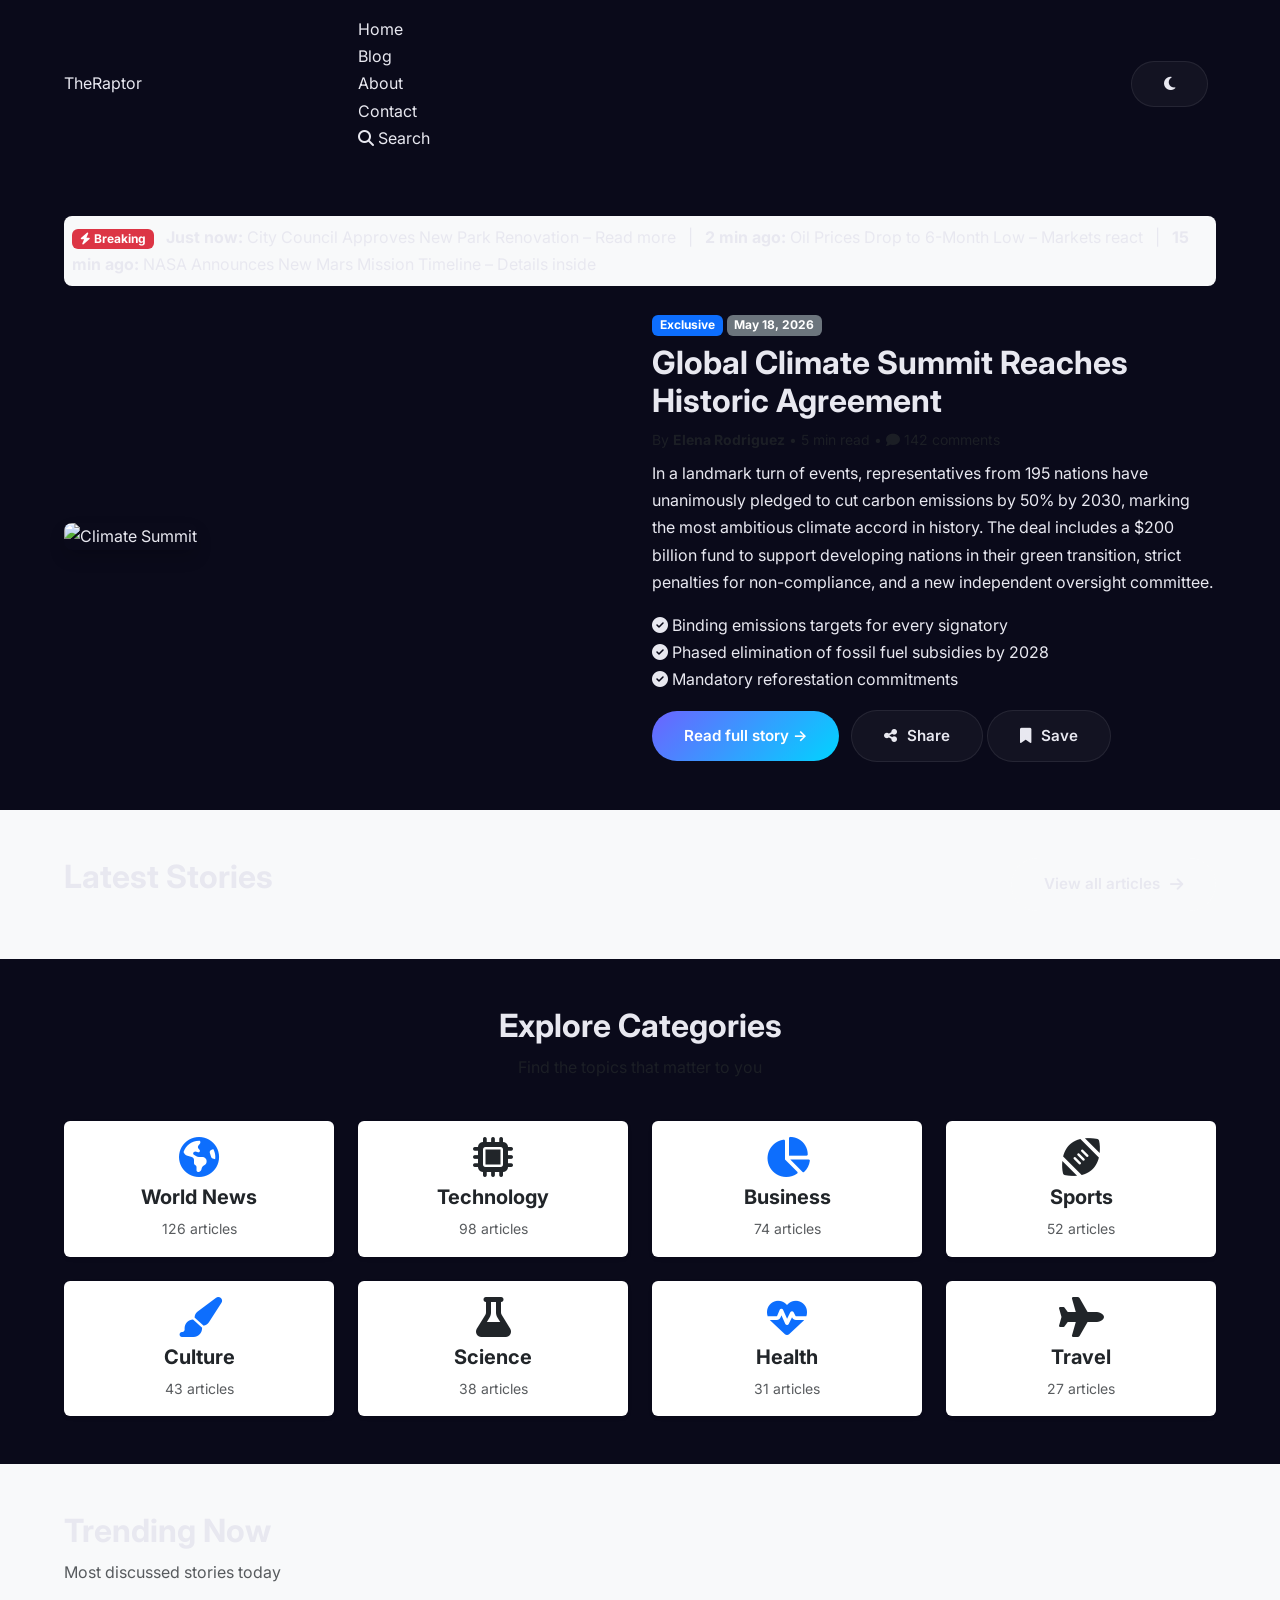
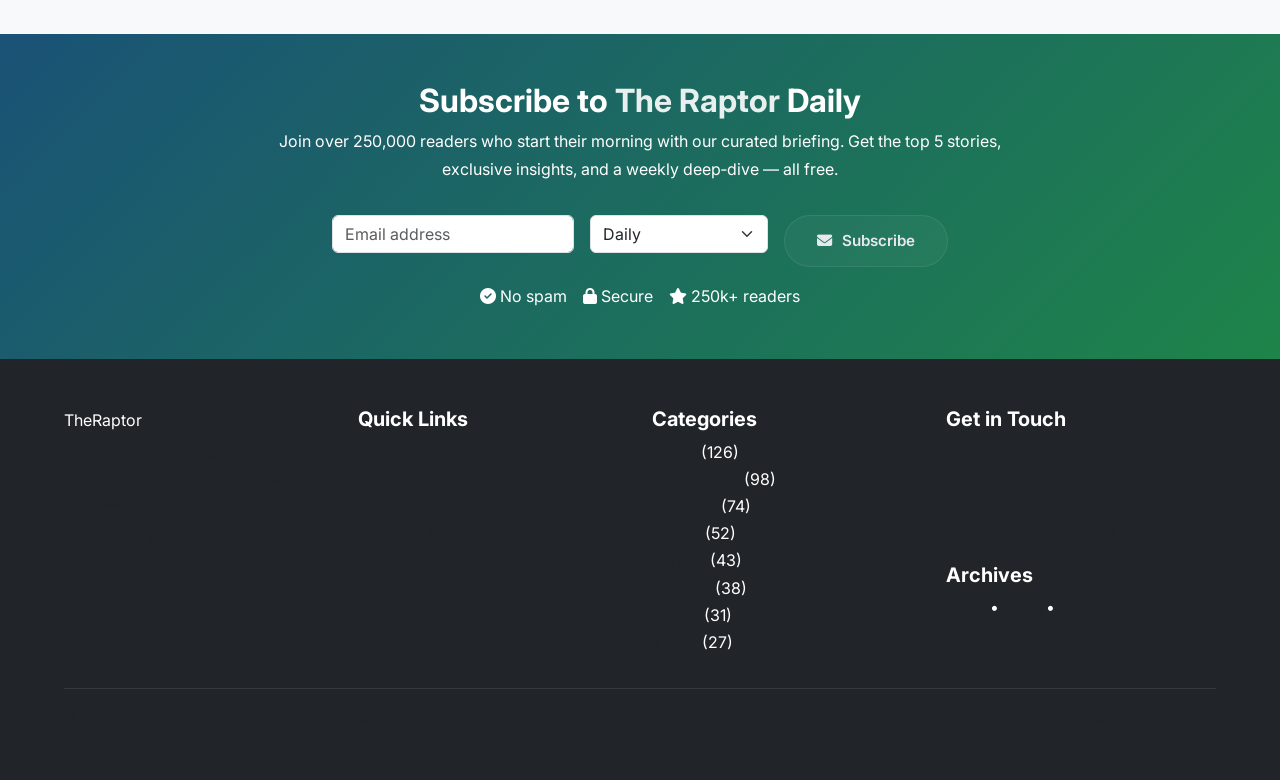
==== index.html @ 33a97f58 "Update index.html" ====
<!DOCTYPE html>
<html lang="en">
<head>
    <meta charset="UTF-8" />
    <meta name="viewport" content="width=device-width, initial-scale=1.0" />
    <title>The Raptor – Home</title>
    <!-- Bootstrap 5 -->
    <link href="https://cdn.jsdelivr.net/npm/bootstrap@5.3.0-alpha1/dist/css/bootstrap.min.css" rel="stylesheet" />
    <!-- Google Fonts -->
    <link href="https://fonts.googleapis.com/css2?family=Inter:wght@300;400;500;600;700;800;900&display=swap" rel="stylesheet" />
    <!-- Font Awesome -->
    <link rel="stylesheet" href="https://cdnjs.cloudflare.com/ajax/libs/font-awesome/6.5.0/css/all.min.css" />
    <!-- Custom CSS -->
    <link rel="stylesheet" href="css/style.css" />
</head>
<body>

    <!-- ===== HEADER ===== -->
    <header id="mainHeader" class="site-header">
        <div class="container">
            <div class="row align-items-center py-3">
                <div class="col-6 col-lg-3">
                    <a href="index.html" class="site-logo">The<span>Raptor</span></a>
                </div>
                <div class="col-lg-7 d-none d-lg-block">
                    <nav id="mainNav" class="main-nav">
                        <a href="index.html" class="nav-link active">Home</a>
                        <a href="blog.html" class="nav-link">Blog</a>
                        <a href="about.html" class="nav-link">About</a>
                        <a href="contact.html" class="nav-link">Contact</a>
                        <a href="#" class="nav-link search-trigger" id="navSearchTrigger"><i class="fas fa-search"></i> Search</a>
                    </nav>
                </div>
                <div class="col-6 col-lg-2 text-end">
                    <button id="darkModeToggle" class="btn btn-outline-primary btn-sm me-2"><i class="fas fa-moon"></i></button>
                    <button id="mobileMenuToggle" class="btn btn-outline-secondary btn-sm d-lg-none"><i class="fas fa-bars"></i></button>
                </div>
            </div>
            <!-- Mobile Nav -->
            <div id="mobileNav" class="d-lg-none" style="display:none;">
                <nav class="mobile-nav py-3">
                    <a href="index.html" class="nav-link active">Home</a>
                    <a href="blog.html" class="nav-link">Blog</a>
                    <a href="about.html" class="nav-link">About</a>
                    <a href="contact.html" class="nav-link">Contact</a>
                    <a href="#" class="nav-link search-trigger"><i class="fas fa-search"></i> Search</a>
                </nav>
            </div>
            <!-- Global Search Bar -->
            <div id="globalSearchBar" class="row search-bar-container" style="display:none;">
                <div class="col-12 py-3">
                    <div class="search-wrapper">
                        <input type="text" id="globalSearchInput" class="form-control form-control-lg" placeholder="Search for articles, topics, or keywords..." />
                        <button id="globalSearchClose" class="btn btn-outline-secondary"><i class="fas fa-times"></i></button>
                    </div>
                    <div id="searchResults" class="search-results mt-2"></div>
                </div>
            </div>
        </div>
    </header>

    <!-- ===== HERO / BREAKING + FEATURED ===== -->
    <section id="homeHero" class="py-5">
        <div class="container">
            <!-- Breaking News Ticker -->
            <div class="breaking-news bg-light p-2 rounded-3 mb-4">
                <span class="badge bg-danger me-2"><i class="fas fa-bolt"></i> Breaking</span>
                <span id="breakingText">
                    <strong>Just now:</strong> City Council Approves New Park Renovation – <a href="#">Read more</a>
                    &nbsp;&nbsp;|&nbsp;&nbsp;
                    <strong>2 min ago:</strong> Oil Prices Drop to 6-Month Low – <a href="#">Markets react</a>
                    &nbsp;&nbsp;|&nbsp;&nbsp;
                    <strong>15 min ago:</strong> NASA Announces New Mars Mission Timeline – <a href="#">Details inside</a>
                </span>
            </div>

            <!-- Featured Article -->
            <div class="row g-4 align-items-center">
                <div class="col-lg-6">
                    <img src="https://picsum.photos/seed/climate/800/500" alt="Climate Summit" class="img-fluid rounded-3 shadow" />
                </div>
                <div class="col-lg-6">
                    <span class="badge bg-primary mb-2">Exclusive</span>
                    <span class="badge bg-secondary mb-2">May 18, 2026</span>
                    <h2 class="fw-bold">Global Climate Summit Reaches Historic Agreement</h2>
                    <div class="text-muted small mb-2">
                        By <strong>Elena Rodriguez</strong> • 5 min read • <i class="fas fa-comment"></i> 142 comments
                    </div>
                    <p>In a landmark turn of events, representatives from 195 nations have unanimously pledged to cut carbon emissions by 50% by 2030, marking the most ambitious climate accord in history. The deal includes a $200 billion fund to support developing nations in their green transition, strict penalties for non-compliance, and a new independent oversight committee.</p>
                    <ul class="list-unstyled">
                        <li><i class="fas fa-check-circle text-green"></i> Binding emissions targets for every signatory</li>
                        <li><i class="fas fa-check-circle text-green"></i> Phased elimination of fossil fuel subsidies by 2028</li>
                        <li><i class="fas fa-check-circle text-green"></i> Mandatory reforestation commitments</li>
                    </ul>
                    <a href="#" class="btn btn-primary">Read full story →</a>
                    <a href="#" class="btn btn-outline-secondary ms-2"><i class="fas fa-share-alt"></i> Share</a>
                    <a href="#" class="btn btn-outline-secondary"><i class="fas fa-bookmark"></i> Save</a>
                </div>
            </div>
        </div>
    </section>

    <!-- ===== LATEST STORIES ===== -->
    <section id="latestStories" class="py-5 bg-light">
        <div class="container">
            <div class="row mb-4">
                <div class="col">
                    <h2 class="fw-bold">Latest <span class="text-green">Stories</span></h2>
                </div>
                <div class="col text-end">
                    <a href="blog.html" class="btn btn-outline-primary">View all articles <i class="fas fa-arrow-right"></i></a>
                </div>
            </div>
            <div class="row g-4" id="latestArticlesContainer">
                <!-- Will be populated by JS from articles.json -->
            </div>
        </div>
    </section>

    <!-- ===== CATEGORIES ===== -->
    <section id="categoriesSection" class="py-5">
        <div class="container">
            <div class="row mb-4">
                <div class="col text-center">
                    <h2 class="fw-bold">Explore <span class="text-green">Categories</span></h2>
                    <p class="text-muted">Find the topics that matter to you</p>
                </div>
            </div>
            <div class="row g-4">
                <div class="col-md-3 col-6">
                    <div class="card border-0 shadow-sm text-center p-3 h-100">
                        <i class="fas fa-globe-americas text-primary fs-1"></i>
                        <h5 class="fw-bold mt-2">World News</h5>
                        <span class="text-muted small">126 articles</span>
                    </div>
                </div>
                <div class="col-md-3 col-6">
                    <div class="card border-0 shadow-sm text-center p-3 h-100">
                        <i class="fas fa-microchip text-green fs-1"></i>
                        <h5 class="fw-bold mt-2">Technology</h5>
                        <span class="text-muted small">98 articles</span>
                    </div>
                </div>
                <div class="col-md-3 col-6">
                    <div class="card border-0 shadow-sm text-center p-3 h-100">
                        <i class="fas fa-chart-pie text-primary fs-1"></i>
                        <h5 class="fw-bold mt-2">Business</h5>
                        <span class="text-muted small">74 articles</span>
                    </div>
                </div>
                <div class="col-md-3 col-6">
                    <div class="card border-0 shadow-sm text-center p-3 h-100">
                        <i class="fas fa-football-ball text-green fs-1"></i>
                        <h5 class="fw-bold mt-2">Sports</h5>
                        <span class="text-muted small">52 articles</span>
                    </div>
                </div>
                <div class="col-md-3 col-6">
                    <div class="card border-0 shadow-sm text-center p-3 h-100">
                        <i class="fas fa-paint-brush text-primary fs-1"></i>
                        <h5 class="fw-bold mt-2">Culture</h5>
                        <span class="text-muted small">43 articles</span>
                    </div>
                </div>
                <div class="col-md-3 col-6">
                    <div class="card border-0 shadow-sm text-center p-3 h-100">
                        <i class="fas fa-flask text-green fs-1"></i>
                        <h5 class="fw-bold mt-2">Science</h5>
                        <span class="text-muted small">38 articles</span>
                    </div>
                </div>
                <div class="col-md-3 col-6">
                    <div class="card border-0 shadow-sm text-center p-3 h-100">
                        <i class="fas fa-heartbeat text-primary fs-1"></i>
                        <h5 class="fw-bold mt-2">Health</h5>
                        <span class="text-muted small">31 articles</span>
                    </div>
                </div>
                <div class="col-md-3 col-6">
                    <div class="card border-0 shadow-sm text-center p-3 h-100">
                        <i class="fas fa-plane text-green fs-1"></i>
                        <h5 class="fw-bold mt-2">Travel</h5>
                        <span class="text-muted small">27 articles</span>
                    </div>
                </div>
            </div>
        </div>
    </section>

    <!-- ===== TRENDING NOW ===== -->
    <section id="trendingSection" class="py-5 bg-light">
        <div class="container">
            <div class="row mb-4">
                <div class="col">
                    <h2 class="fw-bold">Trending <span class="text-green">Now</span></h2>
                    <span class="text-muted">Most discussed stories today</span>
                </div>
            </div>
            <div class="row g-4" id="trendingContainer">
                <!-- Will be populated by JS from articles.json -->
            </div>
        </div>
    </section>

    <!-- ===== NEWSLETTER (only on index and contact) ===== -->
    <section id="newsletterSection" class="py-5" style="background: linear-gradient(135deg, #1a5276, #1e8449);">
        <div class="container">
            <div class="row justify-content-center">
                <div class="col-lg-8 text-center text-white">
                    <h2 class="fw-bold">Subscribe to <span style="opacity:0.9;">The Raptor</span> Daily</h2>
                    <p>Join over 250,000 readers who start their morning with our curated briefing. Get the top 5 stories, exclusive insights, and a weekly deep‑dive — all free.</p>
                    <form id="newsletterForm" class="row g-3 justify-content-center mt-3">
                        <div class="col-md-4">
                            <input type="email" class="form-control" placeholder="Email address" required />
                        </div>
                        <div class="col-md-3">
                            <select class="form-select">
                                <option value="daily">Daily</option>
                                <option value="weekly">Weekly</option>
                                <option value="weekend">Weekend</option>
                            </select>
                        </div>
                        <div class="col-md-auto">
                            <button type="submit" class="btn btn-light"><i class="fas fa-envelope"></i> Subscribe</button>
                        </div>
                    </form>
                    <div class="mt-3 d-flex flex-wrap justify-content-center gap-3">
                        <span><i class="fas fa-check-circle"></i> No spam</span>
                        <span><i class="fas fa-lock"></i> Secure</span>
                        <span><i class="fas fa-star"></i> 250k+ readers</span>
                    </div>
                </div>
            </div>
        </div>
    </section>

    <!-- ===== FOOTER ===== -->
    <footer id="mainFooter" class="py-5 bg-dark text-white">
        <div class="container">
            <div class="row g-4">
                <div class="col-md-6 col-lg-3">
                    <a href="index.html" class="site-logo text-white">The<span class="text-green">Raptor</span></a>
                    <p class="text-muted small mt-2">Independent, fact‑based journalism since 2012. Our team of 45 journalists operates across 20 countries.</p>
                    <div>
                        <a href="#" class="text-muted me-2"><i class="fab fa-twitter"></i></a>
                        <a href="#" class="text-muted me-2"><i class="fab fa-facebook"></i></a>
                        <a href="#" class="text-muted me-2"><i class="fab fa-youtube"></i></a>
                        <a href="#" class="text-muted me-2"><i class="fab fa-instagram"></i></a>
                        <a href="#" class="text-muted"><i class="fab fa-linkedin"></i></a>
                    </div>
                </div>
                <div class="col-md-6 col-lg-3">
                    <h5 class="fw-bold">Quick Links</h5>
                    <ul class="list-unstyled">
                        <li><a href="index.html" class="text-muted text-decoration-none">Homepage</a></li>
                        <li><a href="blog.html" class="text-muted text-decoration-none">All Articles</a></li>
                        <li><a href="about.html" class="text-muted text-decoration-none">Our Team</a></li>
                        <li><a href="contact.html" class="text-muted text-decoration-none">Contact Us</a></li>
                        <li><a href="#" class="text-muted text-decoration-none">Advertise</a></li>
                        <li><a href="#" class="text-muted text-decoration-none">Careers</a></li>
                    </ul>
                </div>
                <div class="col-md-6 col-lg-3">
                    <h5 class="fw-bold">Categories</h5>
                    <ul class="list-unstyled">
                        <li><a href="#" class="text-muted text-decoration-none">World</a> (126)</li>
                        <li><a href="#" class="text-muted text-decoration-none">Technology</a> (98)</li>
                        <li><a href="#" class="text-muted text-decoration-none">Business</a> (74)</li>
                        <li><a href="#" class="text-muted text-decoration-none">Sports</a> (52)</li>
                        <li><a href="#" class="text-muted text-decoration-none">Culture</a> (43)</li>
                        <li><a href="#" class="text-muted text-decoration-none">Science</a> (38)</li>
                        <li><a href="#" class="text-muted text-decoration-none">Health</a> (31)</li>
                        <li><a href="#" class="text-muted text-decoration-none">Travel</a> (27)</li>
                    </ul>
                </div>
                <div class="col-md-6 col-lg-3">
                    <h5 class="fw-bold">Get in Touch</h5>
                    <ul class="list-unstyled">
                        <li><i class="fas fa-envelope text-muted"></i> <a href="mailto:info@theraptor.com" class="text-muted text-decoration-none">info@theraptor.com</a></li>
                        <li><i class="fas fa-phone text-muted"></i> <span class="text-muted">+1 (555) 123-4567</span></li>
                        <li><i class="fas fa-map-pin text-muted"></i> <span class="text-muted">123 News Avenue, NY</span></li>
                        <li><i class="fas fa-clock text-muted"></i> <span class="text-muted">Mon–Fri: 8AM–10PM</span></li>
                    </ul>
                    <h5 class="fw-bold mt-3">Archives</h5>
                    <ul class="list-unstyled">
                        <li><a href="#" class="text-muted text-decoration-none">2026</a> • <a href="#" class="text-muted text-decoration-none">2025</a> • <a href="#" class="text-muted text-decoration-none">2024</a></li>
                    </ul>
                </div>
            </div>
            <hr class="border-secondary" />
            <div class="row">
                <div class="col-md-6 text-center text-md-start">
                    <p class="text-muted small mb-0">&copy; 2026 The Raptor Media Group. All rights reserved.</p>
                </div>
                <div class="col-md-6 text-center text-md-end">
                    <a href="#" class="text-muted small text-decoration-none me-2">Privacy</a>
                    <a href="#" class="text-muted small text-decoration-none me-2">Terms</a>
                    <a href="#" class="text-muted small text-decoration-none">RSS</a>
                </div>
            </div>
        </div>
    </footer>

    <script src="https://cdn.jsdelivr.net/npm/bootstrap@5.3.0-alpha1/dist/js/bootstrap.bundle.min.js"></script>
    <script src="js/script.js"></script>
</body>
</html>
---- css/style.css ----
:root {
            --primary: #6C63FF;
            --primary-dark: #5a52d5;
            --secondary: #00D4FF;
            --accent: #FF6B9D;
            --bg: #0a0a1a;
            --bg-card: rgba(255, 255, 255, 0.04);
            --bg-card-hover: rgba(255, 255, 255, 0.08);
            --text: #e8e8f0;
            --text-muted: #a0a0b8;
            --border: rgba(255, 255, 255, 0.08);
            --radius: 20px;
            --radius-sm: 12px;
            --transition: 0.4s cubic-bezier(0.25, 0.46, 0.45, 0.94);
            --font: 'Inter', sans-serif;
            --max-width: 1200px;
            --header-height: 72px;
        }
        [data-theme="light"] {
            --bg: #f5f5fa;
            --bg-card: rgba(0, 0, 0, 0.04);
            --bg-card-hover: rgba(0, 0, 0, 0.08);
            --text: #1a1a2e;
            --text-muted: #555570;
            --border: rgba(0, 0, 0, 0.08);
        }
        * { margin:0; padding:0; box-sizing:border-box; }
        html { scroll-behavior:smooth; scroll-padding-top:var(--header-height); }
        body { font-family:var(--font); background:var(--bg); color:var(--text); line-height:1.7; transition:background var(--transition), color var(--transition); }
        a { text-decoration:none; color:inherit; }
        .container { max-width:var(--max-width); margin:0 auto; padding:0 24px; }

        /* HEADER */
        .header { position:fixed; top:0; left:0; right:0; height:var(--header-height); z-index:1000; background:rgba(10,10,26,0.75); backdrop-filter:blur(16px); border-bottom:1px solid var(--border); display:flex; align-items:center; }
        [data-theme="light"] .header { background:rgba(245,245,250,0.80); }
        .header .container { display:flex; align-items:center; justify-content:space-between; width:100%; }
        .logo { font-size:1.6rem; font-weight:800; background:linear-gradient(135deg, var(--primary), var(--secondary)); -webkit-background-clip:text; -webkit-text-fill-color:transparent; background-clip:text; }
        .logo span { font-weight:300; -webkit-text-fill-color:var(--text); }
        .nav-links { display:flex; align-items:center; gap:8px; }
        .nav-links a { padding:8px 18px; border-radius:50px; font-size:0.9rem; font-weight:500; transition:all var(--transition); cursor:pointer; }
        .nav-links a:hover, .nav-links a.active { background:var(--bg-card); color:var(--primary); }
        .theme-toggle { background:var(--bg-card); border:1px solid var(--border); border-radius:50px; width:42px; height:42px; display:flex; align-items:center; justify-content:center; cursor:pointer; font-size:1.1rem; color:var(--text); transition:all var(--transition); margin-left:6px; }
        .theme-toggle:hover { background:var(--bg-card-hover); transform:rotate(20deg); }
        .hamburger { display:none; flex-direction:column; gap:5px; cursor:pointer; background:none; border:none; padding:6px; }
        .hamburger span { display:block; width:26px; height:2.5px; background:var(--text); border-radius:4px; transition:all var(--transition); }
        .hamburger.active span:nth-child(1) { transform:rotate(45deg) translate(5px,5px); }
        .hamburger.active span:nth-child(2) { opacity:0; }
        .hamburger.active span:nth-child(3) { transform:rotate(-45deg) translate(5px,-5px); }

        /* PAGE SECTIONS */
        .page-section { display:none; padding-top:var(--header-height); }
        .page-section.active { display:block; }

        /* HERO (on home) */
        .hero { min-height:100vh; display:flex; align-items:center; padding:calc(var(--header-height)+40px) 0 60px; }
        .hero .container { display:grid; grid-template-columns:1fr 1fr; gap:60px; align-items:center; }
        .hero-content h1 { font-size:3.8rem; font-weight:900; line-height:1.1; margin-bottom:16px; }
        .hero-content h1 .highlight { background:linear-gradient(135deg, var(--primary), var(--secondary)); -webkit-background-clip:text; -webkit-text-fill-color:transparent; background-clip:text; }
        .hero-content .typing-wrapper { font-size:1.4rem; font-weight:500; color:var(--text-muted); margin-bottom:20px; min-height:2.4rem; }
        .hero-content .typing-wrapper .typed-text { color:var(--secondary); font-weight:600; }
        .hero-content p { font-size:1.1rem; color:var(--text-muted); max-width:480px; margin-bottom:32px; }
        .hero-buttons { display:flex; gap:14px; flex-wrap:wrap; }
        .hero-image .avatar-wrapper { width:380px; height:380px; border-radius:50%; background:linear-gradient(135deg, var(--primary), var(--secondary)); padding:5px; animation:float 6s ease-in-out infinite; }
        .hero-image .avatar-wrapper .avatar { width:100%; height:100%; border-radius:50%; background:var(--bg); display:flex; align-items:center; justify-content:center; font-size:8rem; color:var(--primary); }
        @keyframes float { 0%,100% { transform:translateY(0); } 50% { transform:translateY(-18px); } }
        .hero-social { display:flex; gap:16px; margin-top:28px; }
        .hero-social a { width:44px; height:44px; border-radius:50%; background:var(--bg-card); border:1px solid var(--border); display:flex; align-items:center; justify-content:center; color:var(--text-muted); font-size:1.2rem; transition:all var(--transition); }
        .hero-social a:hover { background:var(--primary); color:#fff; transform:translateY(-4px); }

        /* BUTTONS */
        .btn { display:inline-flex; align-items:center; gap:10px; padding:14px 32px; border-radius:50px; font-weight:600; font-size:0.95rem; border:none; cursor:pointer; transition:all var(--transition); background:var(--bg-card); color:var(--text); border:1px solid var(--border); }
        .btn-primary { background:linear-gradient(135deg, var(--primary), var(--secondary)); color:#fff !important; border:none; }
        .btn-primary:hover { transform:translateY(-3px); box-shadow:0 12px 40px rgba(108,99,255,0.35); }
        .btn-outline:hover { background:var(--bg-card-hover); transform:translateY(-3px); }

        /* SECTION COMMON */
        section { padding:80px 0; }
        .section-label { font-size:0.8rem; text-transform:uppercase; letter-spacing:3px; color:var(--primary); font-weight:600; margin-bottom:8px; }
        .section-title { font-size:2.8rem; font-weight:800; letter-spacing:-1px; margin-bottom:16px; }
        .section-title .highlight { background:linear-gradient(135deg, var(--primary), var(--secondary)); -webkit-background-clip:text; -webkit-text-fill-color:transparent; background-clip:text; }
        .section-desc { color:var(--text-muted); font-size:1.1rem; max-width:540px; }
        .section-header { margin-bottom:48px; }
        .section-header.center { text-align:center; }
        .section-header.center .section-desc { margin:0 auto; }

        /* ABOUT */
        .about-grid { display:grid; grid-template-columns:1fr 1fr; gap:60px; align-items:center; }
        .about-text p { color:var(--text-muted); margin-bottom:18px; }
        .about-stats { display:grid; grid-template-columns:repeat(3,1fr); gap:20px; margin-top:30px; }
        .stat-item { background:var(--bg-card); border:1px solid var(--border); border-radius:var(--radius-sm); padding:20px; text-align:center; transition:all var(--transition); }
        .stat-item:hover { transform:translateY(-4px); background:var(--bg-card-hover); }
        .stat-item .number { font-size:2rem; font-weight:800; background:linear-gradient(135deg, var(--primary), var(--secondary)); -webkit-background-clip:text; -webkit-text-fill-color:transparent; background-clip:text; }
        .stat-item .label { font-size:0.85rem; color:var(--text-muted); margin-top:4px; }
        .about-image .img-placeholder { width:100%; max-width:420px; aspect-ratio:1/1; border-radius:var(--radius); background:linear-gradient(135deg, var(--primary), var(--secondary)); display:flex; align-items:center; justify-content:center; font-size:6rem; color:#fff; }

        /* SKILLS */
        .skills-grid { display:grid; grid-template-columns:repeat(auto-fit,minmax(140px,1fr)); gap:20px; }
        .skill-item { background:var(--bg-card); border:1px solid var(--border); border-radius:var(--radius-sm); padding:24px 16px; text-align:center; transition:all var(--transition); }
        .skill-item:hover { transform:translateY(-6px); background:var(--bg-card-hover); border-color:var(--primary); }
        .skill-item .icon { font-size:2.6rem; margin-bottom:10px; display:block; }
        .skill-item .name { font-weight:600; font-size:0.95rem; }
        .skill-item .level { display:block; width:100%; height:4px; background:var(--border); border-radius:4px; margin-top:12px; overflow:hidden; }
        .skill-item .level .bar { height:100%; border-radius:4px; background:linear-gradient(90deg, var(--primary), var(--secondary)); width:0%; transition:width 1.2s ease; }

        /* PROJECTS */
        .project-filters { display:flex; gap:10px; flex-wrap:wrap; margin-bottom:32px; justify-content:center; }
        .project-filters .filter-btn { padding:8px 22px; border-radius:50px; background:var(--bg-card); border:1px solid var(--border); color:var(--text-muted); font-weight:500; font-size:0.85rem; cursor:pointer; transition:all var(--transition); }
        .project-filters .filter-btn:hover, .project-filters .filter-btn.active { background:var(--primary); color:#fff; border-color:var(--primary); }
        .projects-grid { display:grid; grid-template-columns:repeat(auto-fill,minmax(320px,1fr)); gap:28px; }
        .project-card { background:var(--bg-card); border:1px solid var(--border); border-radius:var(--radius); overflow:hidden; transition:all var(--transition); }
        .project-card:hover { transform:translateY(-8px); border-color:var(--primary); box-shadow:0 20px 50px rgba(0,0,0,0.3); }
        .project-card .thumb { height:200px; background:linear-gradient(135deg, var(--primary-dark), var(--secondary)); display:flex; align-items:center; justify-content:center; font-size:3rem; color:rgba(255,255,255,0.5); }
        .project-card .body { padding:24px; }
        .project-card .body .tag { display:inline-block; padding:4px 14px; border-radius:50px; background:rgba(108,99,255,0.15); color:var(--primary); font-size:0.7rem; font-weight:600; text-transform:uppercase; margin-bottom:10px; }
        .project-card .body h3 { font-size:1.2rem; font-weight:700; margin-bottom:8px; }
        .project-card .body p { color:var(--text-muted); font-size:0.95rem; }

        /* TESTIMONIALS */
        .testimonials-grid { display:grid; grid-template-columns:repeat(auto-fill,minmax(280px,1fr)); gap:28px; }
        .testimonial-card { background:var(--bg-card); border:1px solid var(--border); border-radius:var(--radius); padding:30px; transition:all var(--transition); }
        .testimonial-card:hover { transform:translateY(-6px); border-color:var(--primary); }
        .testimonial-card .stars { color:#fbbf24; font-size:1rem; margin-bottom:12px; letter-spacing:2px; }
        .testimonial-card blockquote { font-size:1rem; color:var(--text-muted); font-style:italic; margin-bottom:16px; line-height:1.8; }
        .testimonial-card .author { display:flex; align-items:center; gap:14px; }
        .testimonial-card .author .avatar-sm { width:44px; height:44px; border-radius:50%; background:linear-gradient(135deg, var(--primary), var(--secondary)); display:flex; align-items:center; justify-content:center; font-weight:700; color:#fff; font-size:1.1rem; }
        .testimonial-card .author .info .name { font-weight:600; }
        .testimonial-card .author .info .role { font-size:0.8rem; color:var(--text-muted); }

        /* CONTACT */
        .contact-wrapper { display:grid; grid-template-columns:1fr 1.2fr; gap:50px; align-items:start; }
        .contact-info h3 { font-size:1.6rem; font-weight:700; margin-bottom:12px; }
        .contact-info p { color:var(--text-muted); margin-bottom:28px; }
        .contact-info .contact-item { display:flex; align-items:center; gap:16px; margin-bottom:18px; }
        .contact-info .contact-item .icon { width:44px; height:44px; border-radius:50%; background:var(--bg-card); border:1px solid var(--border); display:flex; align-items:center; justify-content:center; color:var(--primary); font-size:1.1rem; flex-shrink:0; }
        .contact-info .contact-item .text .label { font-size:0.75rem; text-transform:uppercase; letter-spacing:1px; color:var(--text-muted); }
        .contact-info .contact-item .text .value { font-weight:500; }
        .contact-form { background:var(--bg-card); border:1px solid var(--border); border-radius:var(--radius); padding:36px; }
        .contact-form .form-group { margin-bottom:20px; }
        .contact-form label { display:block; font-weight:500; font-size:0.9rem; margin-bottom:6px; }
        .contact-form input, .contact-form textarea { width:100%; padding:14px 18px; border-radius:var(--radius-sm); border:1px solid var(--border); background:var(--bg); color:var(--text); font-size:0.95rem; font-family:inherit; outline:none; }
        .contact-form input:focus, .contact-form textarea:focus { border-color:var(--primary); box-shadow:0 0 0 4px rgba(108,99,255,0.12); }
        .contact-form textarea { resize:vertical; min-height:130px; }
        .contact-form .btn { width:100%; justify-content:center; }
        .form-feedback { margin-top:14px; padding:12px 18px; border-radius:var(--radius-sm); font-weight:500; display:none; }
        .form-feedback.success { display:block; background:rgba(34,197,94,0.15); color:#22c55e; border:1px solid rgba(34,197,94,0.2); }
        .form-feedback.error { display:block; background:rgba(239,68,68,0.15); color:#ef4444; border:1px solid rgba(239,68,68,0.2); }

        /* FOOTER */
        .footer { border-top:1px solid var(--border); padding:40px 0 28px; margin-top:20px; }
        .footer .container { display:flex; justify-content:space-between; align-items:center; flex-wrap:wrap; gap:20px; }
        .footer .copy { color:var(--text-muted); font-size:0.9rem; }
        .footer .social-links { display:flex; gap:14px; }
        .footer .social-links a { width:38px; height:38px; border-radius:50%; background:var(--bg-card); border:1px solid var(--border); display:flex; align-items:center; justify-content:center; color:var(--text-muted); transition:all var(--transition); }
        .footer .social-links a:hover { background:var(--primary); color:#fff; transform:translateY(-3px); }

        /* RESPONSIVE */
        @media (max-width:1024px) {
            .hero .container { grid-template-columns:1fr; text-align:center; }
            .hero-content p { margin:0 auto 32px; }
            .hero-buttons, .hero-social { justify-content:center; }
            .hero-image .avatar-wrapper { width:260px; height:260px; }
            .about-grid { grid-template-columns:1fr; text-align:center; }
            .about-stats { justify-items:center; }
            .contact-wrapper { grid-template-columns:1fr; }
            .section-title { font-size:2.2rem; }
            .hero-content h1 { font-size:2.8rem; }
        }
        @media (max-width:768px) {
            .nav-links { position:fixed; top:var(--header-height); left:0; right:0; background:var(--bg); border-bottom:1px solid var(--border); flex-direction:column; padding:20px 24px; gap:6px; transform:translateY(-120%); transition:transform var(--transition); backdrop-filter:blur(16px); background:rgba(10,10,26,0.92); }
            [data-theme="light"] .nav-links { background:rgba(245,245,250,0.92); }
            .nav-links.open { transform:translateY(0); }
            .nav-links a { width:100%; text-align:center; padding:12px; }
            .hamburger { display:flex; }
            .hero-content h1 { font-size:2.2rem; }
            .hero-image .avatar-wrapper { width:200px; height:200px; }
            .hero-image .avatar-wrapper .avatar { font-size:5rem; }
            .section-title { font-size:1.8rem; }
            .projects-grid { grid-template-columns:1fr; }
            .testimonials-grid { grid-template-columns:1fr; }
            .about-stats { grid-template-columns:1fr 1fr; }
            .skills-grid { grid-template-columns:repeat(2,1fr); }
            .footer .container { flex-direction:column; text-align:center; }
        }
        @media (max-width:480px) {
            .skills-grid { grid-template-columns:1fr 1fr; gap:12px; }
            .hero-content h1 { font-size:1.8rem; }
            .hero-content .typing-wrapper { font-size:1.1rem; }
            .btn { padding:12px 24px; font-size:0.85rem; }
            .container { padding:0 16px; }
            .contact-form { padding:20px; }
        }
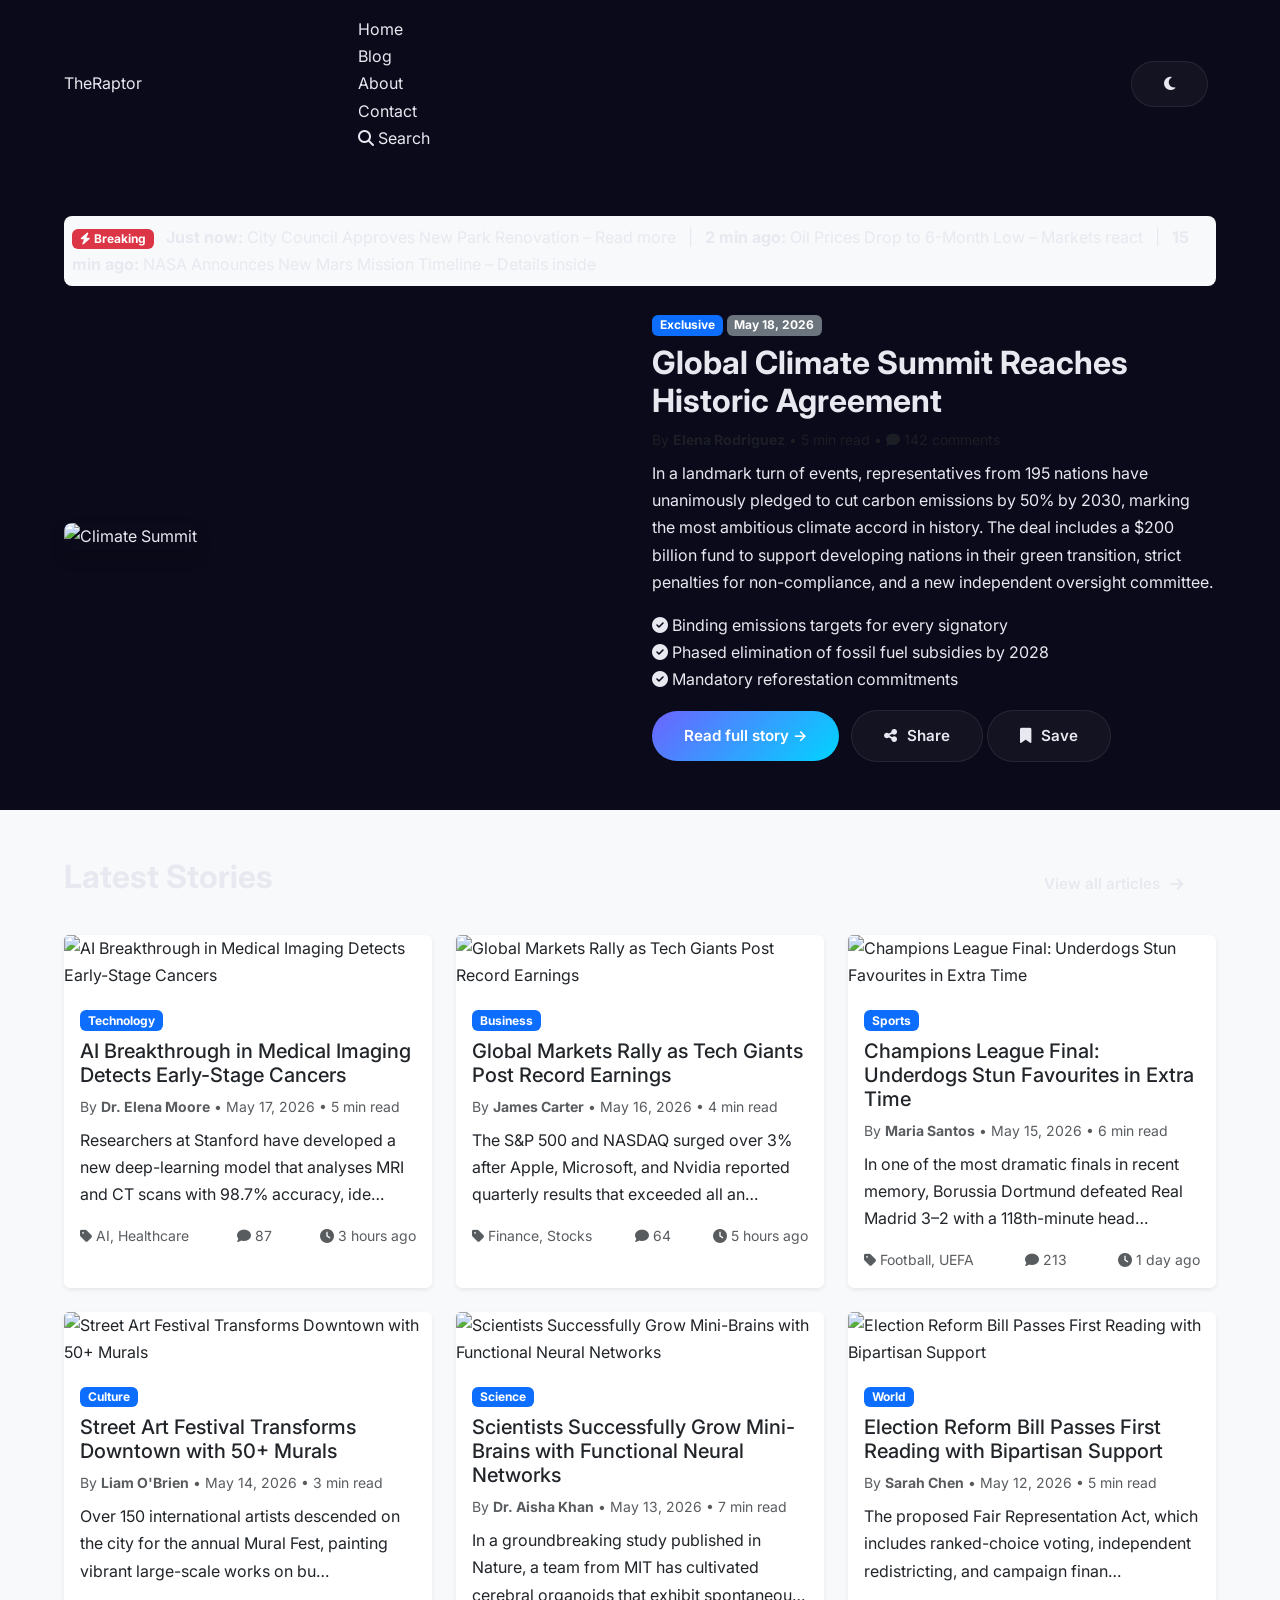
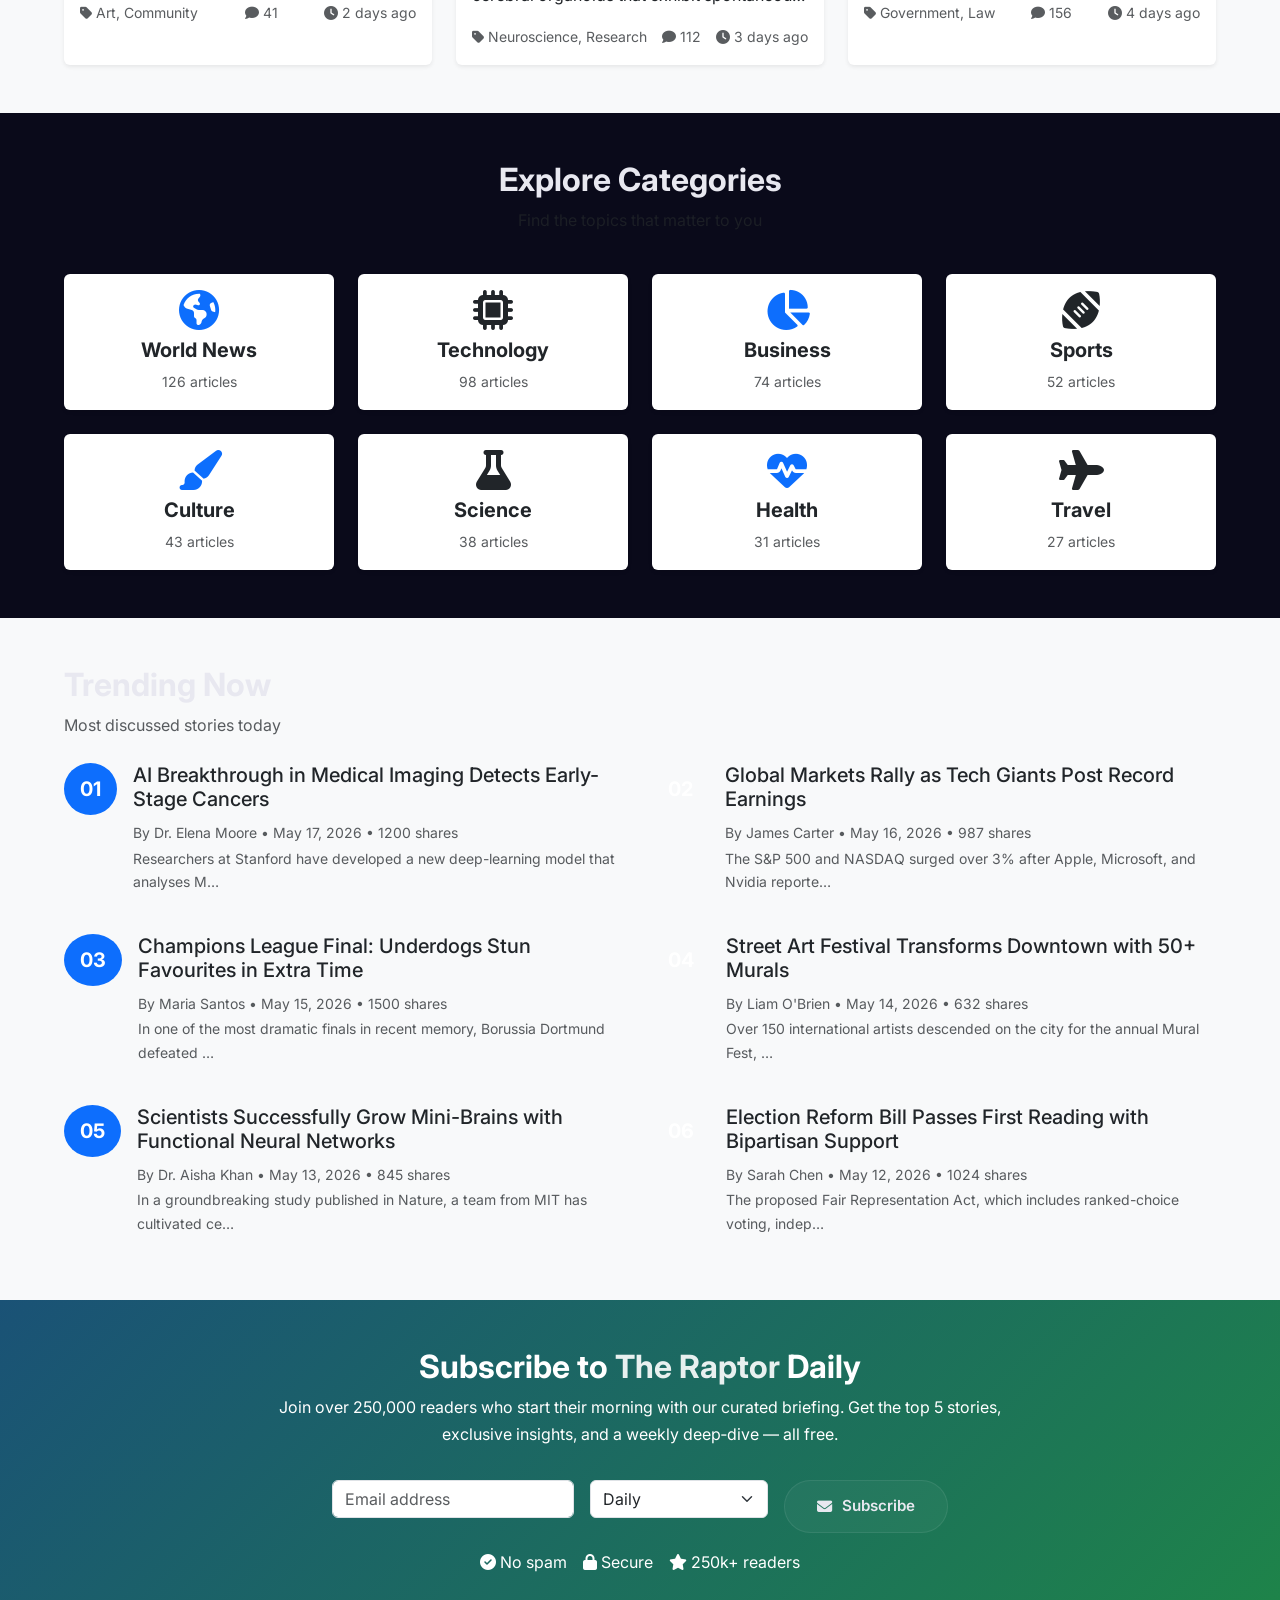
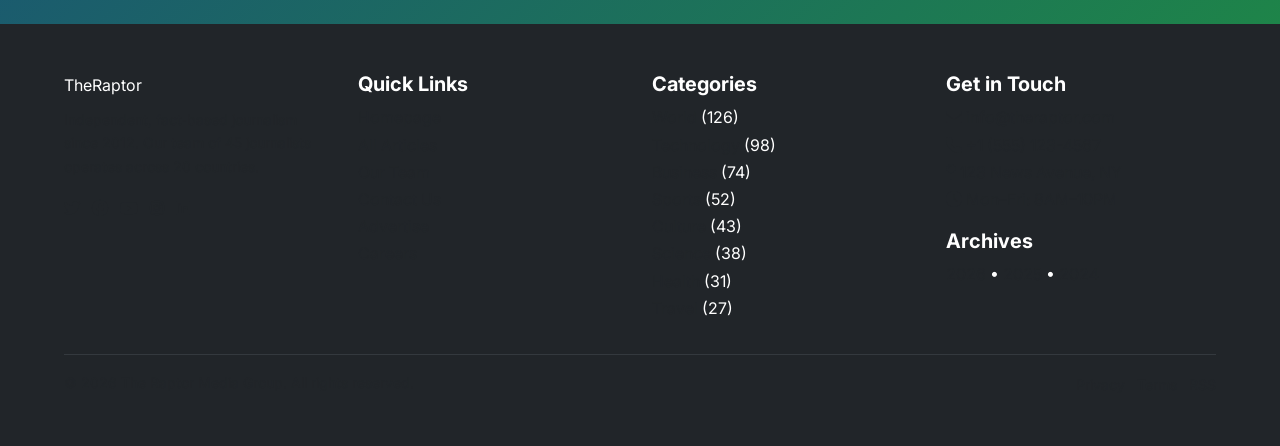
==== commit f5f18b22: "Refactor header structure and navigation elements" ====
--- a/index.html
+++ b/index.html
@@ -16,48 +16,50 @@
 <body>
 
     <!-- ===== HEADER ===== -->
-    <header id="mainHeader" class="site-header">
-        <div class="container">
-            <div class="row align-items-center py-3">
-                <div class="col-6 col-lg-3">
-                    <a href="index.html" class="site-logo">The<span>Raptor</span></a>
-                </div>
-                <div class="col-lg-7 d-none d-lg-block">
-                    <nav id="mainNav" class="main-nav">
-                        <a href="index.html" class="nav-link active">Home</a>
-                        <a href="blog.html" class="nav-link">Blog</a>
-                        <a href="about.html" class="nav-link">About</a>
-                        <a href="contact.html" class="nav-link">Contact</a>
-                        <a href="#" class="nav-link search-trigger" id="navSearchTrigger"><i class="fas fa-search"></i> Search</a>
-                    </nav>
-                </div>
-                <div class="col-6 col-lg-2 text-end">
-                    <button id="darkModeToggle" class="btn btn-outline-primary btn-sm me-2"><i class="fas fa-moon"></i></button>
-                    <button id="mobileMenuToggle" class="btn btn-outline-secondary btn-sm d-lg-none"><i class="fas fa-bars"></i></button>
-                </div>
-            </div>
-            <!-- Mobile Nav -->
-            <div id="mobileNav" class="d-lg-none" style="display:none;">
-                <nav class="mobile-nav py-3">
+<header id="mainHeader" class="site-header">
+    <div class="container">
+        <div class="row align-items-center py-3">
+            <div class="col-6 col-lg-3">
+                <a href="index.html" class="site-logo">The<span>Raptor</span></a>
+            </div>
+            <!-- Main navigation: visible from md (tablet) upwards -->
+            <div class="col-lg-7 d-none d-md-block">
+                <nav id="mainNav" class="main-nav">
                     <a href="index.html" class="nav-link active">Home</a>
                     <a href="blog.html" class="nav-link">Blog</a>
                     <a href="about.html" class="nav-link">About</a>
                     <a href="contact.html" class="nav-link">Contact</a>
-                    <a href="#" class="nav-link search-trigger"><i class="fas fa-search"></i> Search</a>
+                    <a href="#" class="nav-link search-trigger" id="navSearchTrigger"><i class="fas fa-search"></i> Search</a>
                 </nav>
             </div>
-            <!-- Global Search Bar -->
-            <div id="globalSearchBar" class="row search-bar-container" style="display:none;">
-                <div class="col-12 py-3">
-                    <div class="search-wrapper">
-                        <input type="text" id="globalSearchInput" class="form-control form-control-lg" placeholder="Search for articles, topics, or keywords..." />
-                        <button id="globalSearchClose" class="btn btn-outline-secondary"><i class="fas fa-times"></i></button>
-                    </div>
-                    <div id="searchResults" class="search-results mt-2"></div>
-                </div>
-            </div>
-        </div>
-    </header>
+            <div class="col-6 col-lg-2 text-end">
+                <button id="darkModeToggle" class="btn btn-outline-primary btn-sm me-2"><i class="fas fa-moon"></i></button>
+                <!-- Mobile toggle: visible only below md -->
+                <button id="mobileMenuToggle" class="btn btn-outline-secondary btn-sm d-md-none"><i class="fas fa-bars"></i></button>
+            </div>
+        </div>
+        <!-- Mobile Nav (hidden by default) -->
+        <div id="mobileNav" class="d-md-none" style="display:none;">
+            <nav class="mobile-nav py-3">
+                <a href="index.html" class="nav-link active">Home</a>
+                <a href="blog.html" class="nav-link">Blog</a>
+                <a href="about.html" class="nav-link">About</a>
+                <a href="contact.html" class="nav-link">Contact</a>
+                <a href="#" class="nav-link search-trigger"><i class="fas fa-search"></i> Search</a>
+            </nav>
+        </div>
+        <!-- Global Search Bar -->
+        <div id="globalSearchBar" class="row search-bar-container" style="display:none;">
+            <div class="col-12 py-3">
+                <div class="search-wrapper">
+                    <input type="text" id="globalSearchInput" class="form-control form-control-lg" placeholder="Search for articles, topics, or keywords..." />
+                    <button id="globalSearchClose" class="btn btn-outline-secondary"><i class="fas fa-times"></i></button>
+                </div>
+                <div id="searchResults" class="search-results mt-2"></div>
+            </div>
+        </div>
+    </div>
+</header>
 
     <!-- ===== HERO / BREAKING + FEATURED ===== -->
     <section id="homeHero" class="py-5">
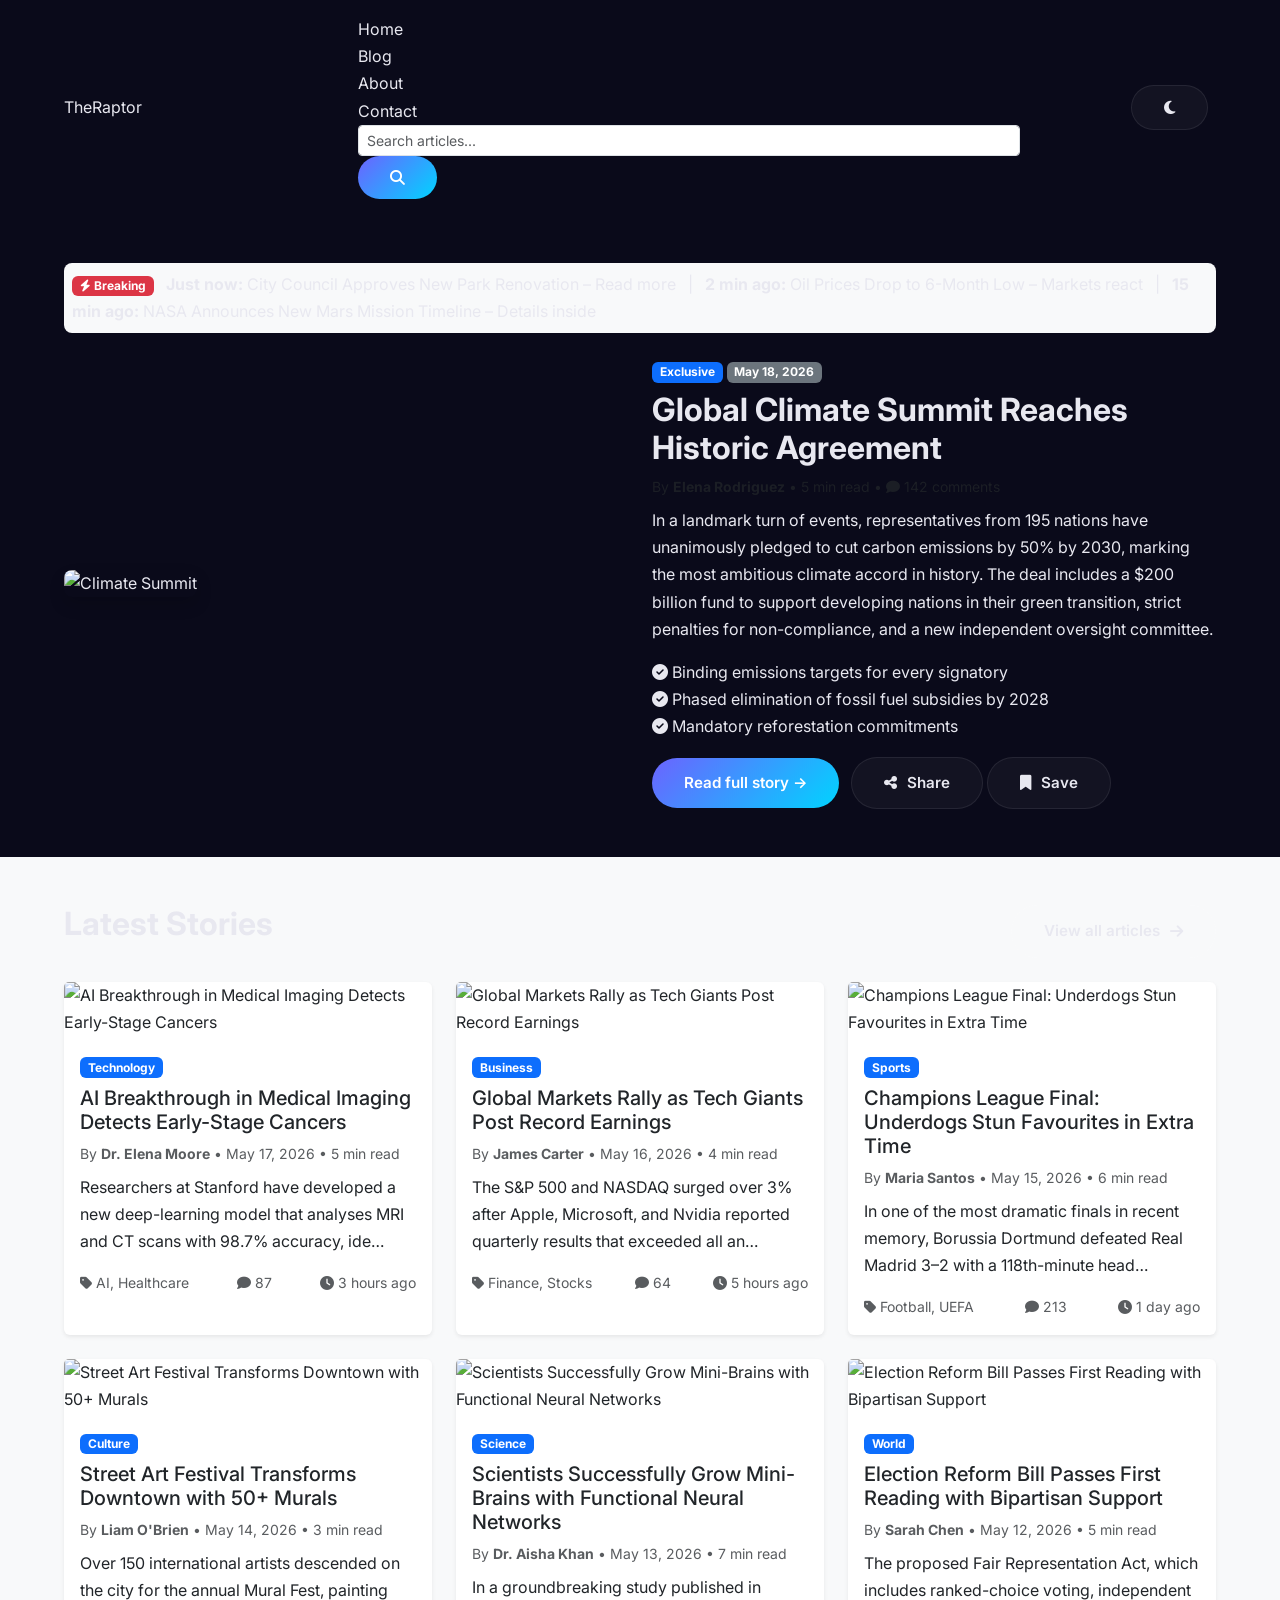
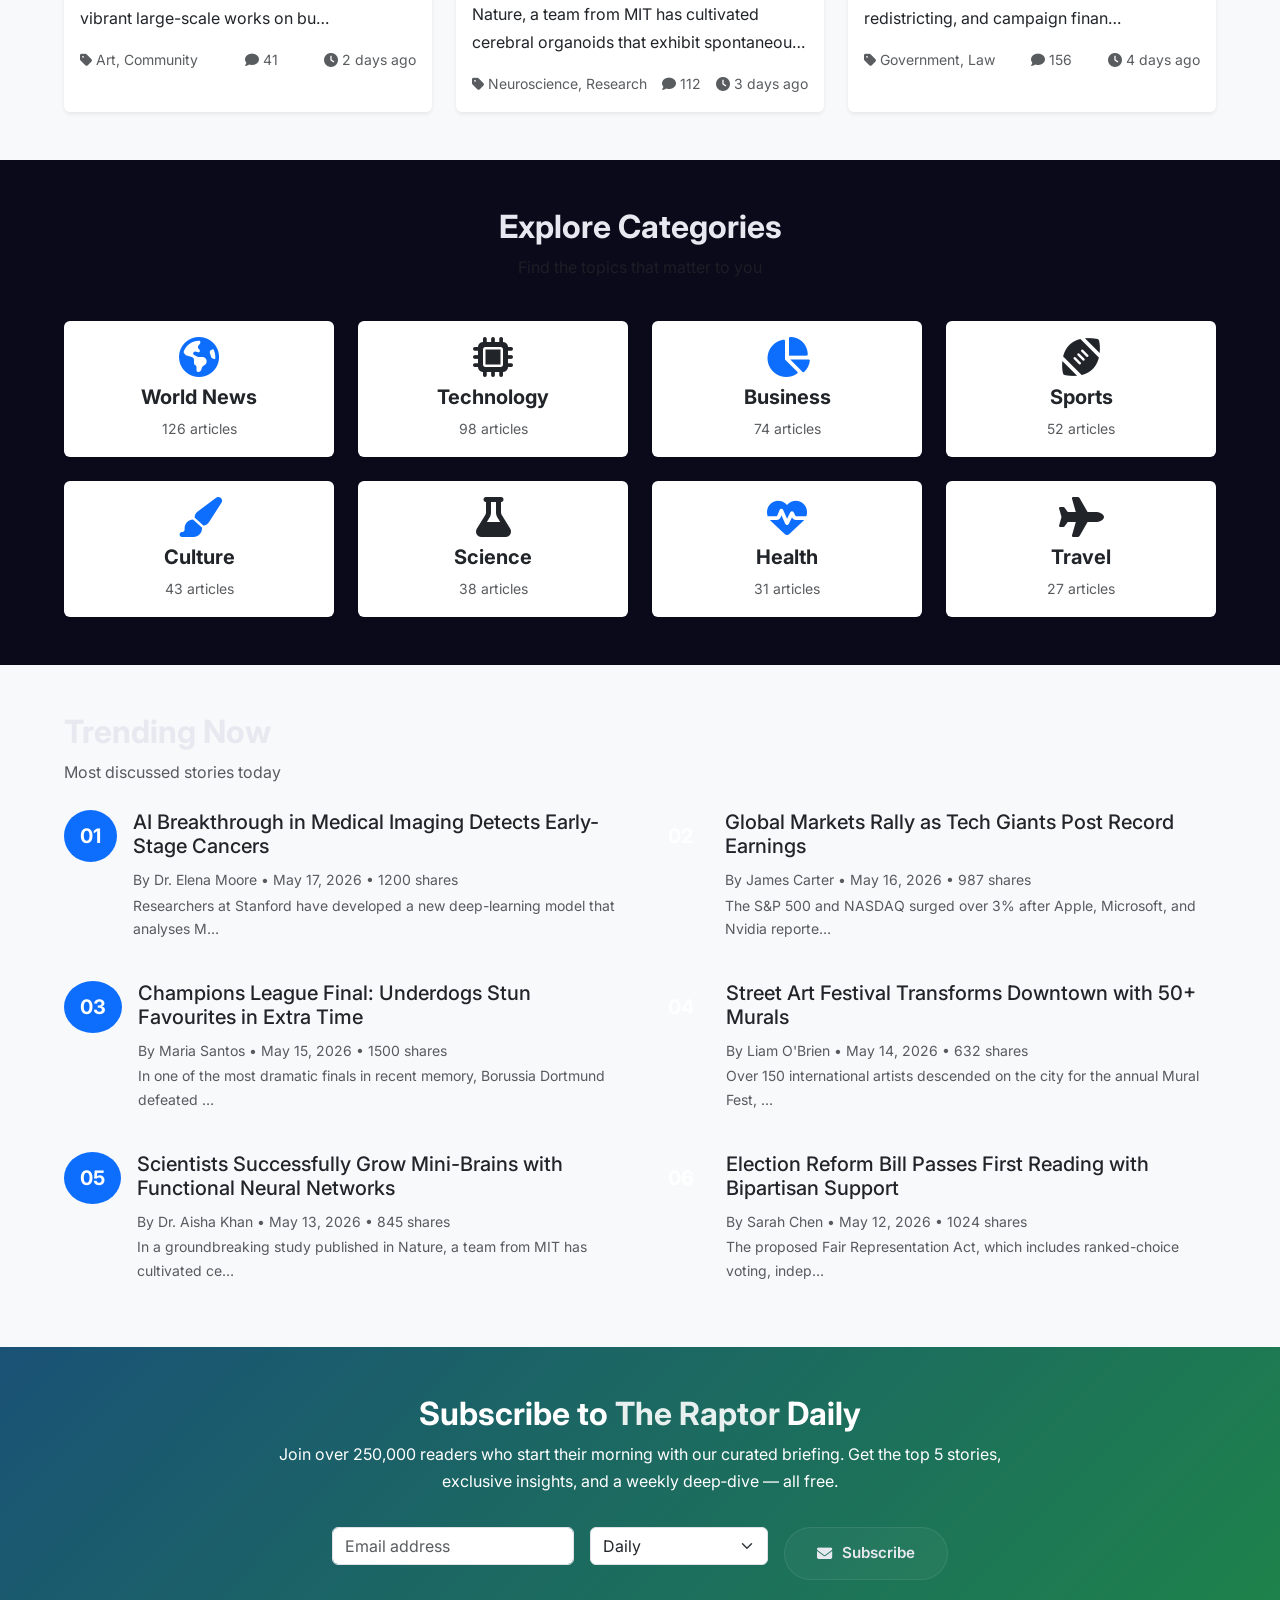
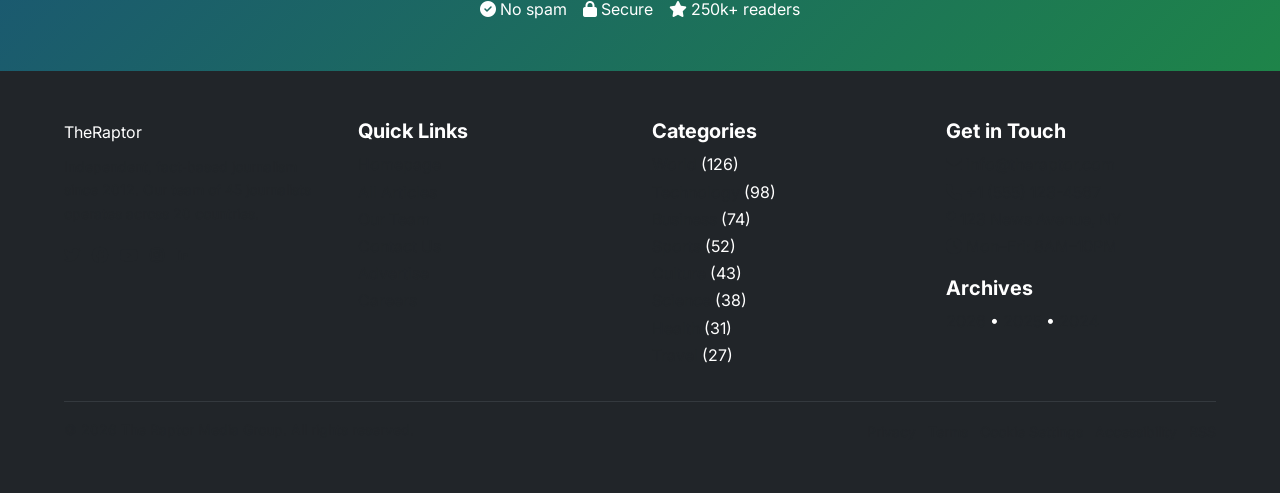
==== commit e6b619bc: "Update index.html" ====
--- a/index.html
+++ b/index.html
@@ -4,82 +4,73 @@
     <meta charset="UTF-8" />
     <meta name="viewport" content="width=device-width, initial-scale=1.0" />
     <title>The Raptor – Home</title>
-    <!-- Bootstrap 5 -->
     <link href="https://cdn.jsdelivr.net/npm/bootstrap@5.3.0-alpha1/dist/css/bootstrap.min.css" rel="stylesheet" />
-    <!-- Google Fonts -->
     <link href="https://fonts.googleapis.com/css2?family=Inter:wght@300;400;500;600;700;800;900&display=swap" rel="stylesheet" />
-    <!-- Font Awesome -->
     <link rel="stylesheet" href="https://cdnjs.cloudflare.com/ajax/libs/font-awesome/6.5.0/css/all.min.css" />
-    <!-- Custom CSS -->
     <link rel="stylesheet" href="css/style.css" />
 </head>
 <body>
 
     <!-- ===== HEADER ===== -->
-<header id="mainHeader" class="site-header">
-    <div class="container">
-        <div class="row align-items-center py-3">
-            <div class="col-6 col-lg-3">
-                <a href="index.html" class="site-logo">The<span>Raptor</span></a>
-            </div>
-            <!-- Main navigation: visible from md (tablet) upwards -->
-            <div class="col-lg-7 d-none d-md-block">
-                <nav id="mainNav" class="main-nav">
+    <header id="mainHeader" class="site-header">
+        <div class="container">
+            <div class="row align-items-center py-3">
+                <div class="col-6 col-lg-3">
+                    <a href="index.html" class="site-logo">The<span>Raptor</span></a>
+                </div>
+                <div class="col-lg-7 d-none d-md-block">
+                    <nav id="mainNav" class="main-nav">
+                        <a href="index.html" class="nav-link active">Home</a>
+                        <a href="blog.html" class="nav-link">Blog</a>
+                        <a href="about.html" class="nav-link">About</a>
+                        <a href="contact.html" class="nav-link">Contact</a>
+                        <!-- Search input directly in navbar -->
+                        <div class="search-nav-item">
+                            <input type="text" id="navSearchInput" class="form-control form-control-sm" placeholder="Search articles..." />
+                            <button id="navSearchBtn" class="btn btn-sm btn-primary"><i class="fas fa-search"></i></button>
+                        </div>
+                    </nav>
+                </div>
+                <div class="col-6 col-lg-2 text-end">
+                    <button id="darkModeToggle" class="btn btn-outline-primary btn-sm me-2"><i class="fas fa-moon"></i></button>
+                    <button id="mobileMenuToggle" class="btn btn-outline-secondary btn-sm d-md-none"><i class="fas fa-bars"></i></button>
+                </div>
+            </div>
+            <!-- Mobile Nav -->
+            <div id="mobileNav" class="d-md-none" style="display:none;">
+                <nav class="mobile-nav py-3">
                     <a href="index.html" class="nav-link active">Home</a>
                     <a href="blog.html" class="nav-link">Blog</a>
                     <a href="about.html" class="nav-link">About</a>
                     <a href="contact.html" class="nav-link">Contact</a>
-                    <a href="#" class="nav-link search-trigger" id="navSearchTrigger"><i class="fas fa-search"></i> Search</a>
+                    <div class="search-mobile mt-2">
+                        <input type="text" id="mobileSearchInput" class="form-control form-control-sm" placeholder="Search articles..." />
+                        <button id="mobileSearchBtn" class="btn btn-sm btn-primary mt-1"><i class="fas fa-search"></i> Search</button>
+                    </div>
                 </nav>
             </div>
-            <div class="col-6 col-lg-2 text-end">
-                <button id="darkModeToggle" class="btn btn-outline-primary btn-sm me-2"><i class="fas fa-moon"></i></button>
-                <!-- Mobile toggle: visible only below md -->
-                <button id="mobileMenuToggle" class="btn btn-outline-secondary btn-sm d-md-none"><i class="fas fa-bars"></i></button>
-            </div>
-        </div>
-        <!-- Mobile Nav (hidden by default) -->
-        <div id="mobileNav" class="d-md-none" style="display:none;">
-            <nav class="mobile-nav py-3">
-                <a href="index.html" class="nav-link active">Home</a>
-                <a href="blog.html" class="nav-link">Blog</a>
-                <a href="about.html" class="nav-link">About</a>
-                <a href="contact.html" class="nav-link">Contact</a>
-                <a href="#" class="nav-link search-trigger"><i class="fas fa-search"></i> Search</a>
-            </nav>
-        </div>
-        <!-- Global Search Bar -->
-        <div id="globalSearchBar" class="row search-bar-container" style="display:none;">
-            <div class="col-12 py-3">
-                <div class="search-wrapper">
-                    <input type="text" id="globalSearchInput" class="form-control form-control-lg" placeholder="Search for articles, topics, or keywords..." />
-                    <button id="globalSearchClose" class="btn btn-outline-secondary"><i class="fas fa-times"></i></button>
-                </div>
-                <div id="searchResults" class="search-results mt-2"></div>
-            </div>
-        </div>
-    </div>
-</header>
+            <!-- Search Results (dropdown) -->
+            <div id="searchResultsContainer" class="search-results-dropdown" style="display:none;"></div>
+        </div>
+    </header>
 
     <!-- ===== HERO / BREAKING + FEATURED ===== -->
     <section id="homeHero" class="py-5">
         <div class="container">
-            <!-- Breaking News Ticker -->
             <div class="breaking-news bg-light p-2 rounded-3 mb-4">
                 <span class="badge bg-danger me-2"><i class="fas fa-bolt"></i> Breaking</span>
                 <span id="breakingText">
-                    <strong>Just now:</strong> City Council Approves New Park Renovation – <a href="#">Read more</a>
+                    <strong>Just now:</strong> City Council Approves New Park Renovation – <a href="blog.html">Read more</a>
                     &nbsp;&nbsp;|&nbsp;&nbsp;
-                    <strong>2 min ago:</strong> Oil Prices Drop to 6-Month Low – <a href="#">Markets react</a>
+                    <strong>2 min ago:</strong> Oil Prices Drop to 6-Month Low – <a href="blog.html">Markets react</a>
                     &nbsp;&nbsp;|&nbsp;&nbsp;
-                    <strong>15 min ago:</strong> NASA Announces New Mars Mission Timeline – <a href="#">Details inside</a>
+                    <strong>15 min ago:</strong> NASA Announces New Mars Mission Timeline – <a href="blog.html">Details inside</a>
                 </span>
             </div>
 
-            <!-- Featured Article -->
             <div class="row g-4 align-items-center">
                 <div class="col-lg-6">
-                    <img src="https://picsum.photos/seed/climate/800/500" alt="Climate Summit" class="img-fluid rounded-3 shadow" />
+                    <img src="https://images.unsplash.com/photo-1569163139599-0f4517e36f51?w=800&h=500&fit=crop" alt="Climate Summit" class="img-fluid rounded-3 shadow" />
                 </div>
                 <div class="col-lg-6">
                     <span class="badge bg-primary mb-2">Exclusive</span>
@@ -94,7 +85,7 @@
                         <li><i class="fas fa-check-circle text-green"></i> Phased elimination of fossil fuel subsidies by 2028</li>
                         <li><i class="fas fa-check-circle text-green"></i> Mandatory reforestation commitments</li>
                     </ul>
-                    <a href="#" class="btn btn-primary">Read full story →</a>
+                    <a href="blog.html" class="btn btn-primary">Read full story →</a>
                     <a href="#" class="btn btn-outline-secondary ms-2"><i class="fas fa-share-alt"></i> Share</a>
                     <a href="#" class="btn btn-outline-secondary"><i class="fas fa-bookmark"></i> Save</a>
                 </div>
@@ -114,7 +105,7 @@
                 </div>
             </div>
             <div class="row g-4" id="latestArticlesContainer">
-                <!-- Will be populated by JS from articles.json -->
+                <!-- Dynamically loaded from localStorage or JSON -->
             </div>
         </div>
     </section>
@@ -199,12 +190,12 @@
                 </div>
             </div>
             <div class="row g-4" id="trendingContainer">
-                <!-- Will be populated by JS from articles.json -->
-            </div>
-        </div>
-    </section>
-
-    <!-- ===== NEWSLETTER (only on index and contact) ===== -->
+                <!-- Dynamically loaded -->
+            </div>
+        </div>
+    </section>
+
+    <!-- ===== NEWSLETTER ===== -->
     <section id="newsletterSection" class="py-5" style="background: linear-gradient(135deg, #1a5276, #1e8449);">
         <div class="container">
             <div class="row justify-content-center">
@@ -258,21 +249,21 @@
                         <li><a href="blog.html" class="text-muted text-decoration-none">All Articles</a></li>
                         <li><a href="about.html" class="text-muted text-decoration-none">Our Team</a></li>
                         <li><a href="contact.html" class="text-muted text-decoration-none">Contact Us</a></li>
-                        <li><a href="#" class="text-muted text-decoration-none">Advertise</a></li>
-                        <li><a href="#" class="text-muted text-decoration-none">Careers</a></li>
+                        <li><a href="coming-soon.html" class="text-muted text-decoration-none">Advertise</a></li>
+                        <li><a href="coming-soon.html" class="text-muted text-decoration-none">Careers</a></li>
                     </ul>
                 </div>
                 <div class="col-md-6 col-lg-3">
                     <h5 class="fw-bold">Categories</h5>
                     <ul class="list-unstyled">
-                        <li><a href="#" class="text-muted text-decoration-none">World</a> (126)</li>
-                        <li><a href="#" class="text-muted text-decoration-none">Technology</a> (98)</li>
-                        <li><a href="#" class="text-muted text-decoration-none">Business</a> (74)</li>
-                        <li><a href="#" class="text-muted text-decoration-none">Sports</a> (52)</li>
-                        <li><a href="#" class="text-muted text-decoration-none">Culture</a> (43)</li>
-                        <li><a href="#" class="text-muted text-decoration-none">Science</a> (38)</li>
-                        <li><a href="#" class="text-muted text-decoration-none">Health</a> (31)</li>
-                        <li><a href="#" class="text-muted text-decoration-none">Travel</a> (27)</li>
+                        <li><a href="blog.html" class="text-muted text-decoration-none">World</a> (126)</li>
+                        <li><a href="blog.html" class="text-muted text-decoration-none">Technology</a> (98)</li>
+                        <li><a href="blog.html" class="text-muted text-decoration-none">Business</a> (74)</li>
+                        <li><a href="blog.html" class="text-muted text-decoration-none">Sports</a> (52)</li>
+                        <li><a href="blog.html" class="text-muted text-decoration-none">Culture</a> (43)</li>
+                        <li><a href="blog.html" class="text-muted text-decoration-none">Science</a> (38)</li>
+                        <li><a href="blog.html" class="text-muted text-decoration-none">Health</a> (31)</li>
+                        <li><a href="blog.html" class="text-muted text-decoration-none">Travel</a> (27)</li>
                     </ul>
                 </div>
                 <div class="col-md-6 col-lg-3">
@@ -285,7 +276,7 @@
                     </ul>
                     <h5 class="fw-bold mt-3">Archives</h5>
                     <ul class="list-unstyled">
-                        <li><a href="#" class="text-muted text-decoration-none">2026</a> • <a href="#" class="text-muted text-decoration-none">2025</a> • <a href="#" class="text-muted text-decoration-none">2024</a></li>
+                        <li><a href="coming-soon.html" class="text-muted text-decoration-none">2026</a> • <a href="coming-soon.html" class="text-muted text-decoration-none">2025</a> • <a href="coming-soon.html" class="text-muted text-decoration-none">2024</a></li>
                     </ul>
                 </div>
             </div>
@@ -295,9 +286,11 @@
                     <p class="text-muted small mb-0">&copy; 2026 The Raptor Media Group. All rights reserved.</p>
                 </div>
                 <div class="col-md-6 text-center text-md-end">
-                    <a href="#" class="text-muted small text-decoration-none me-2">Privacy</a>
-                    <a href="#" class="text-muted small text-decoration-none me-2">Terms</a>
-                    <a href="#" class="text-muted small text-decoration-none">RSS</a>
+                    <a href="coming-soon.html" class="text-muted small text-decoration-none me-2">Privacy</a>
+                    <a href="coming-soon.html" class="text-muted small text-decoration-none me-2">Terms</a>
+                    <a href="coming-soon.html" class="text-muted small text-decoration-none me-2">Cookie Settings</a>
+                    <a href="coming-soon.html" class="text-muted small text-decoration-none me-2">Accessibility</a>
+                    <a href="coming-soon.html" class="text-muted small text-decoration-none">RSS</a>
                 </div>
             </div>
         </div>
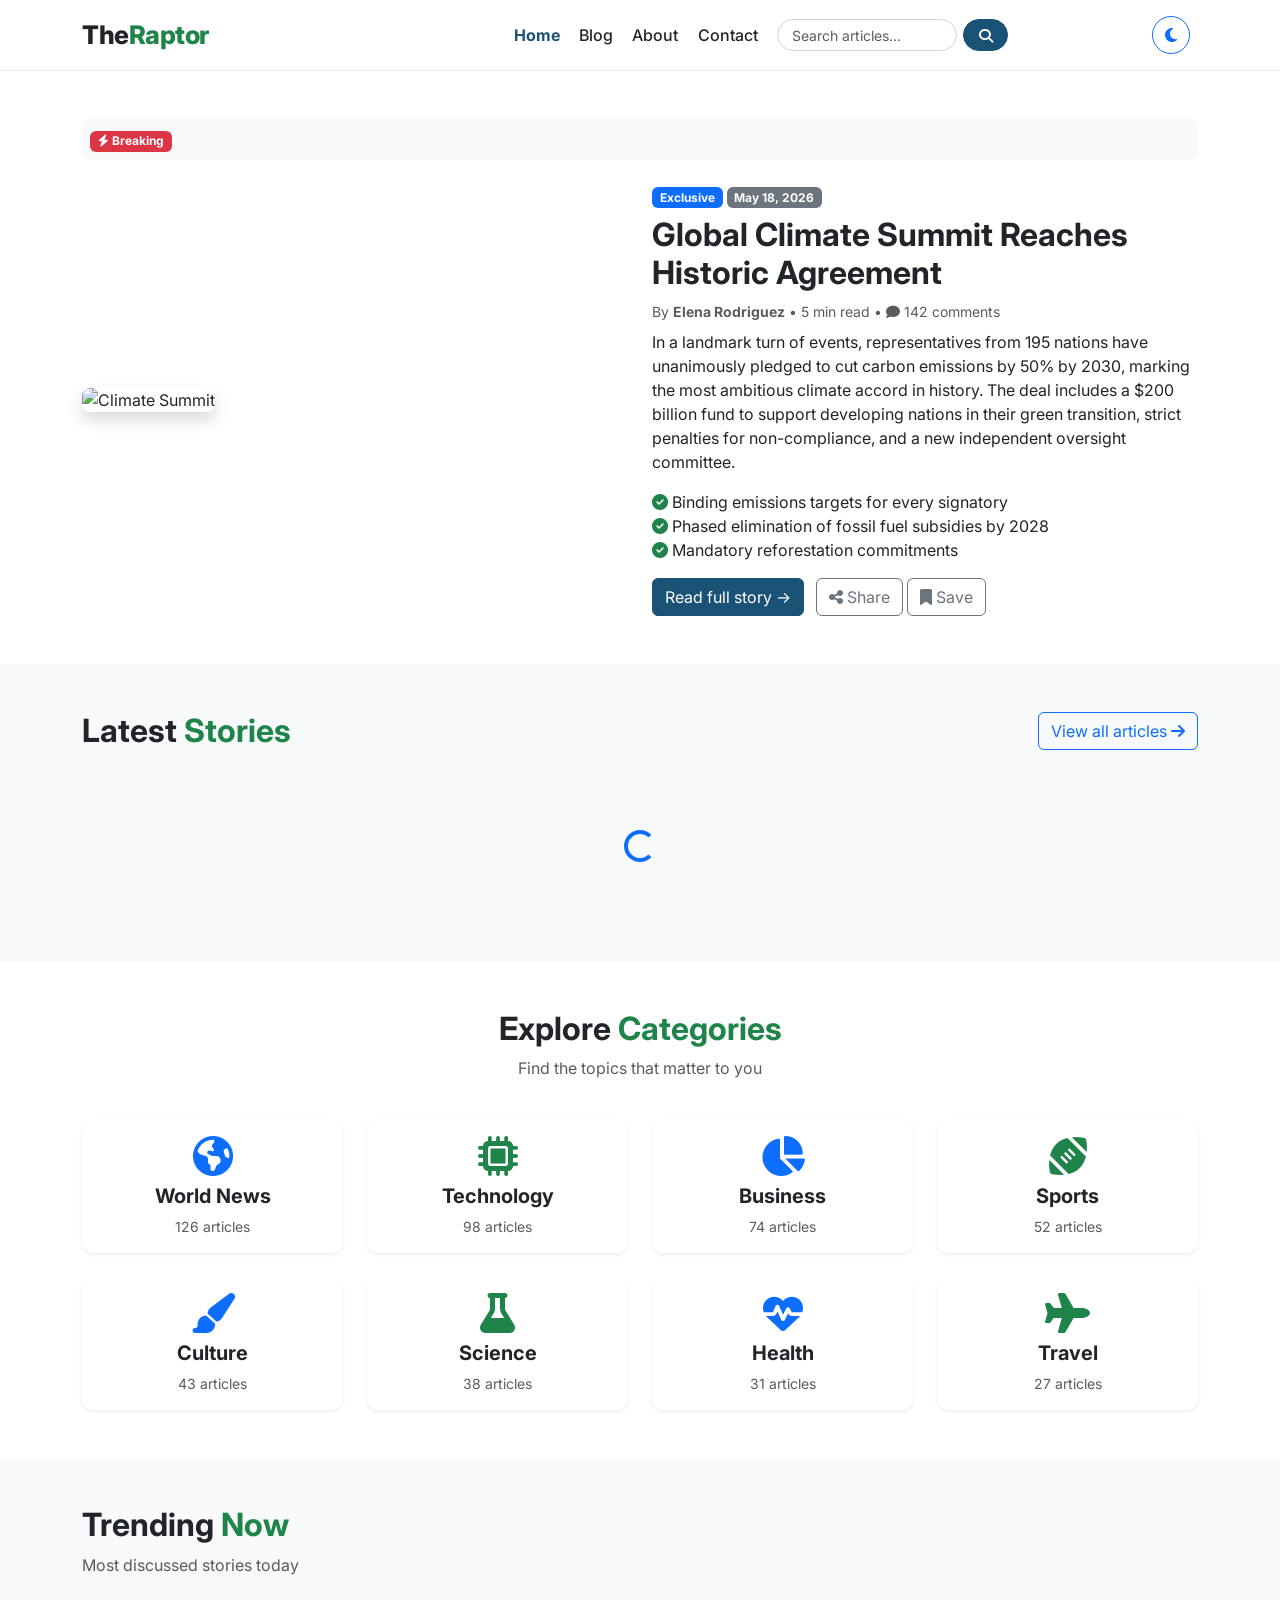
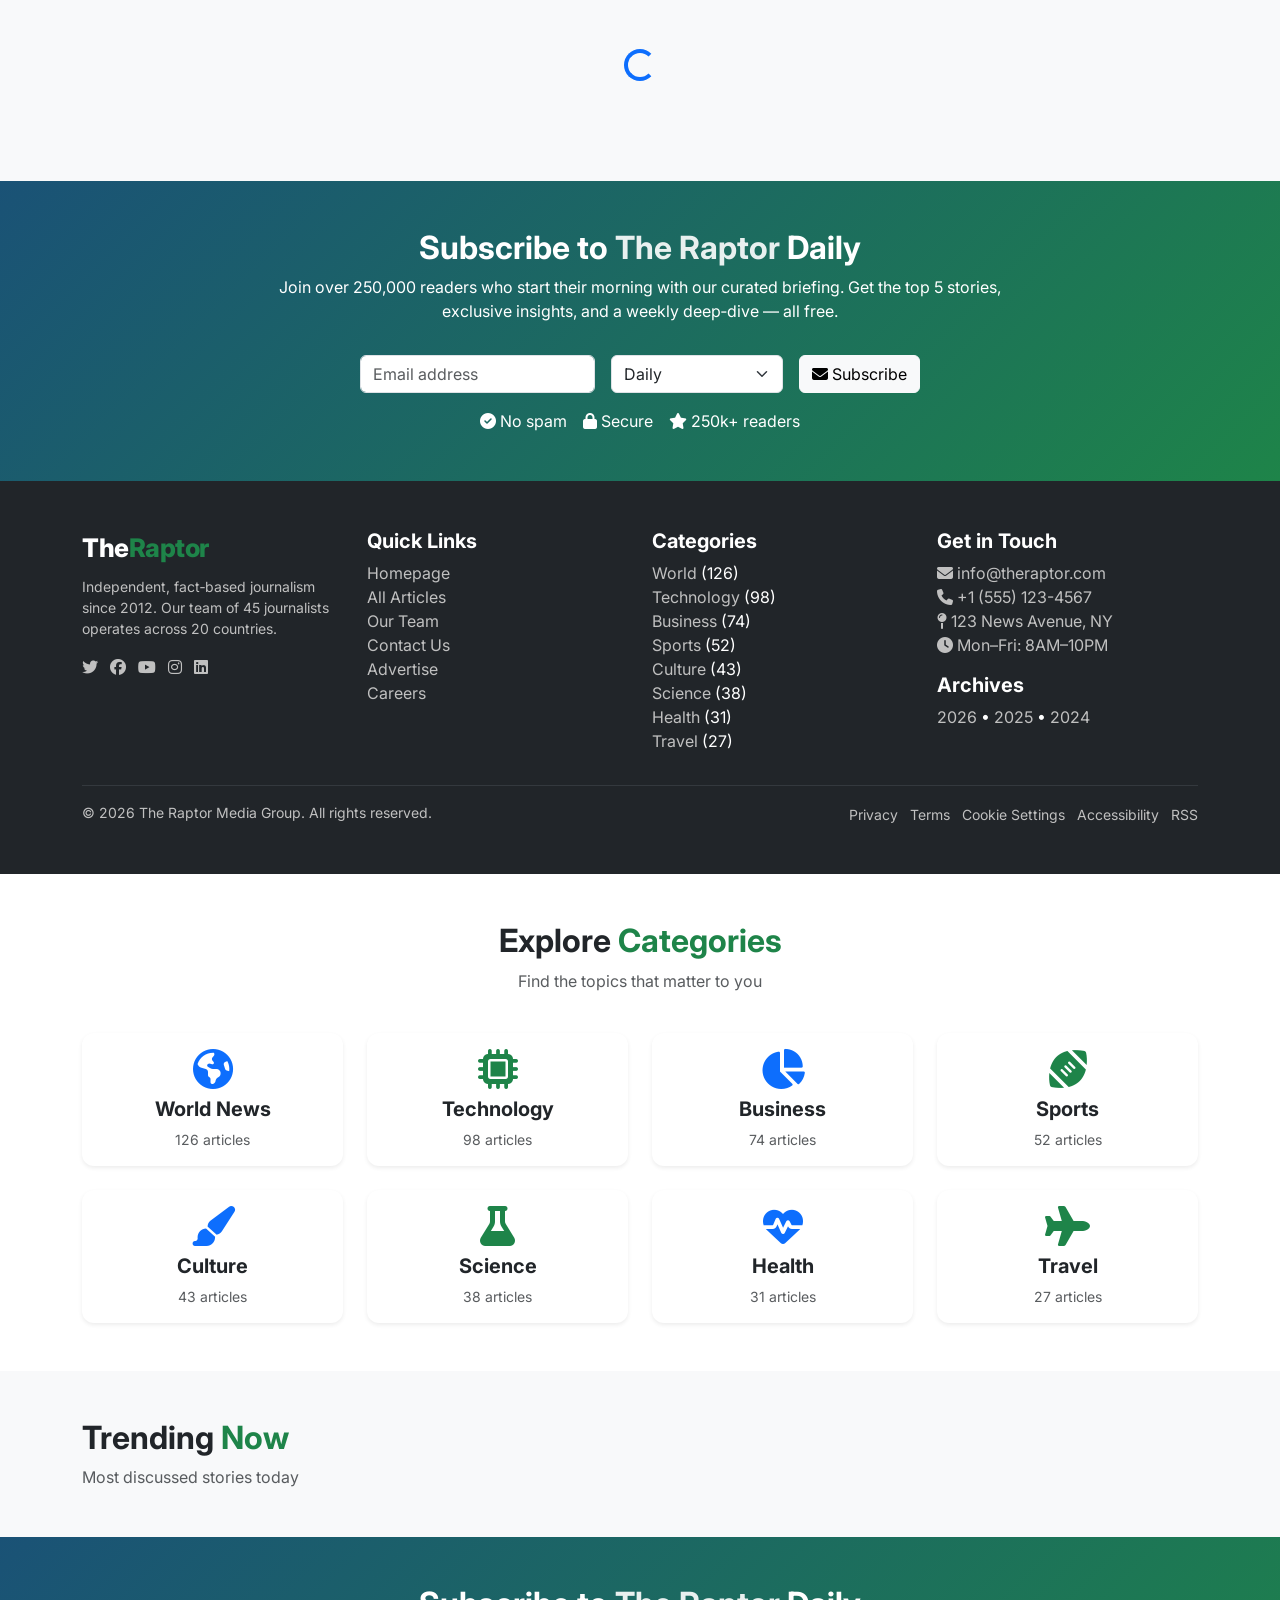
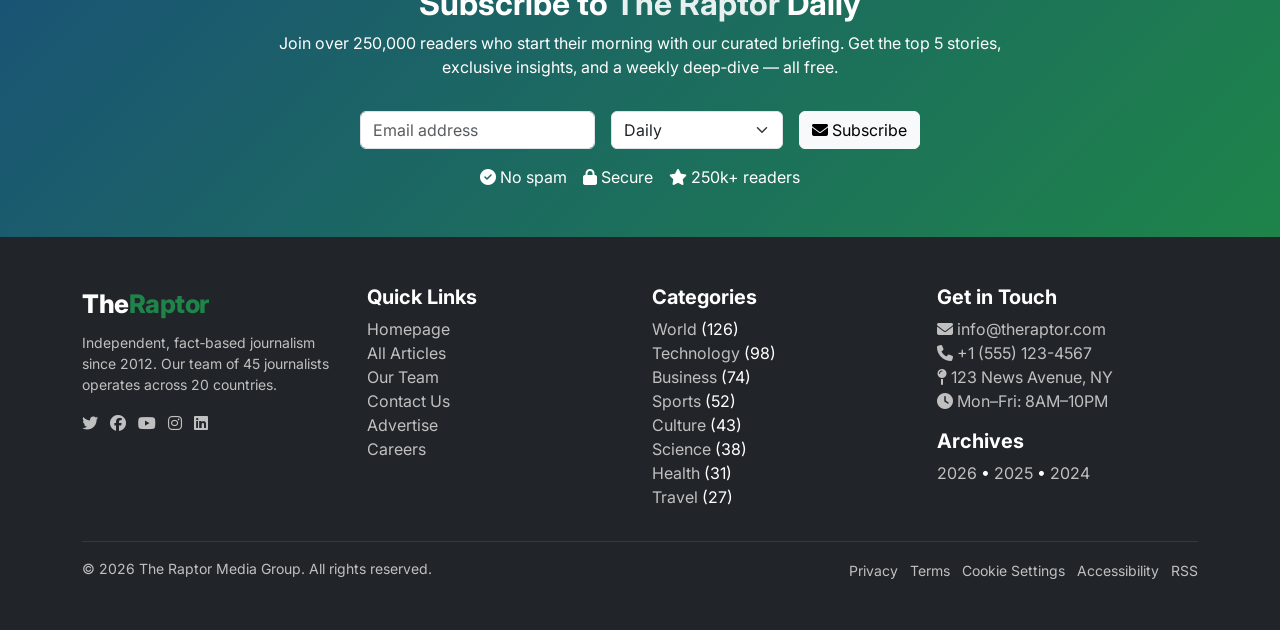
==== commit c877c623: "Enhance accessibility and navigation in index.html Updated navigation and accessibility features in " ====
--- a/index.html
+++ b/index.html
@@ -8,6 +8,9 @@
     <link href="https://fonts.googleapis.com/css2?family=Inter:wght@300;400;500;600;700;800;900&display=swap" rel="stylesheet" />
     <link rel="stylesheet" href="https://cdnjs.cloudflare.com/ajax/libs/font-awesome/6.5.0/css/all.min.css" />
     <link rel="stylesheet" href="css/style.css" />
+
+    <!-- Supabase SDK -->
+    <script src="https://cdn.jsdelivr.net/npm/@supabase/supabase-js@2"></script>
 </head>
 <body>
 
@@ -16,36 +19,38 @@
         <div class="container">
             <div class="row align-items-center py-3">
                 <div class="col-6 col-lg-3">
-                    <a href="index.html" class="site-logo">The<span>Raptor</span></a>
+                    <a href="index.html" class="site-logo">The<span class="text-green">Raptor</span></a>
                 </div>
                 <div class="col-lg-7 d-none d-md-block">
-                    <nav id="mainNav" class="main-nav">
+                    <nav id="mainNav" class="main-nav" aria-label="Main navigation">
                         <a href="index.html" class="nav-link active">Home</a>
                         <a href="blog.html" class="nav-link">Blog</a>
                         <a href="about.html" class="nav-link">About</a>
                         <a href="contact.html" class="nav-link">Contact</a>
                         <!-- Search input directly in navbar -->
                         <div class="search-nav-item">
-                            <input type="text" id="navSearchInput" class="form-control form-control-sm" placeholder="Search articles..." />
-                            <button id="navSearchBtn" class="btn btn-sm btn-primary"><i class="fas fa-search"></i></button>
+                            <label for="navSearchInput" class="visually-hidden">Search articles</label>
+                            <input type="text" id="navSearchInput" class="form-control form-control-sm" placeholder="Search articles..." aria-label="Search articles" />
+                            <button id="navSearchBtn" class="btn btn-sm btn-primary" aria-label="Submit search"><i class="fas fa-search"></i></button>
                         </div>
                     </nav>
                 </div>
                 <div class="col-6 col-lg-2 text-end">
-                    <button id="darkModeToggle" class="btn btn-outline-primary btn-sm me-2"><i class="fas fa-moon"></i></button>
-                    <button id="mobileMenuToggle" class="btn btn-outline-secondary btn-sm d-md-none"><i class="fas fa-bars"></i></button>
+                    <button id="darkModeToggle" class="btn btn-outline-primary btn-sm me-2" aria-label="Toggle dark mode"><i class="fas fa-moon"></i></button>
+                    <button id="mobileMenuToggle" class="btn btn-outline-secondary btn-sm d-md-none" aria-label="Toggle mobile navigation"><i class="fas fa-bars"></i></button>
                 </div>
             </div>
             <!-- Mobile Nav -->
             <div id="mobileNav" class="d-md-none" style="display:none;">
-                <nav class="mobile-nav py-3">
+                <nav class="mobile-nav py-3" aria-label="Mobile navigation">
                     <a href="index.html" class="nav-link active">Home</a>
                     <a href="blog.html" class="nav-link">Blog</a>
                     <a href="about.html" class="nav-link">About</a>
                     <a href="contact.html" class="nav-link">Contact</a>
                     <div class="search-mobile mt-2">
-                        <input type="text" id="mobileSearchInput" class="form-control form-control-sm" placeholder="Search articles..." />
-                        <button id="mobileSearchBtn" class="btn btn-sm btn-primary mt-1"><i class="fas fa-search"></i> Search</button>
+                        <label for="mobileSearchInput" class="visually-hidden">Search articles</label>
+                        <input type="text" id="mobileSearchInput" class="form-control form-control-sm" placeholder="Search articles..." aria-label="Search articles" />
+                        <button id="mobileSearchBtn" class="btn btn-sm btn-primary mt-1" aria-label="Submit mobile search"><i class="fas fa-search"></i> Search</button>
                     </div>
                 </nav>
             </div>
@@ -57,14 +62,10 @@
     <!-- ===== HERO / BREAKING + FEATURED ===== -->
     <section id="homeHero" class="py-5">
         <div class="container">
-            <div class="breaking-news bg-light p-2 rounded-3 mb-4">
+            <div class="breaking-news bg-light p-2 rounded-3 mb-4" aria-live="polite">
                 <span class="badge bg-danger me-2"><i class="fas fa-bolt"></i> Breaking</span>
                 <span id="breakingText">
-                    <strong>Just now:</strong> City Council Approves New Park Renovation – <a href="blog.html">Read more</a>
-                    &nbsp;&nbsp;|&nbsp;&nbsp;
-                    <strong>2 min ago:</strong> Oil Prices Drop to 6-Month Low – <a href="blog.html">Markets react</a>
-                    &nbsp;&nbsp;|&nbsp;&nbsp;
-                    <strong>15 min ago:</strong> NASA Announces New Mars Mission Timeline – <a href="blog.html">Details inside</a>
+                    <!-- Dynamically populated by script.js -->
                 </span>
             </div>
 
@@ -86,8 +87,8 @@
                         <li><i class="fas fa-check-circle text-green"></i> Mandatory reforestation commitments</li>
                     </ul>
                     <a href="blog.html" class="btn btn-primary">Read full story →</a>
-                    <a href="#" class="btn btn-outline-secondary ms-2"><i class="fas fa-share-alt"></i> Share</a>
-                    <a href="#" class="btn btn-outline-secondary"><i class="fas fa-bookmark"></i> Save</a>
+                    <a href="#" class="btn btn-outline-secondary ms-2" aria-label="Share"><i class="fas fa-share-alt"></i> Share</a>
+                    <a href="#" class="btn btn-outline-secondary" aria-label="Save"><i class="fas fa-bookmark"></i> Save</a>
                 </div>
             </div>
         </div>
@@ -105,7 +106,12 @@
                 </div>
             </div>
             <div class="row g-4" id="latestArticlesContainer">
-                <!-- Dynamically loaded from localStorage or JSON -->
+                <!-- Loading spinner -->
+                <div class="col-12 text-center py-5">
+                    <div class="spinner-border text-primary" role="status" aria-label="Loading latest stories">
+                        <span class="visually-hidden">Loading...</span>
+                    </div>
+                </div>
             </div>
         </div>
     </section>
@@ -121,60 +127,60 @@
             </div>
             <div class="row g-4">
                 <div class="col-md-3 col-6">
-                    <div class="card border-0 shadow-sm text-center p-3 h-100">
+                    <a href="blog.html?category=world" class="card border-0 shadow-sm text-center p-3 h-100 text-decoration-none text-reset">
                         <i class="fas fa-globe-americas text-primary fs-1"></i>
                         <h5 class="fw-bold mt-2">World News</h5>
                         <span class="text-muted small">126 articles</span>
-                    </div>
-                </div>
-                <div class="col-md-3 col-6">
-                    <div class="card border-0 shadow-sm text-center p-3 h-100">
+                    </a>
+                </div>
+                <div class="col-md-3 col-6">
+                    <a href="blog.html?category=technology" class="card border-0 shadow-sm text-center p-3 h-100 text-decoration-none text-reset">
                         <i class="fas fa-microchip text-green fs-1"></i>
                         <h5 class="fw-bold mt-2">Technology</h5>
                         <span class="text-muted small">98 articles</span>
-                    </div>
-                </div>
-                <div class="col-md-3 col-6">
-                    <div class="card border-0 shadow-sm text-center p-3 h-100">
+                    </a>
+                </div>
+                <div class="col-md-3 col-6">
+                    <a href="blog.html?category=business" class="card border-0 shadow-sm text-center p-3 h-100 text-decoration-none text-reset">
                         <i class="fas fa-chart-pie text-primary fs-1"></i>
                         <h5 class="fw-bold mt-2">Business</h5>
                         <span class="text-muted small">74 articles</span>
-                    </div>
-                </div>
-                <div class="col-md-3 col-6">
-                    <div class="card border-0 shadow-sm text-center p-3 h-100">
+                    </a>
+                </div>
+                <div class="col-md-3 col-6">
+                    <a href="blog.html?category=sports" class="card border-0 shadow-sm text-center p-3 h-100 text-decoration-none text-reset">
                         <i class="fas fa-football-ball text-green fs-1"></i>
                         <h5 class="fw-bold mt-2">Sports</h5>
                         <span class="text-muted small">52 articles</span>
-                    </div>
-                </div>
-                <div class="col-md-3 col-6">
-                    <div class="card border-0 shadow-sm text-center p-3 h-100">
+                    </a>
+                </div>
+                <div class="col-md-3 col-6">
+                    <a href="blog.html?category=culture" class="card border-0 shadow-sm text-center p-3 h-100 text-decoration-none text-reset">
                         <i class="fas fa-paint-brush text-primary fs-1"></i>
                         <h5 class="fw-bold mt-2">Culture</h5>
                         <span class="text-muted small">43 articles</span>
-                    </div>
-                </div>
-                <div class="col-md-3 col-6">
-                    <div class="card border-0 shadow-sm text-center p-3 h-100">
+                    </a>
+                </div>
+                <div class="col-md-3 col-6">
+                    <a href="blog.html?category=science" class="card border-0 shadow-sm text-center p-3 h-100 text-decoration-none text-reset">
                         <i class="fas fa-flask text-green fs-1"></i>
                         <h5 class="fw-bold mt-2">Science</h5>
                         <span class="text-muted small">38 articles</span>
-                    </div>
-                </div>
-                <div class="col-md-3 col-6">
-                    <div class="card border-0 shadow-sm text-center p-3 h-100">
+                    </a>
+                </div>
+                <div class="col-md-3 col-6">
+                    <a href="blog.html?category=health" class="card border-0 shadow-sm text-center p-3 h-100 text-decoration-none text-reset">
                         <i class="fas fa-heartbeat text-primary fs-1"></i>
                         <h5 class="fw-bold mt-2">Health</h5>
                         <span class="text-muted small">31 articles</span>
-                    </div>
-                </div>
-                <div class="col-md-3 col-6">
-                    <div class="card border-0 shadow-sm text-center p-3 h-100">
+                    </a>
+                </div>
+                <div class="col-md-3 col-6">
+                    <a href="blog.html?category=travel" class="card border-0 shadow-sm text-center p-3 h-100 text-decoration-none text-reset">
                         <i class="fas fa-plane text-green fs-1"></i>
                         <h5 class="fw-bold mt-2">Travel</h5>
                         <span class="text-muted small">27 articles</span>
-                    </div>
+                    </a>
                 </div>
             </div>
         </div>
@@ -190,7 +196,216 @@
                 </div>
             </div>
             <div class="row g-4" id="trendingContainer">
-                <!-- Dynamically loaded -->
+                <!-- Loading spinner -->
+                <div class="col-12 text-center py-5">
+                    <div class="spinner-border text-primary" role="status" aria-label="Loading trending stories">
+                        <span class="visually-hidden">Loading...</span>
+                    </div>
+                </div>
+            </div>
+        </div>
+    </section>
+
+    <!-- ===== NEWSLETTER ===== -->
+    <section id="newsletterSection" class="py-5" style="background: linear-gradient(135deg, #1a5276, #1e8449);">
+        <div class="container">
+            <div class="row justify-content-center">
+                <div class="col-lg-8 text-center text-white">
+                    <h2 class="fw-bold">Subscribe to <span style="opacity:0.9;">The Raptor</span> Daily</h2>
+                    <p>Join over 250,000 readers who start their morning with our curated briefing. Get the top 5 stories, exclusive insights, and a weekly deep‑dive — all free.</p>
+                    <div id="newsletterFormContainer">
+                        <form id="newsletterForm" class="row g-3 justify-content-center mt-3" novalidate>
+                            <div class="col-md-4">
+                                <label for="newsletterEmail" class="visually-hidden">Email address</label>
+                                <input type="email" id="newsletterEmail" class="form-control" placeholder="Email address" required aria-required="true" />
+                                <div class="invalid-feedback">Please enter a valid email address.</div>
+                            </div>
+                            <div class="col-md-3">
+                                <label for="newsletterFrequency" class="visually-hidden">Frequency</label>
+                                <select id="newsletterFrequency" class="form-select">
+                                    <option value="daily">Daily</option>
+                                    <option value="weekly">Weekly</option>
+                                    <option value="weekend">Weekend</option>
+                                </select>
+                            </div>
+                            <div class="col-md-auto">
+                                <button type="submit" class="btn btn-light"><i class="fas fa-envelope"></i> Subscribe</button>
+                            </div>
+                        </form>
+                        <div id="newsletterSuccess" class="alert alert-success mt-3 d-none" role="alert">
+                            <i class="fas fa-check-circle"></i> Thank you! You’re now subscribed.
+                        </div>
+                    </div>
+                    <div class="mt-3 d-flex flex-wrap justify-content-center gap-3">
+                        <span><i class="fas fa-check-circle"></i> No spam</span>
+                        <span><i class="fas fa-lock"></i> Secure</span>
+                        <span><i class="fas fa-star"></i> 250k+ readers</span>
+                    </div>
+                </div>
+            </div>
+        </div>
+    </section>
+
+    <!-- ===== FOOTER ===== -->
+    <footer id="mainFooter" class="py-5 bg-dark text-white">
+        <div class="container">
+            <div class="row g-4">
+                <div class="col-md-6 col-lg-3">
+                    <a href="index.html" class="site-logo text-white">The<span class="text-green">Raptor</span></a>
+                    <p class="text-muted small mt-2">Independent, fact‑based journalism since 2012. Our team of 45 journalists operates across 20 countries.</p>
+                    <div>
+                        <a href="#" class="text-muted me-2" aria-label="Twitter"><i class="fab fa-twitter"></i></a>
+                        <a href="#" class="text-muted me-2" aria-label="Facebook"><i class="fab fa-facebook"></i></a>
+                        <a href="#" class="text-muted me-2" aria-label="YouTube"><i class="fab fa-youtube"></i></a>
+                        <a href="#" class="text-muted me-2" aria-label="Instagram"><i class="fab fa-instagram"></i></a>
+                        <a href="#" class="text-muted" aria-label="LinkedIn"><i class="fab fa-linkedin"></i></a>
+                    </div>
+                </div>
+                <div class="col-md-6 col-lg-3">
+                    <h5 class="fw-bold">Quick Links</h5>
+                    <ul class="list-unstyled">
+                        <li><a href="index.html" class="text-muted text-decoration-none">Homepage</a></li>
+                        <li><a href="blog.html" class="text-muted text-decoration-none">All Articles</a></li>
+                        <li><a href="about.html" class="text-muted text-decoration-none">Our Team</a></li>
+                        <li><a href="contact.html" class="text-muted text-decoration-none">Contact Us</a></li>
+                        <li><a href="coming-soon.html" class="text-muted text-decoration-none">Advertise</a></li>
+                        <li><a href="coming-soon.html" class="text-muted text-decoration-none">Careers</a></li>
+                    </ul>
+                </div>
+                <div class="col-md-6 col-lg-3">
+                    <h5 class="fw-bold">Categories</h5>
+                    <ul class="list-unstyled">
+                        <li><a href="blog.html?category=world" class="text-muted text-decoration-none">World</a> (126)</li>
+                        <li><a href="blog.html?category=technology" class="text-muted text-decoration-none">Technology</a> (98)</li>
+                        <li><a href="blog.html?category=business" class="text-muted text-decoration-none">Business</a> (74)</li>
+                        <li><a href="blog.html?category=sports" class="text-muted text-decoration-none">Sports</a> (52)</li>
+                        <li><a href="blog.html?category=culture" class="text-muted text-decoration-none">Culture</a> (43)</li>
+                        <li><a href="blog.html?category=science" class="text-muted text-decoration-none">Science</a> (38)</li>
+                        <li><a href="blog.html?category=health" class="text-muted text-decoration-none">Health</a> (31)</li>
+                        <li><a href="blog.html?category=travel" class="text-muted text-decoration-none">Travel</a> (27)</li>
+                    </ul>
+                </div>
+                <div class="col-md-6 col-lg-3">
+                    <h5 class="fw-bold">Get in Touch</h5>
+                    <ul class="list-unstyled">
+                        <li><i class="fas fa-envelope text-muted"></i> <a href="mailto:info@theraptor.com" class="text-muted text-decoration-none">info@theraptor.com</a></li>
+                        <li><i class="fas fa-phone text-muted"></i> <span class="text-muted">+1 (555) 123-4567</span></li>
+                        <li><i class="fas fa-map-pin text-muted"></i> <span class="text-muted">123 News Avenue, NY</span></li>
+                        <li><i class="fas fa-clock text-muted"></i> <span class="text-muted">Mon–Fri: 8AM–10PM</span></li>
+                    </ul>
+                    <h5 class="fw-bold mt-3">Archives</h5>
+                    <ul class="list-unstyled">
+                        <li><a href="coming-soon.html" class="text-muted text-decoration-none">2026</a> • <a href="coming-soon.html" class="text-muted text-decoration-none">2025</a> • <a href="coming-soon.html" class="text-muted text-decoration-none">2024</a></li>
+                    </ul>
+                </div>
+            </div>
+            <hr class="border-secondary" />
+            <div class="row">
+                <div class="col-md-6 text-center text-md-start">
+                    <p class="text-muted small mb-0">&copy; 2026 The Raptor Media Group. All rights reserved.</p>
+                </div>
+                <div class="col-md-6 text-center text-md-end">
+                    <a href="coming-soon.html" class="text-muted small text-decoration-none me-2">Privacy</a>
+                    <a href="coming-soon.html" class="text-muted small text-decoration-none me-2">Terms</a>
+                    <a href="coming-soon.html" class="text-muted small text-decoration-none me-2">Cookie Settings</a>
+                    <a href="coming-soon.html" class="text-muted small text-decoration-none me-2">Accessibility</a>
+                    <a href="coming-soon.html" class="text-muted small text-decoration-none">RSS</a>
+                </div>
+            </div>
+        </div>
+    </footer>
+
+    <!-- Bootstrap JS -->
+    <script src="https://cdn.jsdelivr.net/npm/bootstrap@5.3.0-alpha1/dist/js/bootstrap.bundle.min.js"></script>
+
+    <!-- Your main JavaScript file -->
+    <script src="js/script.js"></script>
+</body>
+</html>
+        </div>
+    </section>
+
+    <!-- ===== CATEGORIES ===== -->
+    <section id="categoriesSection" class="py-5">
+        <div class="container">
+            <div class="row mb-4">
+                <div class="col text-center">
+                    <h2 class="fw-bold">Explore <span class="text-green">Categories</span></h2>
+                    <p class="text-muted">Find the topics that matter to you</p>
+                </div>
+            </div>
+            <div class="row g-4">
+                <div class="col-md-3 col-6">
+                    <div class="card border-0 shadow-sm text-center p-3 h-100">
+                        <i class="fas fa-globe-americas text-primary fs-1"></i>
+                        <h5 class="fw-bold mt-2">World News</h5>
+                        <span class="text-muted small">126 articles</span>
+                    </div>
+                </div>
+                <div class="col-md-3 col-6">
+                    <div class="card border-0 shadow-sm text-center p-3 h-100">
+                        <i class="fas fa-microchip text-green fs-1"></i>
+                        <h5 class="fw-bold mt-2">Technology</h5>
+                        <span class="text-muted small">98 articles</span>
+                    </div>
+                </div>
+                <div class="col-md-3 col-6">
+                    <div class="card border-0 shadow-sm text-center p-3 h-100">
+                        <i class="fas fa-chart-pie text-primary fs-1"></i>
+                        <h5 class="fw-bold mt-2">Business</h5>
+                        <span class="text-muted small">74 articles</span>
+                    </div>
+                </div>
+                <div class="col-md-3 col-6">
+                    <div class="card border-0 shadow-sm text-center p-3 h-100">
+                        <i class="fas fa-football-ball text-green fs-1"></i>
+                        <h5 class="fw-bold mt-2">Sports</h5>
+                        <span class="text-muted small">52 articles</span>
+                    </div>
+                </div>
+                <div class="col-md-3 col-6">
+                    <div class="card border-0 shadow-sm text-center p-3 h-100">
+                        <i class="fas fa-paint-brush text-primary fs-1"></i>
+                        <h5 class="fw-bold mt-2">Culture</h5>
+                        <span class="text-muted small">43 articles</span>
+                    </div>
+                </div>
+                <div class="col-md-3 col-6">
+                    <div class="card border-0 shadow-sm text-center p-3 h-100">
+                        <i class="fas fa-flask text-green fs-1"></i>
+                        <h5 class="fw-bold mt-2">Science</h5>
+                        <span class="text-muted small">38 articles</span>
+                    </div>
+                </div>
+                <div class="col-md-3 col-6">
+                    <div class="card border-0 shadow-sm text-center p-3 h-100">
+                        <i class="fas fa-heartbeat text-primary fs-1"></i>
+                        <h5 class="fw-bold mt-2">Health</h5>
+                        <span class="text-muted small">31 articles</span>
+                    </div>
+                </div>
+                <div class="col-md-3 col-6">
+                    <div class="card border-0 shadow-sm text-center p-3 h-100">
+                        <i class="fas fa-plane text-green fs-1"></i>
+                        <h5 class="fw-bold mt-2">Travel</h5>
+                        <span class="text-muted small">27 articles</span>
+                    </div>
+                </div>
+            </div>
+        </div>
+    </section>
+
+    <!-- ===== TRENDING NOW ===== -->
+    <section id="trendingSection" class="py-5 bg-light">
+        <div class="container">
+            <div class="row mb-4">
+                <div class="col">
+                    <h2 class="fw-bold">Trending <span class="text-green">Now</span></h2>
+                    <span class="text-muted">Most discussed stories today</span>
+                </div>
+            </div>
+            <div class="row g-4" id="trendingContainer">
+                <!-- Dynamically populated by script.js -->
             </div>
         </div>
     </section>
@@ -296,7 +511,10 @@
         </div>
     </footer>
 
+    <!-- Bootstrap JS -->
     <script src="https://cdn.jsdelivr.net/npm/bootstrap@5.3.0-alpha1/dist/js/bootstrap.bundle.min.js"></script>
+
+    <!-- Your main JavaScript file -->
     <script src="js/script.js"></script>
 </body>
 </html>
--- a/css/style.css
+++ b/css/style.css
@@ -1,191 +1,738 @@
+/* ============================================================
+   BASE
+   ============================================================ */
 :root {
-            --primary: #6C63FF;
-            --primary-dark: #5a52d5;
-            --secondary: #00D4FF;
-            --accent: #FF6B9D;
-            --bg: #0a0a1a;
-            --bg-card: rgba(255, 255, 255, 0.04);
-            --bg-card-hover: rgba(255, 255, 255, 0.08);
-            --text: #e8e8f0;
-            --text-muted: #a0a0b8;
-            --border: rgba(255, 255, 255, 0.08);
-            --radius: 20px;
-            --radius-sm: 12px;
-            --transition: 0.4s cubic-bezier(0.25, 0.46, 0.45, 0.94);
-            --font: 'Inter', sans-serif;
-            --max-width: 1200px;
-            --header-height: 72px;
-        }
-        [data-theme="light"] {
-            --bg: #f5f5fa;
-            --bg-card: rgba(0, 0, 0, 0.04);
-            --bg-card-hover: rgba(0, 0, 0, 0.08);
-            --text: #1a1a2e;
-            --text-muted: #555570;
-            --border: rgba(0, 0, 0, 0.08);
-        }
-        * { margin:0; padding:0; box-sizing:border-box; }
-        html { scroll-behavior:smooth; scroll-padding-top:var(--header-height); }
-        body { font-family:var(--font); background:var(--bg); color:var(--text); line-height:1.7; transition:background var(--transition), color var(--transition); }
-        a { text-decoration:none; color:inherit; }
-        .container { max-width:var(--max-width); margin:0 auto; padding:0 24px; }
-
-        /* HEADER */
-        .header { position:fixed; top:0; left:0; right:0; height:var(--header-height); z-index:1000; background:rgba(10,10,26,0.75); backdrop-filter:blur(16px); border-bottom:1px solid var(--border); display:flex; align-items:center; }
-        [data-theme="light"] .header { background:rgba(245,245,250,0.80); }
-        .header .container { display:flex; align-items:center; justify-content:space-between; width:100%; }
-        .logo { font-size:1.6rem; font-weight:800; background:linear-gradient(135deg, var(--primary), var(--secondary)); -webkit-background-clip:text; -webkit-text-fill-color:transparent; background-clip:text; }
-        .logo span { font-weight:300; -webkit-text-fill-color:var(--text); }
-        .nav-links { display:flex; align-items:center; gap:8px; }
-        .nav-links a { padding:8px 18px; border-radius:50px; font-size:0.9rem; font-weight:500; transition:all var(--transition); cursor:pointer; }
-        .nav-links a:hover, .nav-links a.active { background:var(--bg-card); color:var(--primary); }
-        .theme-toggle { background:var(--bg-card); border:1px solid var(--border); border-radius:50px; width:42px; height:42px; display:flex; align-items:center; justify-content:center; cursor:pointer; font-size:1.1rem; color:var(--text); transition:all var(--transition); margin-left:6px; }
-        .theme-toggle:hover { background:var(--bg-card-hover); transform:rotate(20deg); }
-        .hamburger { display:none; flex-direction:column; gap:5px; cursor:pointer; background:none; border:none; padding:6px; }
-        .hamburger span { display:block; width:26px; height:2.5px; background:var(--text); border-radius:4px; transition:all var(--transition); }
-        .hamburger.active span:nth-child(1) { transform:rotate(45deg) translate(5px,5px); }
-        .hamburger.active span:nth-child(2) { opacity:0; }
-        .hamburger.active span:nth-child(3) { transform:rotate(-45deg) translate(5px,-5px); }
-
-        /* PAGE SECTIONS */
-        .page-section { display:none; padding-top:var(--header-height); }
-        .page-section.active { display:block; }
-
-        /* HERO (on home) */
-        .hero { min-height:100vh; display:flex; align-items:center; padding:calc(var(--header-height)+40px) 0 60px; }
-        .hero .container { display:grid; grid-template-columns:1fr 1fr; gap:60px; align-items:center; }
-        .hero-content h1 { font-size:3.8rem; font-weight:900; line-height:1.1; margin-bottom:16px; }
-        .hero-content h1 .highlight { background:linear-gradient(135deg, var(--primary), var(--secondary)); -webkit-background-clip:text; -webkit-text-fill-color:transparent; background-clip:text; }
-        .hero-content .typing-wrapper { font-size:1.4rem; font-weight:500; color:var(--text-muted); margin-bottom:20px; min-height:2.4rem; }
-        .hero-content .typing-wrapper .typed-text { color:var(--secondary); font-weight:600; }
-        .hero-content p { font-size:1.1rem; color:var(--text-muted); max-width:480px; margin-bottom:32px; }
-        .hero-buttons { display:flex; gap:14px; flex-wrap:wrap; }
-        .hero-image .avatar-wrapper { width:380px; height:380px; border-radius:50%; background:linear-gradient(135deg, var(--primary), var(--secondary)); padding:5px; animation:float 6s ease-in-out infinite; }
-        .hero-image .avatar-wrapper .avatar { width:100%; height:100%; border-radius:50%; background:var(--bg); display:flex; align-items:center; justify-content:center; font-size:8rem; color:var(--primary); }
-        @keyframes float { 0%,100% { transform:translateY(0); } 50% { transform:translateY(-18px); } }
-        .hero-social { display:flex; gap:16px; margin-top:28px; }
-        .hero-social a { width:44px; height:44px; border-radius:50%; background:var(--bg-card); border:1px solid var(--border); display:flex; align-items:center; justify-content:center; color:var(--text-muted); font-size:1.2rem; transition:all var(--transition); }
-        .hero-social a:hover { background:var(--primary); color:#fff; transform:translateY(-4px); }
-
-        /* BUTTONS */
-        .btn { display:inline-flex; align-items:center; gap:10px; padding:14px 32px; border-radius:50px; font-weight:600; font-size:0.95rem; border:none; cursor:pointer; transition:all var(--transition); background:var(--bg-card); color:var(--text); border:1px solid var(--border); }
-        .btn-primary { background:linear-gradient(135deg, var(--primary), var(--secondary)); color:#fff !important; border:none; }
-        .btn-primary:hover { transform:translateY(-3px); box-shadow:0 12px 40px rgba(108,99,255,0.35); }
-        .btn-outline:hover { background:var(--bg-card-hover); transform:translateY(-3px); }
-
-        /* SECTION COMMON */
-        section { padding:80px 0; }
-        .section-label { font-size:0.8rem; text-transform:uppercase; letter-spacing:3px; color:var(--primary); font-weight:600; margin-bottom:8px; }
-        .section-title { font-size:2.8rem; font-weight:800; letter-spacing:-1px; margin-bottom:16px; }
-        .section-title .highlight { background:linear-gradient(135deg, var(--primary), var(--secondary)); -webkit-background-clip:text; -webkit-text-fill-color:transparent; background-clip:text; }
-        .section-desc { color:var(--text-muted); font-size:1.1rem; max-width:540px; }
-        .section-header { margin-bottom:48px; }
-        .section-header.center { text-align:center; }
-        .section-header.center .section-desc { margin:0 auto; }
-
-        /* ABOUT */
-        .about-grid { display:grid; grid-template-columns:1fr 1fr; gap:60px; align-items:center; }
-        .about-text p { color:var(--text-muted); margin-bottom:18px; }
-        .about-stats { display:grid; grid-template-columns:repeat(3,1fr); gap:20px; margin-top:30px; }
-        .stat-item { background:var(--bg-card); border:1px solid var(--border); border-radius:var(--radius-sm); padding:20px; text-align:center; transition:all var(--transition); }
-        .stat-item:hover { transform:translateY(-4px); background:var(--bg-card-hover); }
-        .stat-item .number { font-size:2rem; font-weight:800; background:linear-gradient(135deg, var(--primary), var(--secondary)); -webkit-background-clip:text; -webkit-text-fill-color:transparent; background-clip:text; }
-        .stat-item .label { font-size:0.85rem; color:var(--text-muted); margin-top:4px; }
-        .about-image .img-placeholder { width:100%; max-width:420px; aspect-ratio:1/1; border-radius:var(--radius); background:linear-gradient(135deg, var(--primary), var(--secondary)); display:flex; align-items:center; justify-content:center; font-size:6rem; color:#fff; }
-
-        /* SKILLS */
-        .skills-grid { display:grid; grid-template-columns:repeat(auto-fit,minmax(140px,1fr)); gap:20px; }
-        .skill-item { background:var(--bg-card); border:1px solid var(--border); border-radius:var(--radius-sm); padding:24px 16px; text-align:center; transition:all var(--transition); }
-        .skill-item:hover { transform:translateY(-6px); background:var(--bg-card-hover); border-color:var(--primary); }
-        .skill-item .icon { font-size:2.6rem; margin-bottom:10px; display:block; }
-        .skill-item .name { font-weight:600; font-size:0.95rem; }
-        .skill-item .level { display:block; width:100%; height:4px; background:var(--border); border-radius:4px; margin-top:12px; overflow:hidden; }
-        .skill-item .level .bar { height:100%; border-radius:4px; background:linear-gradient(90deg, var(--primary), var(--secondary)); width:0%; transition:width 1.2s ease; }
-
-        /* PROJECTS */
-        .project-filters { display:flex; gap:10px; flex-wrap:wrap; margin-bottom:32px; justify-content:center; }
-        .project-filters .filter-btn { padding:8px 22px; border-radius:50px; background:var(--bg-card); border:1px solid var(--border); color:var(--text-muted); font-weight:500; font-size:0.85rem; cursor:pointer; transition:all var(--transition); }
-        .project-filters .filter-btn:hover, .project-filters .filter-btn.active { background:var(--primary); color:#fff; border-color:var(--primary); }
-        .projects-grid { display:grid; grid-template-columns:repeat(auto-fill,minmax(320px,1fr)); gap:28px; }
-        .project-card { background:var(--bg-card); border:1px solid var(--border); border-radius:var(--radius); overflow:hidden; transition:all var(--transition); }
-        .project-card:hover { transform:translateY(-8px); border-color:var(--primary); box-shadow:0 20px 50px rgba(0,0,0,0.3); }
-        .project-card .thumb { height:200px; background:linear-gradient(135deg, var(--primary-dark), var(--secondary)); display:flex; align-items:center; justify-content:center; font-size:3rem; color:rgba(255,255,255,0.5); }
-        .project-card .body { padding:24px; }
-        .project-card .body .tag { display:inline-block; padding:4px 14px; border-radius:50px; background:rgba(108,99,255,0.15); color:var(--primary); font-size:0.7rem; font-weight:600; text-transform:uppercase; margin-bottom:10px; }
-        .project-card .body h3 { font-size:1.2rem; font-weight:700; margin-bottom:8px; }
-        .project-card .body p { color:var(--text-muted); font-size:0.95rem; }
-
-        /* TESTIMONIALS */
-        .testimonials-grid { display:grid; grid-template-columns:repeat(auto-fill,minmax(280px,1fr)); gap:28px; }
-        .testimonial-card { background:var(--bg-card); border:1px solid var(--border); border-radius:var(--radius); padding:30px; transition:all var(--transition); }
-        .testimonial-card:hover { transform:translateY(-6px); border-color:var(--primary); }
-        .testimonial-card .stars { color:#fbbf24; font-size:1rem; margin-bottom:12px; letter-spacing:2px; }
-        .testimonial-card blockquote { font-size:1rem; color:var(--text-muted); font-style:italic; margin-bottom:16px; line-height:1.8; }
-        .testimonial-card .author { display:flex; align-items:center; gap:14px; }
-        .testimonial-card .author .avatar-sm { width:44px; height:44px; border-radius:50%; background:linear-gradient(135deg, var(--primary), var(--secondary)); display:flex; align-items:center; justify-content:center; font-weight:700; color:#fff; font-size:1.1rem; }
-        .testimonial-card .author .info .name { font-weight:600; }
-        .testimonial-card .author .info .role { font-size:0.8rem; color:var(--text-muted); }
-
-        /* CONTACT */
-        .contact-wrapper { display:grid; grid-template-columns:1fr 1.2fr; gap:50px; align-items:start; }
-        .contact-info h3 { font-size:1.6rem; font-weight:700; margin-bottom:12px; }
-        .contact-info p { color:var(--text-muted); margin-bottom:28px; }
-        .contact-info .contact-item { display:flex; align-items:center; gap:16px; margin-bottom:18px; }
-        .contact-info .contact-item .icon { width:44px; height:44px; border-radius:50%; background:var(--bg-card); border:1px solid var(--border); display:flex; align-items:center; justify-content:center; color:var(--primary); font-size:1.1rem; flex-shrink:0; }
-        .contact-info .contact-item .text .label { font-size:0.75rem; text-transform:uppercase; letter-spacing:1px; color:var(--text-muted); }
-        .contact-info .contact-item .text .value { font-weight:500; }
-        .contact-form { background:var(--bg-card); border:1px solid var(--border); border-radius:var(--radius); padding:36px; }
-        .contact-form .form-group { margin-bottom:20px; }
-        .contact-form label { display:block; font-weight:500; font-size:0.9rem; margin-bottom:6px; }
-        .contact-form input, .contact-form textarea { width:100%; padding:14px 18px; border-radius:var(--radius-sm); border:1px solid var(--border); background:var(--bg); color:var(--text); font-size:0.95rem; font-family:inherit; outline:none; }
-        .contact-form input:focus, .contact-form textarea:focus { border-color:var(--primary); box-shadow:0 0 0 4px rgba(108,99,255,0.12); }
-        .contact-form textarea { resize:vertical; min-height:130px; }
-        .contact-form .btn { width:100%; justify-content:center; }
-        .form-feedback { margin-top:14px; padding:12px 18px; border-radius:var(--radius-sm); font-weight:500; display:none; }
-        .form-feedback.success { display:block; background:rgba(34,197,94,0.15); color:#22c55e; border:1px solid rgba(34,197,94,0.2); }
-        .form-feedback.error { display:block; background:rgba(239,68,68,0.15); color:#ef4444; border:1px solid rgba(239,68,68,0.2); }
-
-        /* FOOTER */
-        .footer { border-top:1px solid var(--border); padding:40px 0 28px; margin-top:20px; }
-        .footer .container { display:flex; justify-content:space-between; align-items:center; flex-wrap:wrap; gap:20px; }
-        .footer .copy { color:var(--text-muted); font-size:0.9rem; }
-        .footer .social-links { display:flex; gap:14px; }
-        .footer .social-links a { width:38px; height:38px; border-radius:50%; background:var(--bg-card); border:1px solid var(--border); display:flex; align-items:center; justify-content:center; color:var(--text-muted); transition:all var(--transition); }
-        .footer .social-links a:hover { background:var(--primary); color:#fff; transform:translateY(-3px); }
-
-        /* RESPONSIVE */
-        @media (max-width:1024px) {
-            .hero .container { grid-template-columns:1fr; text-align:center; }
-            .hero-content p { margin:0 auto 32px; }
-            .hero-buttons, .hero-social { justify-content:center; }
-            .hero-image .avatar-wrapper { width:260px; height:260px; }
-            .about-grid { grid-template-columns:1fr; text-align:center; }
-            .about-stats { justify-items:center; }
-            .contact-wrapper { grid-template-columns:1fr; }
-            .section-title { font-size:2.2rem; }
-            .hero-content h1 { font-size:2.8rem; }
-        }
-        @media (max-width:768px) {
-            .nav-links { position:fixed; top:var(--header-height); left:0; right:0; background:var(--bg); border-bottom:1px solid var(--border); flex-direction:column; padding:20px 24px; gap:6px; transform:translateY(-120%); transition:transform var(--transition); backdrop-filter:blur(16px); background:rgba(10,10,26,0.92); }
-            [data-theme="light"] .nav-links { background:rgba(245,245,250,0.92); }
-            .nav-links.open { transform:translateY(0); }
-            .nav-links a { width:100%; text-align:center; padding:12px; }
-            .hamburger { display:flex; }
-            .hero-content h1 { font-size:2.2rem; }
-            .hero-image .avatar-wrapper { width:200px; height:200px; }
-            .hero-image .avatar-wrapper .avatar { font-size:5rem; }
-            .section-title { font-size:1.8rem; }
-            .projects-grid { grid-template-columns:1fr; }
-            .testimonials-grid { grid-template-columns:1fr; }
-            .about-stats { grid-template-columns:1fr 1fr; }
-            .skills-grid { grid-template-columns:repeat(2,1fr); }
-            .footer .container { flex-direction:column; text-align:center; }
-        }
-        @media (max-width:480px) {
-            .skills-grid { grid-template-columns:1fr 1fr; gap:12px; }
-            .hero-content h1 { font-size:1.8rem; }
-            .hero-content .typing-wrapper { font-size:1.1rem; }
-            .btn { padding:12px 24px; font-size:0.85rem; }
-            .container { padding:0 16px; }
-            .contact-form { padding:20px; }
-        }
+    --primary: #1a5276;
+    --primary-light: #2e86c1;
+    --primary-dark: #0e2f44;
+    --green: #1e8449;
+    --green-light: #28b463;
+    --green-dark: #145a32;
+    --white: #ffffff;
+    --light-bg: #f8f9fa;
+    --dark-bg: #1a1a2e;
+    --text-dark: #212529;
+    --text-light: #f8f9fa;
+    --shadow: 0 4px 12px rgba(0,0,0,0.08);
+    --radius: 12px;
+    --header-height: 70px;
+}
+
+* {
+    margin: 0;
+    padding: 0;
+    box-sizing: border-box;
+}
+
+body {
+    font-family: 'Inter', sans-serif;
+    background-color: var(--white);
+    color: var(--text-dark);
+    transition: background-color 0.3s, color 0.3s;
+}
+
+/* ============================================================
+   DARK MODE
+   ============================================================ */
+body.dark-mode {
+    background-color: var(--dark-bg);
+    color: var(--text-light);
+}
+body.dark-mode .bg-light {
+    background-color: #2d2d44 !important;
+}
+body.dark-mode .card,
+body.dark-mode .accordion-item,
+body.dark-mode .list-group-item {
+    background-color: #2d2d44;
+    border-color: #444;
+    color: var(--text-light);
+}
+body.dark-mode .text-muted {
+    color: #aaa !important;
+}
+body.dark-mode .border {
+    border-color: #444 !important;
+}
+body.dark-mode .btn-outline-primary {
+    color: var(--primary-light);
+    border-color: var(--primary-light);
+}
+body.dark-mode .btn-outline-primary:hover {
+    background-color: var(--primary-light);
+    color: #fff;
+}
+body.dark-mode .btn-outline-secondary {
+    color: #ccc;
+    border-color: #555;
+}
+body.dark-mode .btn-outline-secondary:hover {
+    background-color: #555;
+    color: #fff;
+}
+body.dark-mode .site-header {
+    background-color: #1a1a2e !important;
+    border-bottom: 1px solid #333;
+}
+body.dark-mode .site-logo {
+    color: var(--text-light);
+}
+body.dark-mode .site-logo span {
+    color: var(--green-light);
+}
+body.dark-mode .nav-link {
+    color: #ccc !important;
+}
+body.dark-mode .nav-link:hover,
+body.dark-mode .nav-link.active {
+    color: #fff !important;
+}
+body.dark-mode footer {
+    background-color: #111 !important;
+}
+body.dark-mode .search-results-dropdown {
+    background: #2d2d44;
+    border: 1px solid #444;
+}
+body.dark-mode .search-results-dropdown .result-item {
+    border-bottom-color: #444;
+}
+body.dark-mode .search-results-dropdown .result-item:hover {
+    background: #3d3d5a;
+}
+body.dark-mode .search-results-dropdown .result-meta {
+    color: #999;
+}
+body.dark-mode .pagination .page-link {
+    background-color: #2d2d44;
+    border-color: #444;
+    color: #ccc;
+}
+body.dark-mode .pagination .page-link:hover {
+    background-color: #3d3d5a;
+    color: #fff;
+}
+body.dark-mode .pagination .page-item.active .page-link {
+    background-color: var(--primary);
+    border-color: var(--primary);
+    color: #fff;
+}
+body.dark-mode .pagination .page-item.disabled .page-link {
+    background-color: #222;
+    border-color: #333;
+    color: #666;
+}
+body.dark-mode .filter-btn.btn-outline-primary {
+    color: var(--primary-light);
+    border-color: var(--primary-light);
+}
+body.dark-mode .filter-btn.btn-outline-primary.active,
+body.dark-mode .filter-btn.btn-outline-primary:hover {
+    background-color: var(--primary-light);
+    color: #fff;
+}
+body.dark-mode .filter-btn.btn-primary {
+    background-color: var(--primary-light);
+    border-color: var(--primary-light);
+    color: #fff;
+}
+body.dark-mode .mobile-nav {
+    background-color: #1a1a2e;
+}
+body.dark-mode .mobile-nav .nav-link {
+    border-bottom-color: #333;
+    color: #ccc !important;
+}
+body.dark-mode .mobile-nav .nav-link:hover,
+body.dark-mode .mobile-nav .nav-link.active {
+    color: #fff !important;
+}
+body.dark-mode .search-nav-item .form-control {
+    background-color: #2d2d44;
+    border-color: #444;
+    color: var(--text-light);
+}
+body.dark-mode .search-nav-item .form-control::placeholder {
+    color: #888;
+}
+
+/* ============================================================
+   HEADER / NAVIGATION
+   ============================================================ */
+.site-header {
+    background: var(--white);
+    border-bottom: 1px solid #e9ecef;
+    position: sticky;
+    top: 0;
+    z-index: 1030;
+    transition: background 0.3s, border-color 0.3s;
+}
+
+/* --- Logo --- */
+.site-logo {
+    font-size: 1.6rem;
+    font-weight: 800;
+    text-decoration: none;
+    color: var(--text-dark);
+    letter-spacing: -0.5px;
+    white-space: nowrap;
+}
+.site-logo span {
+    color: var(--green);
+}
+body.dark-mode .site-logo {
+    color: var(--text-light);
+}
+body.dark-mode .site-logo span {
+    color: var(--green-light);
+}
+
+/* --- Desktop Navigation --- */
+.main-nav {
+    display: flex;
+    align-items: center;
+    justify-content: flex-end;
+    gap: 1.2rem;
+}
+
+.nav-link {
+    font-weight: 500;
+    color: var(--text-dark);
+    text-decoration: none;
+    transition: color 0.2s;
+    padding: 0.4rem 0;
+    white-space: nowrap;
+}
+.nav-link:hover,
+.nav-link.active {
+    color: var(--primary);
+}
+.nav-link.active {
+    font-weight: 700;
+}
+body.dark-mode .nav-link {
+    color: #ccc !important;
+}
+body.dark-mode .nav-link:hover,
+body.dark-mode .nav-link.active {
+    color: #fff !important;
+}
+
+/* --- Search in Navbar (Desktop) --- */
+.search-nav-item {
+    display: flex;
+    gap: 0.4rem;
+    align-items: center;
+}
+.search-nav-item .form-control {
+    width: 180px;
+    border-radius: 20px;
+    padding: 0.3rem 0.9rem;
+    font-size: 0.875rem;
+    border: 1px solid #ced4da;
+}
+.search-nav-item .form-control:focus {
+    border-color: var(--primary);
+    box-shadow: 0 0 0 0.2rem rgba(26, 82, 118, 0.15);
+}
+.search-nav-item .btn {
+    border-radius: 20px;
+    padding: 0.3rem 0.9rem;
+}
+
+/* --- Header Controls (Dark Mode + Mobile Toggle) --- */
+.header-controls {
+    display: flex;
+    align-items: center;
+    gap: 0.5rem;
+    justify-content: flex-end;
+}
+
+/* --- Mobile Menu Toggle Button --- */
+.mobile-menu-btn {
+    display: none;
+    background: none;
+    border: 1px solid #ced4da;
+    border-radius: 8px;
+    padding: 0.4rem 0.6rem;
+    font-size: 1.2rem;
+    color: var(--text-dark);
+    cursor: pointer;
+    transition: all 0.2s;
+}
+.mobile-menu-btn:hover {
+    background: var(--light-bg);
+}
+body.dark-mode .mobile-menu-btn {
+    border-color: #444;
+    color: #ccc;
+}
+body.dark-mode .mobile-menu-btn:hover {
+    background: #2d2d44;
+}
+
+/* --- Mobile Navigation (Hidden by default on desktop) --- */
+.mobile-nav {
+    display: none;
+    padding: 1rem 0;
+    border-top: 1px solid #e9ecef;
+    background: var(--white);
+}
+body.dark-mode .mobile-nav {
+    border-top-color: #333;
+    background: #1a1a2e;
+}
+
+.mobile-nav .nav-link {
+    display: block;
+    padding: 0.6rem 0;
+    border-bottom: 1px solid #eee;
+    font-size: 1rem;
+}
+body.dark-mode .mobile-nav .nav-link {
+    border-bottom-color: #333;
+    color: #ccc !important;
+}
+body.dark-mode .mobile-nav .nav-link:hover,
+body.dark-mode .mobile-nav .nav-link.active {
+    color: #fff !important;
+}
+
+.mobile-nav .search-mobile {
+    margin-top: 0.75rem;
+}
+.mobile-nav .search-mobile .form-control {
+    width: 100%;
+    border-radius: 20px;
+    padding: 0.4rem 1rem;
+}
+
+/* --- Search Results Dropdown --- */
+.search-results-dropdown {
+    position: absolute;
+    top: 100%;
+    left: 0;
+    right: 0;
+    background: var(--white);
+    border-radius: var(--radius);
+    box-shadow: 0 8px 24px rgba(0,0,0,0.15);
+    padding: 0.5rem 0;
+    z-index: 1050;
+    max-height: 400px;
+    overflow-y: auto;
+    margin-top: 0.25rem;
+    border: 1px solid #e9ecef;
+}
+body.dark-mode .search-results-dropdown {
+    background: #2d2d44;
+    border-color: #444;
+}
+
+.search-results-dropdown .result-item {
+    padding: 0.6rem 1rem;
+    border-bottom: 1px solid #f0f0f0;
+    cursor: pointer;
+    transition: background 0.15s;
+}
+.search-results-dropdown .result-item:last-child {
+    border-bottom: none;
+}
+.search-results-dropdown .result-item:hover {
+    background: var(--light-bg);
+}
+body.dark-mode .search-results-dropdown .result-item {
+    border-bottom-color: #3d3d5a;
+}
+body.dark-mode .search-results-dropdown .result-item:hover {
+    background: #3d3d5a;
+}
+
+.search-results-dropdown .result-title {
+    font-weight: 600;
+    color: var(--text-dark);
+}
+body.dark-mode .search-results-dropdown .result-title {
+    color: var(--text-light);
+}
+
+.search-results-dropdown .result-meta {
+    font-size: 0.8rem;
+    color: #6c757d;
+}
+body.dark-mode .search-results-dropdown .result-meta {
+    color: #999;
+}
+
+.search-results-dropdown .no-results {
+    padding: 1rem;
+    text-align: center;
+    color: #6c757d;
+}
+
+/* ============================================================
+   BUTTONS
+   ============================================================ */
+.btn-primary {
+    background-color: var(--primary);
+    border-color: var(--primary);
+}
+.btn-primary:hover {
+    background-color: var(--primary-dark);
+    border-color: var(--primary-dark);
+}
+.btn-green {
+    background-color: var(--green);
+    border-color: var(--green);
+    color: #fff;
+}
+.btn-green:hover {
+    background-color: var(--green-dark);
+    border-color: var(--green-dark);
+    color: #fff;
+}
+.text-green {
+    color: var(--green);
+}
+.bg-green {
+    background-color: var(--green);
+}
+.bg-green-subtle {
+    background-color: #d5f5e3;
+}
+.text-green-emphasis {
+    color: var(--green-dark);
+}
+
+/* Dark mode toggle button */
+#darkModeToggle {
+    border-radius: 50%;
+    width: 38px;
+    height: 38px;
+    padding: 0;
+    display: inline-flex;
+    align-items: center;
+    justify-content: center;
+    font-size: 1rem;
+}
+body.dark-mode #darkModeToggle {
+    border-color: #444;
+    color: #f1c40f;
+}
+
+/* Category filter buttons */
+.filter-btn {
+    transition: all 0.2s;
+}
+.filter-btn.active {
+    background-color: var(--primary);
+    border-color: var(--primary);
+    color: #fff;
+}
+.filter-btn.active:hover {
+    background-color: var(--primary-dark);
+    border-color: var(--primary-dark);
+}
+body.dark-mode .filter-btn.active {
+    background-color: var(--primary-light);
+    border-color: var(--primary-light);
+    color: #fff;
+}
+
+/* ============================================================
+   CARDS
+   ============================================================ */
+.card {
+    border-radius: var(--radius);
+    transition: transform 0.2s, box-shadow 0.2s;
+}
+.card:hover {
+    transform: translateY(-4px);
+    box-shadow: 0 12px 28px rgba(0,0,0,0.12);
+}
+.card-img-top {
+    border-top-left-radius: var(--radius);
+    border-top-right-radius: var(--radius);
+    height: 200px;
+    object-fit: cover;
+}
+.card .card-text {
+    display: -webkit-box;
+    -webkit-line-clamp: 3;
+    -webkit-box-orient: vertical;
+    overflow: hidden;
+    text-overflow: ellipsis;
+}
+
+/* Article card category badge */
+.article-category {
+    position: absolute;
+    top: 12px;
+    left: 12px;
+    background: var(--primary);
+    color: #fff;
+    padding: 0.2rem 0.8rem;
+    border-radius: 20px;
+    font-size: 0.7rem;
+    font-weight: 600;
+    text-transform: uppercase;
+    letter-spacing: 0.5px;
+    z-index: 2;
+}
+
+/* Featured article */
+#featuredContainer .featured-image {
+    border-radius: var(--radius);
+    object-fit: cover;
+    width: 100%;
+    max-height: 400px;
+}
+
+/* ============================================================
+   STATS
+   ============================================================ */
+.stat-item {
+    padding: 1rem;
+}
+.stat-item span:first-child {
+    display: block;
+    font-size: 2.5rem;
+    font-weight: 800;
+}
+.stat-item span:last-child {
+    font-size: 1rem;
+    opacity: 0.9;
+}
+
+/* ============================================================
+   PAGINATION
+   ============================================================ */
+.pagination .page-link {
+    color: var(--primary);
+    border-radius: 8px;
+    margin: 0 0.2rem;
+}
+.pagination .page-item.active .page-link {
+    background-color: var(--primary);
+    border-color: var(--primary);
+    color: #fff;
+}
+.pagination .page-item.disabled .page-link {
+    color: #6c757d;
+}
+
+/* ============================================================
+   FOOTER
+   ============================================================ */
+footer a {
+    transition: color 0.2s;
+}
+footer a:hover {
+    color: var(--white) !important;
+}
+body:not(.dark-mode) footer .text-muted {
+    color: #c0c0c0 !important;
+}
+body:not(.dark-mode) footer .text-muted:hover {
+    color: #fff !important;
+}
+
+/* ============================================================
+   RESPONSIVE BREAKPOINTS
+   ============================================================ */
+
+/* --- TABLETS & SMALLER (up to 991px) --- */
+@media (max-width: 991.98px) {
+    /* Hide desktop nav, show mobile toggle */
+    .main-nav {
+        display: none;
+    }
+    .mobile-menu-btn {
+        display: inline-flex;
+    }
+
+    /* Mobile nav visible when toggled */
+    .mobile-nav.open {
+        display: block;
+    }
+
+    /* Search in mobile nav - centered */
+    .mobile-nav .search-mobile {
+        padding: 0.5rem 0;
+    }
+    .mobile-nav .search-mobile .form-control {
+        border-radius: 20px;
+        padding: 0.5rem 1rem;
+        width: 100%;
+    }
+    .mobile-nav .search-mobile .btn {
+        width: 100%;
+        border-radius: 20px;
+        margin-top: 0.4rem;
+    }
+
+    /* Header controls: align dark mode + mobile toggle to right */
+    .header-controls {
+        justify-content: flex-end;
+    }
+}
+
+/* --- PHONES (up to 575px) --- */
+@media (max-width: 575.98px) {
+    .site-logo {
+        font-size: 1.2rem;
+    }
+    .stat-item span:first-child {
+        font-size: 1.8rem;
+    }
+    .card-img-top {
+        height: 140px;
+    }
+    .breaking-news {
+        font-size: 0.85rem;
+    }
+    #breakingText {
+        display: block;
+        white-space: normal;
+        line-height: 1.5;
+    }
+    .btn {
+        font-size: 0.8rem;
+        padding: 0.3rem 0.6rem;
+    }
+    #featuredContainer .featured-image {
+        max-height: 200px;
+    }
+
+    /* Dark mode toggle smaller on phones */
+    #darkModeToggle {
+        width: 34px;
+        height: 34px;
+        font-size: 0.85rem;
+    }
+
+    /* Mobile nav adjustments */
+    .mobile-nav .nav-link {
+        font-size: 0.95rem;
+        padding: 0.5rem 0;
+    }
+}
+
+/* --- SMALL PHONES (below 400px) --- */
+@media (max-width: 399.98px) {
+    .site-logo {
+        font-size: 1rem;
+    }
+    .btn {
+        font-size: 0.7rem;
+        padding: 0.2rem 0.4rem;
+    }
+    h1 {
+        font-size: 1.8rem !important;
+    }
+    h2 {
+        font-size: 1.4rem !important;
+    }
+    .display-4 {
+        font-size: 2.2rem !important;
+    }
+    #darkModeToggle {
+        width: 30px;
+        height: 30px;
+        font-size: 0.75rem;
+    }
+    .mobile-menu-btn {
+        padding: 0.3rem 0.5rem;
+        font-size: 1rem;
+    }
+}
+
+/* --- TABLETS (576px - 767px) --- */
+@media (min-width: 576px) and (max-width: 767.98px) {
+    .site-logo {
+        font-size: 1.4rem;
+    }
+    .card-img-top {
+        height: 180px;
+    }
+    .stat-item span:first-child {
+        font-size: 2.2rem;
+    }
+}
+
+/* --- MEDIUM SCREENS (768px - 991px) --- */
+@media (min-width: 768px) and (max-width: 991.98px) {
+    .card-img-top {
+        height: 200px;
+    }
+    .site-logo {
+        font-size: 1.5rem;
+    }
+}
+
+/* --- DESKTOP (992px - 1199px) --- */
+@media (min-width: 992px) and (max-width: 1199.98px) {
+    .card-img-top {
+        height: 220px;
+    }
+    .search-nav-item .form-control {
+        width: 150px;
+    }
+    .main-nav {
+        gap: 1rem;
+    }
+    .nav-link {
+        font-size: 0.9rem;
+    }
+}
+
+/* --- LARGE DESKTOP (1200px - 1399px) --- */
+@media (min-width: 1200px) and (max-width: 1399.98px) {
+    .card-img-top {
+        height: 240px;
+    }
+    .search-nav-item .form-control {
+        width: 180px;
+    }
+    .main-nav {
+        gap: 1.2rem;
+    }
+}
+
+/* --- XXL (1400px+) --- */
+@media (min-width: 1400px) {
+    .container {
+        max-width: 1320px;
+    }
+    .card-img-top {
+        height: 260px;
+    }
+    .search-nav-item .form-control {
+        width: 200px;
+    }
+    .main-nav {
+        gap: 1.5rem;
+    }
+}
+
+/* ============================================================
+   PRINT STYLES
+   ============================================================ */
+@media print {
+    .site-header,
+    .site-footer,
+    .search-bar-container,
+    .search-results-dropdown,
+    .mobile-nav,
+    #darkModeToggle,
+    .mobile-menu-btn {
+        display: none !important;
+    }
+    body {
+        background: #fff !important;
+        color: #000 !important;
+    }
+    .card {
+        box-shadow: none !important;
+        border: 1px solid #ccc !important;
+    }
+}
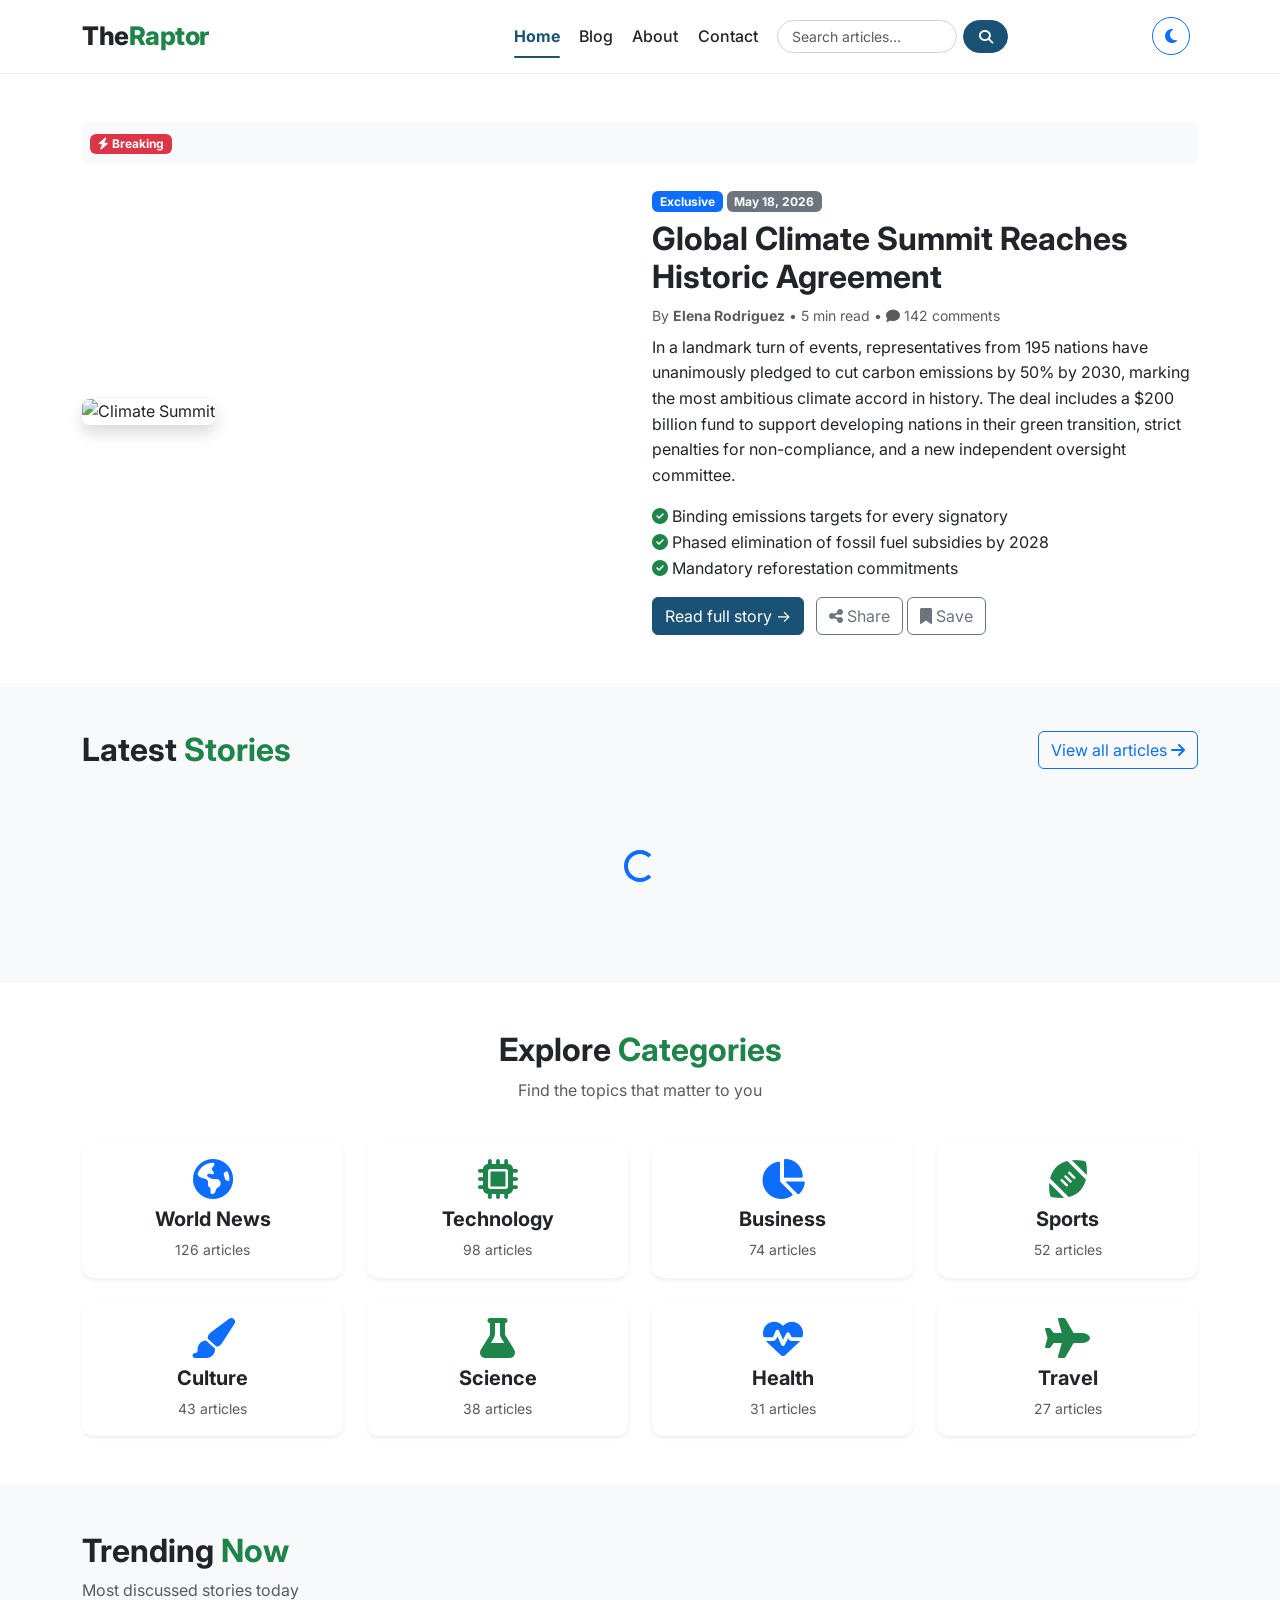
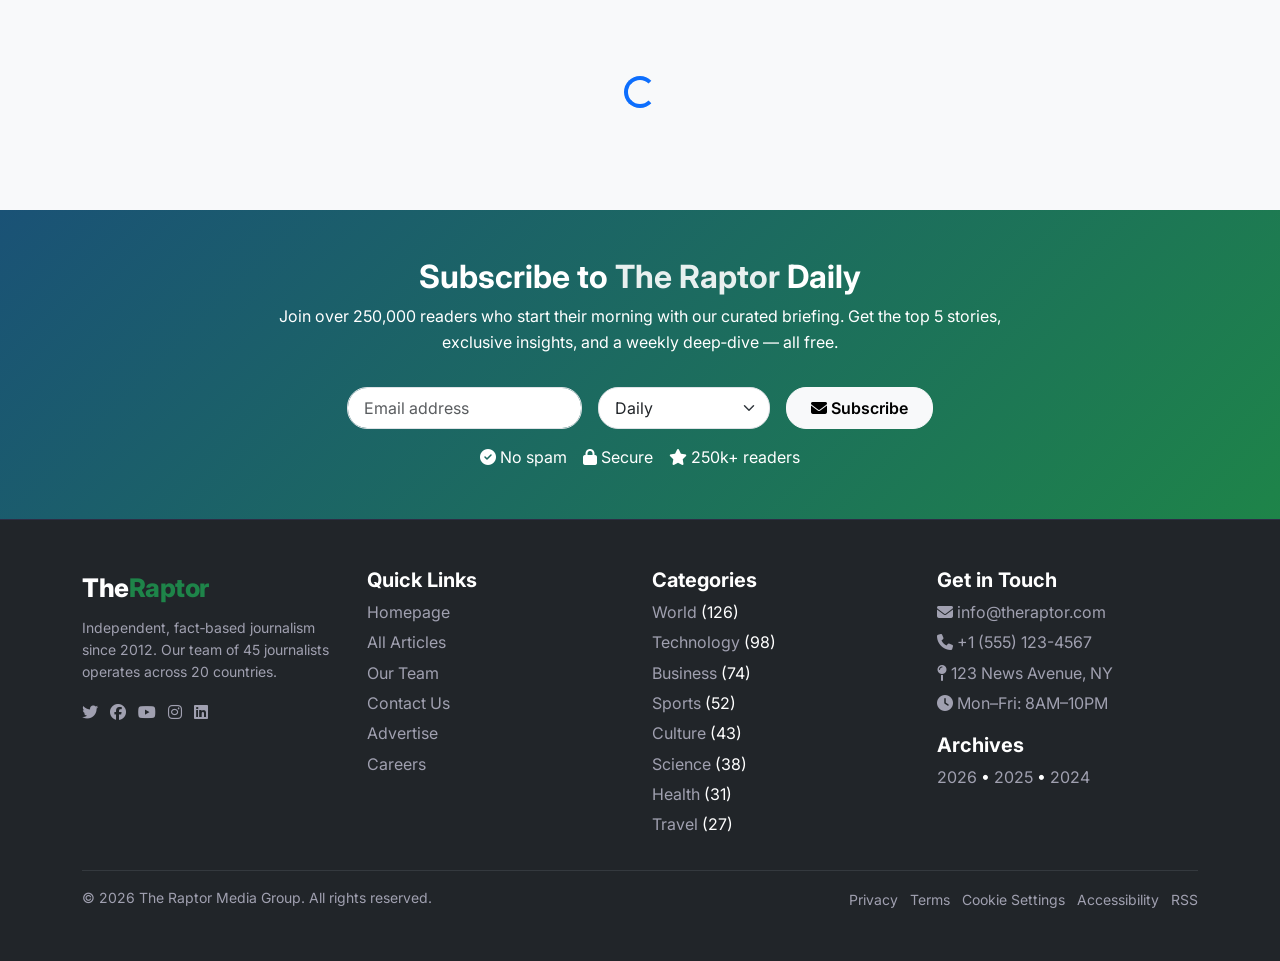
==== commit ec43c42a: "Update index.html" ====
--- a/index.html
+++ b/index.html
@@ -8,26 +8,27 @@
     <link href="https://fonts.googleapis.com/css2?family=Inter:wght@300;400;500;600;700;800;900&display=swap" rel="stylesheet" />
     <link rel="stylesheet" href="https://cdnjs.cloudflare.com/ajax/libs/font-awesome/6.5.0/css/all.min.css" />
     <link rel="stylesheet" href="css/style.css" />
-
-    <!-- Supabase SDK -->
     <script src="https://cdn.jsdelivr.net/npm/@supabase/supabase-js@2"></script>
 </head>
 <body>
 
-    <!-- ===== HEADER ===== -->
+    <!-- ===== HEADER – always visible, centered navbar ===== -->
     <header id="mainHeader" class="site-header">
         <div class="container">
             <div class="row align-items-center py-3">
+                <!-- Logo (left) -->
                 <div class="col-6 col-lg-3">
                     <a href="index.html" class="site-logo">The<span class="text-green">Raptor</span></a>
                 </div>
-                <div class="col-lg-7 d-none d-md-block">
+
+                <!-- Navbar (center) – always visible, no d-none classes -->
+                <div class="col-lg-7">
                     <nav id="mainNav" class="main-nav" aria-label="Main navigation">
                         <a href="index.html" class="nav-link active">Home</a>
                         <a href="blog.html" class="nav-link">Blog</a>
                         <a href="about.html" class="nav-link">About</a>
                         <a href="contact.html" class="nav-link">Contact</a>
-                        <!-- Search input directly in navbar -->
+                        <!-- Search input -->
                         <div class="search-nav-item">
                             <label for="navSearchInput" class="visually-hidden">Search articles</label>
                             <input type="text" id="navSearchInput" class="form-control form-control-sm" placeholder="Search articles..." aria-label="Search articles" />
@@ -35,27 +36,13 @@
                         </div>
                     </nav>
                 </div>
+
+                <!-- Dark mode toggle (right) -->
                 <div class="col-6 col-lg-2 text-end">
                     <button id="darkModeToggle" class="btn btn-outline-primary btn-sm me-2" aria-label="Toggle dark mode"><i class="fas fa-moon"></i></button>
-                    <button id="mobileMenuToggle" class="btn btn-outline-secondary btn-sm d-md-none" aria-label="Toggle mobile navigation"><i class="fas fa-bars"></i></button>
-                </div>
-            </div>
-            <!-- Mobile Nav -->
-            <div id="mobileNav" class="d-md-none" style="display:none;">
-                <nav class="mobile-nav py-3" aria-label="Mobile navigation">
-                    <a href="index.html" class="nav-link active">Home</a>
-                    <a href="blog.html" class="nav-link">Blog</a>
-                    <a href="about.html" class="nav-link">About</a>
-                    <a href="contact.html" class="nav-link">Contact</a>
-                    <div class="search-mobile mt-2">
-                        <label for="mobileSearchInput" class="visually-hidden">Search articles</label>
-                        <input type="text" id="mobileSearchInput" class="form-control form-control-sm" placeholder="Search articles..." aria-label="Search articles" />
-                        <button id="mobileSearchBtn" class="btn btn-sm btn-primary mt-1" aria-label="Submit mobile search"><i class="fas fa-search"></i> Search</button>
-                    </div>
-                </nav>
-            </div>
-            <!-- Search Results (dropdown) -->
-            <div id="searchResultsContainer" class="search-results-dropdown" style="display:none;"></div>
+                    <!-- No hamburger button -->
+                </div>
+            </div>
         </div>
     </header>
 
@@ -322,199 +309,3 @@
     <script src="js/script.js"></script>
 </body>
 </html>
-        </div>
-    </section>
-
-    <!-- ===== CATEGORIES ===== -->
-    <section id="categoriesSection" class="py-5">
-        <div class="container">
-            <div class="row mb-4">
-                <div class="col text-center">
-                    <h2 class="fw-bold">Explore <span class="text-green">Categories</span></h2>
-                    <p class="text-muted">Find the topics that matter to you</p>
-                </div>
-            </div>
-            <div class="row g-4">
-                <div class="col-md-3 col-6">
-                    <div class="card border-0 shadow-sm text-center p-3 h-100">
-                        <i class="fas fa-globe-americas text-primary fs-1"></i>
-                        <h5 class="fw-bold mt-2">World News</h5>
-                        <span class="text-muted small">126 articles</span>
-                    </div>
-                </div>
-                <div class="col-md-3 col-6">
-                    <div class="card border-0 shadow-sm text-center p-3 h-100">
-                        <i class="fas fa-microchip text-green fs-1"></i>
-                        <h5 class="fw-bold mt-2">Technology</h5>
-                        <span class="text-muted small">98 articles</span>
-                    </div>
-                </div>
-                <div class="col-md-3 col-6">
-                    <div class="card border-0 shadow-sm text-center p-3 h-100">
-                        <i class="fas fa-chart-pie text-primary fs-1"></i>
-                        <h5 class="fw-bold mt-2">Business</h5>
-                        <span class="text-muted small">74 articles</span>
-                    </div>
-                </div>
-                <div class="col-md-3 col-6">
-                    <div class="card border-0 shadow-sm text-center p-3 h-100">
-                        <i class="fas fa-football-ball text-green fs-1"></i>
-                        <h5 class="fw-bold mt-2">Sports</h5>
-                        <span class="text-muted small">52 articles</span>
-                    </div>
-                </div>
-                <div class="col-md-3 col-6">
-                    <div class="card border-0 shadow-sm text-center p-3 h-100">
-                        <i class="fas fa-paint-brush text-primary fs-1"></i>
-                        <h5 class="fw-bold mt-2">Culture</h5>
-                        <span class="text-muted small">43 articles</span>
-                    </div>
-                </div>
-                <div class="col-md-3 col-6">
-                    <div class="card border-0 shadow-sm text-center p-3 h-100">
-                        <i class="fas fa-flask text-green fs-1"></i>
-                        <h5 class="fw-bold mt-2">Science</h5>
-                        <span class="text-muted small">38 articles</span>
-                    </div>
-                </div>
-                <div class="col-md-3 col-6">
-                    <div class="card border-0 shadow-sm text-center p-3 h-100">
-                        <i class="fas fa-heartbeat text-primary fs-1"></i>
-                        <h5 class="fw-bold mt-2">Health</h5>
-                        <span class="text-muted small">31 articles</span>
-                    </div>
-                </div>
-                <div class="col-md-3 col-6">
-                    <div class="card border-0 shadow-sm text-center p-3 h-100">
-                        <i class="fas fa-plane text-green fs-1"></i>
-                        <h5 class="fw-bold mt-2">Travel</h5>
-                        <span class="text-muted small">27 articles</span>
-                    </div>
-                </div>
-            </div>
-        </div>
-    </section>
-
-    <!-- ===== TRENDING NOW ===== -->
-    <section id="trendingSection" class="py-5 bg-light">
-        <div class="container">
-            <div class="row mb-4">
-                <div class="col">
-                    <h2 class="fw-bold">Trending <span class="text-green">Now</span></h2>
-                    <span class="text-muted">Most discussed stories today</span>
-                </div>
-            </div>
-            <div class="row g-4" id="trendingContainer">
-                <!-- Dynamically populated by script.js -->
-            </div>
-        </div>
-    </section>
-
-    <!-- ===== NEWSLETTER ===== -->
-    <section id="newsletterSection" class="py-5" style="background: linear-gradient(135deg, #1a5276, #1e8449);">
-        <div class="container">
-            <div class="row justify-content-center">
-                <div class="col-lg-8 text-center text-white">
-                    <h2 class="fw-bold">Subscribe to <span style="opacity:0.9;">The Raptor</span> Daily</h2>
-                    <p>Join over 250,000 readers who start their morning with our curated briefing. Get the top 5 stories, exclusive insights, and a weekly deep‑dive — all free.</p>
-                    <form id="newsletterForm" class="row g-3 justify-content-center mt-3">
-                        <div class="col-md-4">
-                            <input type="email" class="form-control" placeholder="Email address" required />
-                        </div>
-                        <div class="col-md-3">
-                            <select class="form-select">
-                                <option value="daily">Daily</option>
-                                <option value="weekly">Weekly</option>
-                                <option value="weekend">Weekend</option>
-                            </select>
-                        </div>
-                        <div class="col-md-auto">
-                            <button type="submit" class="btn btn-light"><i class="fas fa-envelope"></i> Subscribe</button>
-                        </div>
-                    </form>
-                    <div class="mt-3 d-flex flex-wrap justify-content-center gap-3">
-                        <span><i class="fas fa-check-circle"></i> No spam</span>
-                        <span><i class="fas fa-lock"></i> Secure</span>
-                        <span><i class="fas fa-star"></i> 250k+ readers</span>
-                    </div>
-                </div>
-            </div>
-        </div>
-    </section>
-
-    <!-- ===== FOOTER ===== -->
-    <footer id="mainFooter" class="py-5 bg-dark text-white">
-        <div class="container">
-            <div class="row g-4">
-                <div class="col-md-6 col-lg-3">
-                    <a href="index.html" class="site-logo text-white">The<span class="text-green">Raptor</span></a>
-                    <p class="text-muted small mt-2">Independent, fact‑based journalism since 2012. Our team of 45 journalists operates across 20 countries.</p>
-                    <div>
-                        <a href="#" class="text-muted me-2"><i class="fab fa-twitter"></i></a>
-                        <a href="#" class="text-muted me-2"><i class="fab fa-facebook"></i></a>
-                        <a href="#" class="text-muted me-2"><i class="fab fa-youtube"></i></a>
-                        <a href="#" class="text-muted me-2"><i class="fab fa-instagram"></i></a>
-                        <a href="#" class="text-muted"><i class="fab fa-linkedin"></i></a>
-                    </div>
-                </div>
-                <div class="col-md-6 col-lg-3">
-                    <h5 class="fw-bold">Quick Links</h5>
-                    <ul class="list-unstyled">
-                        <li><a href="index.html" class="text-muted text-decoration-none">Homepage</a></li>
-                        <li><a href="blog.html" class="text-muted text-decoration-none">All Articles</a></li>
-                        <li><a href="about.html" class="text-muted text-decoration-none">Our Team</a></li>
-                        <li><a href="contact.html" class="text-muted text-decoration-none">Contact Us</a></li>
-                        <li><a href="coming-soon.html" class="text-muted text-decoration-none">Advertise</a></li>
-                        <li><a href="coming-soon.html" class="text-muted text-decoration-none">Careers</a></li>
-                    </ul>
-                </div>
-                <div class="col-md-6 col-lg-3">
-                    <h5 class="fw-bold">Categories</h5>
-                    <ul class="list-unstyled">
-                        <li><a href="blog.html" class="text-muted text-decoration-none">World</a> (126)</li>
-                        <li><a href="blog.html" class="text-muted text-decoration-none">Technology</a> (98)</li>
-                        <li><a href="blog.html" class="text-muted text-decoration-none">Business</a> (74)</li>
-                        <li><a href="blog.html" class="text-muted text-decoration-none">Sports</a> (52)</li>
-                        <li><a href="blog.html" class="text-muted text-decoration-none">Culture</a> (43)</li>
-                        <li><a href="blog.html" class="text-muted text-decoration-none">Science</a> (38)</li>
-                        <li><a href="blog.html" class="text-muted text-decoration-none">Health</a> (31)</li>
-                        <li><a href="blog.html" class="text-muted text-decoration-none">Travel</a> (27)</li>
-                    </ul>
-                </div>
-                <div class="col-md-6 col-lg-3">
-                    <h5 class="fw-bold">Get in Touch</h5>
-                    <ul class="list-unstyled">
-                        <li><i class="fas fa-envelope text-muted"></i> <a href="mailto:info@theraptor.com" class="text-muted text-decoration-none">info@theraptor.com</a></li>
-                        <li><i class="fas fa-phone text-muted"></i> <span class="text-muted">+1 (555) 123-4567</span></li>
-                        <li><i class="fas fa-map-pin text-muted"></i> <span class="text-muted">123 News Avenue, NY</span></li>
-                        <li><i class="fas fa-clock text-muted"></i> <span class="text-muted">Mon–Fri: 8AM–10PM</span></li>
-                    </ul>
-                    <h5 class="fw-bold mt-3">Archives</h5>
-                    <ul class="list-unstyled">
-                        <li><a href="coming-soon.html" class="text-muted text-decoration-none">2026</a> • <a href="coming-soon.html" class="text-muted text-decoration-none">2025</a> • <a href="coming-soon.html" class="text-muted text-decoration-none">2024</a></li>
-                    </ul>
-                </div>
-            </div>
-            <hr class="border-secondary" />
-            <div class="row">
-                <div class="col-md-6 text-center text-md-start">
-                    <p class="text-muted small mb-0">&copy; 2026 The Raptor Media Group. All rights reserved.</p>
-                </div>
-                <div class="col-md-6 text-center text-md-end">
-                    <a href="coming-soon.html" class="text-muted small text-decoration-none me-2">Privacy</a>
-                    <a href="coming-soon.html" class="text-muted small text-decoration-none me-2">Terms</a>
-                    <a href="coming-soon.html" class="text-muted small text-decoration-none me-2">Cookie Settings</a>
-                    <a href="coming-soon.html" class="text-muted small text-decoration-none me-2">Accessibility</a>
-                    <a href="coming-soon.html" class="text-muted small text-decoration-none">RSS</a>
-                </div>
-            </div>
-        </div>
-    </footer>
-
-    <!-- Bootstrap JS -->
-    <script src="https://cdn.jsdelivr.net/npm/bootstrap@5.3.0-alpha1/dist/js/bootstrap.bundle.min.js"></script>
-
-    <!-- Your main JavaScript file -->
-    <script src="js/script.js"></script>
-</body>
-</html>
--- a/css/style.css
+++ b/css/style.css
@@ -16,6 +16,7 @@
     --shadow: 0 4px 12px rgba(0,0,0,0.08);
     --radius: 12px;
     --header-height: 70px;
+    --transition: 0.3s ease;
 }
 
 * {
@@ -24,11 +25,65 @@
     box-sizing: border-box;
 }
 
+html {
+    scroll-behavior: smooth;
+}
+
 body {
     font-family: 'Inter', sans-serif;
     background-color: var(--white);
     color: var(--text-dark);
-    transition: background-color 0.3s, color 0.3s;
+    transition: background-color var(--transition), color var(--transition);
+    line-height: 1.6;
+}
+
+img {
+    max-width: 100%;
+    height: auto;
+}
+
+a {
+    transition: color 0.2s ease;
+}
+
+/* ============================================================
+   UTILITY CLASSES
+   ============================================================ */
+.text-green {
+    color: var(--green) !important;
+}
+
+.bg-green {
+    background-color: var(--green) !important;
+    color: #fff !important;
+}
+
+.bg-green-subtle {
+    background-color: #d5f5e3 !important;
+}
+
+.text-green-emphasis {
+    color: var(--green-dark) !important;
+}
+
+.shadow-hover {
+    transition: box-shadow var(--transition), transform var(--transition);
+}
+.shadow-hover:hover {
+    transform: translateY(-4px);
+    box-shadow: 0 12px 28px rgba(0,0,0,0.12) !important;
+}
+
+.visually-hidden {
+    position: absolute !important;
+    width: 1px !important;
+    height: 1px !important;
+    padding: 0 !important;
+    margin: -1px !important;
+    overflow: hidden !important;
+    clip: rect(0, 0, 0, 0) !important;
+    white-space: nowrap !important;
+    border: 0 !important;
 }
 
 /* ============================================================
@@ -38,9 +93,15 @@
     background-color: var(--dark-bg);
     color: var(--text-light);
 }
+
 body.dark-mode .bg-light {
     background-color: #2d2d44 !important;
 }
+
+body.dark-mode .bg-white {
+    background-color: #2d2d44 !important;
+}
+
 body.dark-mode .card,
 body.dark-mode .accordion-item,
 body.dark-mode .list-group-item {
@@ -48,61 +109,107 @@
     border-color: #444;
     color: var(--text-light);
 }
-body.dark-mode .text-muted {
+
+body.dark-mode .card .text-muted,
+body.dark-mode .accordion-item .text-muted,
+body.dark-mode .list-group-item .text-muted {
     color: #aaa !important;
 }
+
 body.dark-mode .border {
     border-color: #444 !important;
 }
+
+body.dark-mode .border-secondary {
+    border-color: #444 !important;
+}
+
 body.dark-mode .btn-outline-primary {
     color: var(--primary-light);
     border-color: var(--primary-light);
 }
-body.dark-mode .btn-outline-primary:hover {
+body.dark-mode .btn-outline-primary:hover,
+body.dark-mode .btn-outline-primary:focus {
     background-color: var(--primary-light);
     color: #fff;
 }
+
 body.dark-mode .btn-outline-secondary {
     color: #ccc;
     border-color: #555;
 }
-body.dark-mode .btn-outline-secondary:hover {
+body.dark-mode .btn-outline-secondary:hover,
+body.dark-mode .btn-outline-secondary:focus {
     background-color: #555;
     color: #fff;
 }
-body.dark-mode .site-header {
-    background-color: #1a1a2e !important;
-    border-bottom: 1px solid #333;
-}
-body.dark-mode .site-logo {
+
+body.dark-mode .btn-primary {
+    background-color: var(--primary-light);
+    border-color: var(--primary-light);
+}
+body.dark-mode .btn-primary:hover {
+    background-color: #1a6a9a;
+    border-color: #1a6a9a;
+}
+
+body.dark-mode .btn-light {
+    background-color: #2d2d44;
+    border-color: #444;
     color: var(--text-light);
 }
-body.dark-mode .site-logo span {
-    color: var(--green-light);
-}
-body.dark-mode .nav-link {
-    color: #ccc !important;
-}
-body.dark-mode .nav-link:hover,
-body.dark-mode .nav-link.active {
-    color: #fff !important;
-}
-body.dark-mode footer {
-    background-color: #111 !important;
-}
-body.dark-mode .search-results-dropdown {
-    background: #2d2d44;
-    border: 1px solid #444;
-}
-body.dark-mode .search-results-dropdown .result-item {
-    border-bottom-color: #444;
-}
-body.dark-mode .search-results-dropdown .result-item:hover {
-    background: #3d3d5a;
-}
-body.dark-mode .search-results-dropdown .result-meta {
-    color: #999;
-}
+body.dark-mode .btn-light:hover {
+    background-color: #3d3d5a;
+    border-color: #555;
+    color: #fff;
+}
+
+body.dark-mode .form-control,
+body.dark-mode .form-select {
+    background-color: #2d2d44;
+    border-color: #444;
+    color: var(--text-light);
+}
+body.dark-mode .form-control::placeholder {
+    color: #888;
+}
+body.dark-mode .form-control:focus,
+body.dark-mode .form-select:focus {
+    background-color: #3d3d5a;
+    border-color: var(--primary-light);
+    color: var(--text-light);
+}
+
+body.dark-mode .form-check-label {
+    color: var(--text-light);
+}
+
+body.dark-mode .badge.bg-light {
+    background-color: #2d2d44 !important;
+    color: var(--text-light) !important;
+    border-color: #444 !important;
+}
+
+body.dark-mode .badge.bg-light .text-primary {
+    color: var(--primary-light) !important;
+}
+
+body.dark-mode .accordion-button {
+    background-color: #2d2d44;
+    color: var(--text-light);
+}
+body.dark-mode .accordion-button:not(.collapsed) {
+    background-color: #3d3d5a;
+    color: #fff;
+}
+body.dark-mode .accordion-button::after {
+    filter: invert(1) brightness(0.8);
+}
+body.dark-mode .accordion-body {
+    background-color: #2d2d44;
+    color: var(--text-light);
+}
+
 body.dark-mode .pagination .page-link {
     background-color: #2d2d44;
     border-color: #444;
@@ -113,8 +220,8 @@
     color: #fff;
 }
 body.dark-mode .pagination .page-item.active .page-link {
-    background-color: var(--primary);
-    border-color: var(--primary);
+    background-color: var(--primary-light);
+    border-color: var(--primary-light);
     color: #fff;
 }
 body.dark-mode .pagination .page-item.disabled .page-link {
@@ -122,38 +229,28 @@
     border-color: #333;
     color: #666;
 }
-body.dark-mode .filter-btn.btn-outline-primary {
-    color: var(--primary-light);
-    border-color: var(--primary-light);
-}
-body.dark-mode .filter-btn.btn-outline-primary.active,
-body.dark-mode .filter-btn.btn-outline-primary:hover {
-    background-color: var(--primary-light);
-    color: #fff;
-}
-body.dark-mode .filter-btn.btn-primary {
-    background-color: var(--primary-light);
-    border-color: var(--primary-light);
-    color: #fff;
-}
-body.dark-mode .mobile-nav {
-    background-color: #1a1a2e;
-}
-body.dark-mode .mobile-nav .nav-link {
-    border-bottom-color: #333;
+
+body.dark-mode .alert-success {
+    background-color: #145a32;
+    border-color: #1e8449;
+    color: #d5f5e3;
+}
+body.dark-mode .alert-danger {
+    background-color: #5a1a1a;
+    border-color: #842121;
+    color: #f5d5d5;
+}
+
+body.dark-mode .text-muted {
+    color: #aaa !important;
+}
+body.dark-mode .text-dark {
     color: #ccc !important;
 }
-body.dark-mode .mobile-nav .nav-link:hover,
-body.dark-mode .mobile-nav .nav-link.active {
-    color: #fff !important;
-}
-body.dark-mode .search-nav-item .form-control {
-    background-color: #2d2d44;
-    border-color: #444;
-    color: var(--text-light);
-}
-body.dark-mode .search-nav-item .form-control::placeholder {
-    color: #888;
+
+body.dark-mode .toast {
+    background: #2d2d44 !important;
+    color: var(--text-light) !important;
 }
 
 /* ============================================================
@@ -165,7 +262,11 @@
     position: sticky;
     top: 0;
     z-index: 1030;
-    transition: background 0.3s, border-color 0.3s;
+    transition: background var(--transition), border-color var(--transition);
+}
+body.dark-mode .site-header {
+    background-color: #1a1a2e !important;
+    border-bottom: 1px solid #333 !important;
 }
 
 /* --- Logo --- */
@@ -176,6 +277,7 @@
     color: var(--text-dark);
     letter-spacing: -0.5px;
     white-space: nowrap;
+    transition: color var(--transition);
 }
 .site-logo span {
     color: var(--green);
@@ -202,6 +304,7 @@
     transition: color 0.2s;
     padding: 0.4rem 0;
     white-space: nowrap;
+    position: relative;
 }
 .nav-link:hover,
 .nav-link.active {
@@ -210,12 +313,25 @@
 .nav-link.active {
     font-weight: 700;
 }
+.nav-link.active::after {
+    content: '';
+    position: absolute;
+    bottom: -2px;
+    left: 0;
+    width: 100%;
+    height: 2px;
+    background-color: var(--primary);
+    border-radius: 2px;
+}
 body.dark-mode .nav-link {
     color: #ccc !important;
 }
 body.dark-mode .nav-link:hover,
 body.dark-mode .nav-link.active {
     color: #fff !important;
+}
+body.dark-mode .nav-link.active::after {
+    background-color: var(--primary-light);
 }
 
 /* --- Search in Navbar (Desktop) --- */
@@ -230,17 +346,33 @@
     padding: 0.3rem 0.9rem;
     font-size: 0.875rem;
     border: 1px solid #ced4da;
+    transition: border-color 0.2s, box-shadow 0.2s;
 }
 .search-nav-item .form-control:focus {
     border-color: var(--primary);
     box-shadow: 0 0 0 0.2rem rgba(26, 82, 118, 0.15);
+    outline: none;
 }
 .search-nav-item .btn {
     border-radius: 20px;
     padding: 0.3rem 0.9rem;
 }
 
-/* --- Header Controls (Dark Mode + Mobile Toggle) --- */
+body.dark-mode .search-nav-item .form-control {
+    background-color: #2d2d44;
+    border-color: #444;
+    color: var(--text-light);
+}
+body.dark-mode .search-nav-item .form-control::placeholder {
+    color: #888;
+}
+body.dark-mode .search-nav-item .form-control:focus {
+    background-color: #3d3d5a;
+    border-color: var(--primary-light);
+    box-shadow: 0 0 0 0.2rem rgba(46, 134, 193, 0.2);
+}
+
+/* --- Header Controls --- */
 .header-controls {
     display: flex;
     align-items: center;
@@ -248,37 +380,60 @@
     justify-content: flex-end;
 }
 
-/* --- Mobile Menu Toggle Button --- */
-.mobile-menu-btn {
+/* --- Dark Mode Toggle --- */
+#darkModeToggle {
+    border-radius: 50%;
+    width: 38px;
+    height: 38px;
+    padding: 0;
+    display: inline-flex;
+    align-items: center;
+    justify-content: center;
+    font-size: 1rem;
+    transition: all 0.2s;
+}
+body.dark-mode #darkModeToggle {
+    border-color: #444;
+    color: #f1c40f;
+}
+#darkModeToggle:hover {
+    transform: rotate(15deg);
+}
+
+/* --- Mobile Menu Toggle --- */
+#mobileMenuToggle {
     display: none;
-    background: none;
-    border: 1px solid #ced4da;
     border-radius: 8px;
     padding: 0.4rem 0.6rem;
     font-size: 1.2rem;
+    background: none;
+    border: 1px solid #ced4da;
     color: var(--text-dark);
     cursor: pointer;
     transition: all 0.2s;
 }
-.mobile-menu-btn:hover {
+#mobileMenuToggle:hover {
     background: var(--light-bg);
 }
-body.dark-mode .mobile-menu-btn {
+body.dark-mode #mobileMenuToggle {
     border-color: #444;
     color: #ccc;
 }
-body.dark-mode .mobile-menu-btn:hover {
+body.dark-mode #mobileMenuToggle:hover {
     background: #2d2d44;
 }
 
-/* --- Mobile Navigation (Hidden by default on desktop) --- */
-.mobile-nav {
+/* --- Mobile Navigation (class-based toggle) --- */
+#mobileNav {
     display: none;
     padding: 1rem 0;
     border-top: 1px solid #e9ecef;
     background: var(--white);
 }
-body.dark-mode .mobile-nav {
+#mobileNav.open {
+    display: block !important;
+}
+body.dark-mode #mobileNav {
     border-top-color: #333;
     background: #1a1a2e;
 }
@@ -288,6 +443,13 @@
     padding: 0.6rem 0;
     border-bottom: 1px solid #eee;
     font-size: 1rem;
+    color: var(--text-dark);
+    text-decoration: none;
+    transition: color 0.2s;
+}
+.mobile-nav .nav-link:hover,
+.mobile-nav .nav-link.active {
+    color: var(--primary);
 }
 body.dark-mode .mobile-nav .nav-link {
     border-bottom-color: #333;
@@ -306,9 +468,14 @@
     border-radius: 20px;
     padding: 0.4rem 1rem;
 }
+.mobile-nav .search-mobile .btn {
+    width: 100%;
+    border-radius: 20px;
+    margin-top: 0.4rem;
+}
 
 /* --- Search Results Dropdown --- */
-.search-results-dropdown {
+#searchResultsContainer {
     position: absolute;
     top: 100%;
     left: 0;
@@ -323,50 +490,44 @@
     margin-top: 0.25rem;
     border: 1px solid #e9ecef;
 }
-body.dark-mode .search-results-dropdown {
+body.dark-mode #searchResultsContainer {
     background: #2d2d44;
     border-color: #444;
 }
 
-.search-results-dropdown .result-item {
+#searchResultsContainer .result-item {
     padding: 0.6rem 1rem;
     border-bottom: 1px solid #f0f0f0;
     cursor: pointer;
     transition: background 0.15s;
 }
-.search-results-dropdown .result-item:last-child {
+#searchResultsContainer .result-item:last-child {
     border-bottom: none;
 }
-.search-results-dropdown .result-item:hover {
+#searchResultsContainer .result-item:hover {
     background: var(--light-bg);
 }
-body.dark-mode .search-results-dropdown .result-item {
+body.dark-mode #searchResultsContainer .result-item {
     border-bottom-color: #3d3d5a;
 }
-body.dark-mode .search-results-dropdown .result-item:hover {
+body.dark-mode #searchResultsContainer .result-item:hover {
     background: #3d3d5a;
 }
 
-.search-results-dropdown .result-title {
+#searchResultsContainer .result-title {
     font-weight: 600;
     color: var(--text-dark);
 }
-body.dark-mode .search-results-dropdown .result-title {
+body.dark-mode #searchResultsContainer .result-title {
     color: var(--text-light);
 }
 
-.search-results-dropdown .result-meta {
+#searchResultsContainer .result-meta {
     font-size: 0.8rem;
     color: #6c757d;
 }
-body.dark-mode .search-results-dropdown .result-meta {
+body.dark-mode #searchResultsContainer .result-meta {
     color: #999;
-}
-
-.search-results-dropdown .no-results {
-    padding: 1rem;
-    text-align: center;
-    color: #6c757d;
 }
 
 /* ============================================================
@@ -375,86 +536,119 @@
 .btn-primary {
     background-color: var(--primary);
     border-color: var(--primary);
-}
-.btn-primary:hover {
+    transition: all 0.2s;
+}
+.btn-primary:hover,
+.btn-primary:focus {
     background-color: var(--primary-dark);
     border-color: var(--primary-dark);
-}
+    transform: translateY(-1px);
+    box-shadow: 0 4px 12px rgba(26, 82, 118, 0.3);
+}
+
 .btn-green {
     background-color: var(--green);
     border-color: var(--green);
     color: #fff;
-}
-.btn-green:hover {
+    transition: all 0.2s;
+}
+.btn-green:hover,
+.btn-green:focus {
     background-color: var(--green-dark);
     border-color: var(--green-dark);
     color: #fff;
-}
-.text-green {
-    color: var(--green);
-}
-.bg-green {
-    background-color: var(--green);
-}
-.bg-green-subtle {
-    background-color: #d5f5e3;
-}
-.text-green-emphasis {
-    color: var(--green-dark);
-}
-
-/* Dark mode toggle button */
-#darkModeToggle {
-    border-radius: 50%;
-    width: 38px;
-    height: 38px;
-    padding: 0;
-    display: inline-flex;
-    align-items: center;
-    justify-content: center;
-    font-size: 1rem;
-}
-body.dark-mode #darkModeToggle {
-    border-color: #444;
-    color: #f1c40f;
-}
-
-/* Category filter buttons */
+    transform: translateY(-1px);
+    box-shadow: 0 4px 12px rgba(30, 132, 73, 0.3);
+}
+
+.btn-outline-primary {
+    transition: all 0.2s;
+}
+.btn-outline-primary:hover {
+    transform: translateY(-1px);
+    box-shadow: 0 4px 12px rgba(26, 82, 118, 0.2);
+}
+
+.btn-outline-secondary {
+    transition: all 0.2s;
+}
+.btn-outline-secondary:hover {
+    transform: translateY(-1px);
+}
+
+/* ============================================================
+   CATEGORY FILTER BUTTONS
+   ============================================================ */
 .filter-btn {
     transition: all 0.2s;
-}
-.filter-btn.active {
+    border-radius: 20px;
+    padding: 0.3rem 1rem;
+    font-weight: 500;
+}
+.filter-btn:hover {
+    transform: translateY(-2px);
+}
+.filter-btn.btn-primary {
     background-color: var(--primary);
     border-color: var(--primary);
     color: #fff;
 }
-.filter-btn.active:hover {
+.filter-btn.btn-primary:hover {
     background-color: var(--primary-dark);
     border-color: var(--primary-dark);
 }
-body.dark-mode .filter-btn.active {
+.filter-btn.btn-outline-primary {
+    color: var(--primary);
+    border-color: var(--primary);
+}
+.filter-btn.btn-outline-primary:hover,
+.filter-btn.btn-outline-primary.active {
+    background-color: var(--primary);
+    border-color: var(--primary);
+    color: #fff;
+}
+body.dark-mode .filter-btn.btn-outline-primary {
+    color: var(--primary-light);
+    border-color: var(--primary-light);
+}
+body.dark-mode .filter-btn.btn-outline-primary:hover,
+body.dark-mode .filter-btn.btn-outline-primary.active {
     background-color: var(--primary-light);
     border-color: var(--primary-light);
     color: #fff;
 }
+body.dark-mode .filter-btn.btn-primary {
+    background-color: var(--primary-light);
+    border-color: var(--primary-light);
+}
 
 /* ============================================================
    CARDS
    ============================================================ */
 .card {
     border-radius: var(--radius);
-    transition: transform 0.2s, box-shadow 0.2s;
+    transition: transform var(--transition), box-shadow var(--transition);
+    overflow: hidden;
 }
 .card:hover {
     transform: translateY(-4px);
-    box-shadow: 0 12px 28px rgba(0,0,0,0.12);
-}
+    box-shadow: 0 12px 28px rgba(0,0,0,0.12) !important;
+}
+body.dark-mode .card:hover {
+    box-shadow: 0 12px 28px rgba(0,0,0,0.4) !important;
+}
+
 .card-img-top {
     border-top-left-radius: var(--radius);
     border-top-right-radius: var(--radius);
     height: 200px;
     object-fit: cover;
-}
+    transition: transform 0.4s ease;
+}
+.card:hover .card-img-top {
+    transform: scale(1.02);
+}
+
 .card .card-text {
     display: -webkit-box;
     -webkit-line-clamp: 3;
@@ -463,7 +657,12 @@
     text-overflow: ellipsis;
 }
 
-/* Article card category badge */
+.card-footer {
+    background: transparent !important;
+    border-top: none !important;
+}
+
+/* Article category badge on cards */
 .article-category {
     position: absolute;
     top: 12px;
@@ -477,30 +676,85 @@
     text-transform: uppercase;
     letter-spacing: 0.5px;
     z-index: 2;
-}
-
-/* Featured article */
+    box-shadow: 0 2px 8px rgba(0,0,0,0.15);
+}
+body.dark-mode .article-category {
+    background: var(--primary-light);
+}
+
+/* ============================================================
+   FEATURED ARTICLE
+   ============================================================ */
 #featuredContainer .featured-image {
     border-radius: var(--radius);
     object-fit: cover;
     width: 100%;
     max-height: 400px;
-}
-
-/* ============================================================
-   STATS
+    transition: transform 0.4s ease;
+}
+#featuredContainer .featured-image:hover {
+    transform: scale(1.01);
+}
+
+/* ============================================================
+   BREAKING NEWS
+   ============================================================ */
+.breaking-news {
+    overflow: hidden;
+    white-space: nowrap;
+    text-overflow: ellipsis;
+}
+.breaking-news .badge {
+    animation: pulse 2s infinite;
+}
+
+@keyframes pulse {
+    0%, 100% { opacity: 1; }
+    50% { opacity: 0.7; }
+}
+
+#breakingText {
+    display: inline-block;
+    animation: scrollText 25s linear infinite;
+}
+@media (max-width: 575.98px) {
+    #breakingText {
+        animation: scrollText 30s linear infinite;
+        white-space: normal;
+        display: block;
+    }
+}
+
+@keyframes scrollText {
+    0% { transform: translateX(100%); }
+    100% { transform: translateX(-100%); }
+}
+@media (max-width: 575.98px) {
+    @keyframes scrollText {
+        0% { transform: translateX(0); }
+        100% { transform: translateX(0); }
+    }
+}
+
+/* ============================================================
+   STATS SECTION
    ============================================================ */
 .stat-item {
     padding: 1rem;
-}
-.stat-item span:first-child {
+    transition: transform var(--transition);
+}
+.stat-item:hover {
+    transform: scale(1.05);
+}
+.stat-item .display-4 {
+    font-weight: 800;
     display: block;
-    font-size: 2.5rem;
-    font-weight: 800;
-}
-.stat-item span:last-child {
+    line-height: 1.2;
+}
+.stat-item .d-block {
     font-size: 1rem;
     opacity: 0.9;
+    margin-top: 0.2rem;
 }
 
 /* ============================================================
@@ -510,6 +764,13 @@
     color: var(--primary);
     border-radius: 8px;
     margin: 0 0.2rem;
+    transition: all 0.2s;
+}
+.pagination .page-link:hover {
+    background-color: var(--primary);
+    color: #fff;
+    transform: translateY(-2px);
+    box-shadow: 0 4px 12px rgba(26, 82, 118, 0.2);
 }
 .pagination .page-item.active .page-link {
     background-color: var(--primary);
@@ -518,22 +779,125 @@
 }
 .pagination .page-item.disabled .page-link {
     color: #6c757d;
+    pointer-events: none;
+}
+body.dark-mode .pagination .page-link:hover {
+    background-color: var(--primary-light);
+    color: #fff;
+}
+body.dark-mode .pagination .page-item.active .page-link {
+    background-color: var(--primary-light);
+    border-color: var(--primary-light);
+}
+
+/* ============================================================
+   NEWSLETTER SECTION
+   ============================================================ */
+#newsletterSection input,
+#newsletterSection select {
+    border-radius: 20px;
+    padding: 0.5rem 1rem;
+}
+#newsletterSection .btn-light {
+    border-radius: 20px;
+    padding: 0.5rem 1.5rem;
+    font-weight: 600;
+    transition: all 0.2s;
+}
+#newsletterSection .btn-light:hover {
+    transform: translateY(-2px);
+    box-shadow: 0 4px 16px rgba(0,0,0,0.2);
+}
+
+/* ============================================================
+   CONTACT FORM
+   ============================================================ */
+#contactForm .form-control,
+#contactForm .form-select {
+    border-radius: var(--radius);
+    padding: 0.6rem 1rem;
+}
+#contactForm .form-control:focus,
+#contactForm .form-select:focus {
+    border-color: var(--primary);
+    box-shadow: 0 0 0 0.2rem rgba(26, 82, 118, 0.15);
+}
+#contactForm .btn-primary {
+    border-radius: 20px;
+    padding: 0.6rem 2rem;
+    font-weight: 600;
+}
+#contactForm .btn-primary:hover {
+    transform: translateY(-2px);
+}
+
+/* ============================================================
+   TOAST NOTIFICATIONS
+   ============================================================ */
+.toast-container {
+    z-index: 9999;
+    max-width: 350px;
+    pointer-events: none;
+}
+.toast-container .toast {
+    pointer-events: auto;
+    border-radius: var(--radius);
+    box-shadow: 0 4px 24px rgba(0,0,0,0.15);
+    animation: slideIn 0.4s cubic-bezier(0.25, 0.46, 0.45, 0.94);
+}
+
+@keyframes slideIn {
+    from {
+        opacity: 0;
+        transform: translateX(50px);
+    }
+    to {
+        opacity: 1;
+        transform: translateX(0);
+    }
+}
+
+.toast-container .toast .btn-close {
+    filter: brightness(0) invert(1);
+    opacity: 0.8;
+}
+.toast-container .toast .btn-close:hover {
+    opacity: 1;
 }
 
 /* ============================================================
    FOOTER
    ============================================================ */
+footer {
+    background: #1a1a2e !important;
+    border-top: 1px solid #2d2d44;
+}
 footer a {
     transition: color 0.2s;
 }
 footer a:hover {
     color: var(--white) !important;
 }
-body:not(.dark-mode) footer .text-muted {
-    color: #c0c0c0 !important;
-}
-body:not(.dark-mode) footer .text-muted:hover {
+footer .text-muted {
+    color: #a0a0b0 !important;
+}
+footer .text-muted:hover {
     color: #fff !important;
+}
+footer hr {
+    border-color: #2d2d44 !important;
+}
+footer ul {
+    padding-left: 0;
+}
+footer ul li {
+    margin-bottom: 0.3rem;
+}
+footer .site-logo {
+    color: #fff;
+}
+footer .site-logo span {
+    color: var(--green-light);
 }
 
 /* ============================================================
@@ -542,37 +906,37 @@
 
 /* --- TABLETS & SMALLER (up to 991px) --- */
 @media (max-width: 991.98px) {
-    /* Hide desktop nav, show mobile toggle */
     .main-nav {
-        display: none;
-    }
-    .mobile-menu-btn {
-        display: inline-flex;
-    }
-
-    /* Mobile nav visible when toggled */
-    .mobile-nav.open {
-        display: block;
-    }
-
-    /* Search in mobile nav - centered */
-    .mobile-nav .search-mobile {
-        padding: 0.5rem 0;
-    }
-    .mobile-nav .search-mobile .form-control {
-        border-radius: 20px;
-        padding: 0.5rem 1rem;
-        width: 100%;
-    }
-    .mobile-nav .search-mobile .btn {
-        width: 100%;
-        border-radius: 20px;
-        margin-top: 0.4rem;
-    }
-
-    /* Header controls: align dark mode + mobile toggle to right */
+        display: none !important;
+    }
+    #mobileMenuToggle {
+        display: inline-flex !important;
+    }
+    #mobileNav.open {
+        display: block !important;
+    }
+    #searchResultsContainer {
+        position: relative;
+        top: auto;
+        left: auto;
+        right: auto;
+        margin-top: 0.5rem;
+    }
     .header-controls {
         justify-content: flex-end;
+    }
+}
+
+/* --- DESKTOP (992px and up) --- */
+@media (min-width: 992px) {
+    #mobileNav {
+        display: none !important;
+    }
+    #mobileNav.open {
+        display: none !important;
+    }
+    .main-nav {
+        display: flex !important;
     }
 }
 
@@ -581,19 +945,21 @@
     .site-logo {
         font-size: 1.2rem;
     }
-    .stat-item span:first-child {
-        font-size: 1.8rem;
+    .stat-item .display-4 {
+        font-size: 2.2rem !important;
     }
     .card-img-top {
         height: 140px;
     }
     .breaking-news {
         font-size: 0.85rem;
+        white-space: normal;
     }
     #breakingText {
         display: block;
         white-space: normal;
         line-height: 1.5;
+        animation: none !important;
     }
     .btn {
         font-size: 0.8rem;
@@ -602,18 +968,47 @@
     #featuredContainer .featured-image {
         max-height: 200px;
     }
-
-    /* Dark mode toggle smaller on phones */
     #darkModeToggle {
         width: 34px;
         height: 34px;
         font-size: 0.85rem;
     }
-
-    /* Mobile nav adjustments */
+    #mobileMenuToggle {
+        padding: 0.3rem 0.5rem;
+        font-size: 1rem;
+    }
     .mobile-nav .nav-link {
         font-size: 0.95rem;
         padding: 0.5rem 0;
+    }
+    #newsletterSection .btn-light {
+        width: 100%;
+    }
+    #contactForm .btn-primary {
+        width: 100%;
+    }
+    h1 {
+        font-size: 1.8rem !important;
+    }
+    h2 {
+        font-size: 1.4rem !important;
+    }
+    .display-4 {
+        font-size: 2.2rem !important;
+    }
+    .search-nav-item .form-control {
+        width: 100% !important;
+    }
+    .search-nav-item {
+        flex-wrap: wrap;
+    }
+    .search-nav-item .btn {
+        flex: 1;
+    }
+    .toast-container {
+        max-width: 90%;
+        left: 5%;
+        right: 5%;
     }
 }
 
@@ -627,22 +1022,25 @@
         padding: 0.2rem 0.4rem;
     }
     h1 {
+        font-size: 1.5rem !important;
+    }
+    h2 {
+        font-size: 1.2rem !important;
+    }
+    .display-4 {
         font-size: 1.8rem !important;
-    }
-    h2 {
-        font-size: 1.4rem !important;
-    }
-    .display-4 {
-        font-size: 2.2rem !important;
     }
     #darkModeToggle {
         width: 30px;
         height: 30px;
         font-size: 0.75rem;
     }
-    .mobile-menu-btn {
-        padding: 0.3rem 0.5rem;
-        font-size: 1rem;
+    #mobileMenuToggle {
+        padding: 0.2rem 0.4rem;
+        font-size: 0.85rem;
+    }
+    .card-img-top {
+        height: 120px;
     }
 }
 
@@ -654,8 +1052,8 @@
     .card-img-top {
         height: 180px;
     }
-    .stat-item span:first-child {
-        font-size: 2.2rem;
+    .stat-item .display-4 {
+        font-size: 2.5rem !important;
     }
 }
 
@@ -715,16 +1113,31 @@
 }
 
 /* ============================================================
+   ACCESSIBILITY: FOCUS VISIBLE
+   ============================================================ */
+:focus-visible {
+    outline: 2px solid var(--primary);
+    outline-offset: 2px;
+}
+body.dark-mode :focus-visible {
+    outline-color: var(--primary-light);
+}
+
+/* ============================================================
    PRINT STYLES
    ============================================================ */
 @media print {
     .site-header,
-    .site-footer,
-    .search-bar-container,
-    .search-results-dropdown,
-    .mobile-nav,
+    footer,
+    .search-nav-item,
+    #searchResultsContainer,
+    #mobileNav,
     #darkModeToggle,
-    .mobile-menu-btn {
+    #mobileMenuToggle,
+    #newsletterSection,
+    .breaking-news,
+    .filter-btn,
+    .btn {
         display: none !important;
     }
     body {
@@ -733,6 +1146,45 @@
     }
     .card {
         box-shadow: none !important;
-        border: 1px solid #ccc !important;
-    }
-}
+        border: 1px solid #ddd !important;
+        break-inside: avoid;
+    }
+    .card-img-top {
+        height: 150px !important;
+    }
+    .container {
+        max-width: 100% !important;
+    }
+    a {
+        color: #000 !important;
+        text-decoration: underline !important;
+    }
+    .text-muted {
+        color: #666 !important;
+    }
+}
+
+/* ============================================================
+   SCROLLBAR STYLING
+   ============================================================ */
+::-webkit-scrollbar {
+    width: 8px;
+    height: 8px;
+}
+::-webkit-scrollbar-track {
+    background: var(--light-bg);
+    border-radius: 4px;
+}
+::-webkit-scrollbar-thumb {
+    background: var(--primary);
+    border-radius: 4px;
+}
+::-webkit-scrollbar-thumb:hover {
+    background: var(--primary-dark);
+}
+body.dark-mode ::-webkit-scrollbar-track {
+    background: #2d2d44;
+}
+body.dark-mode ::-webkit-scrollbar-thumb {
+    background: var(--primary-light);
+}
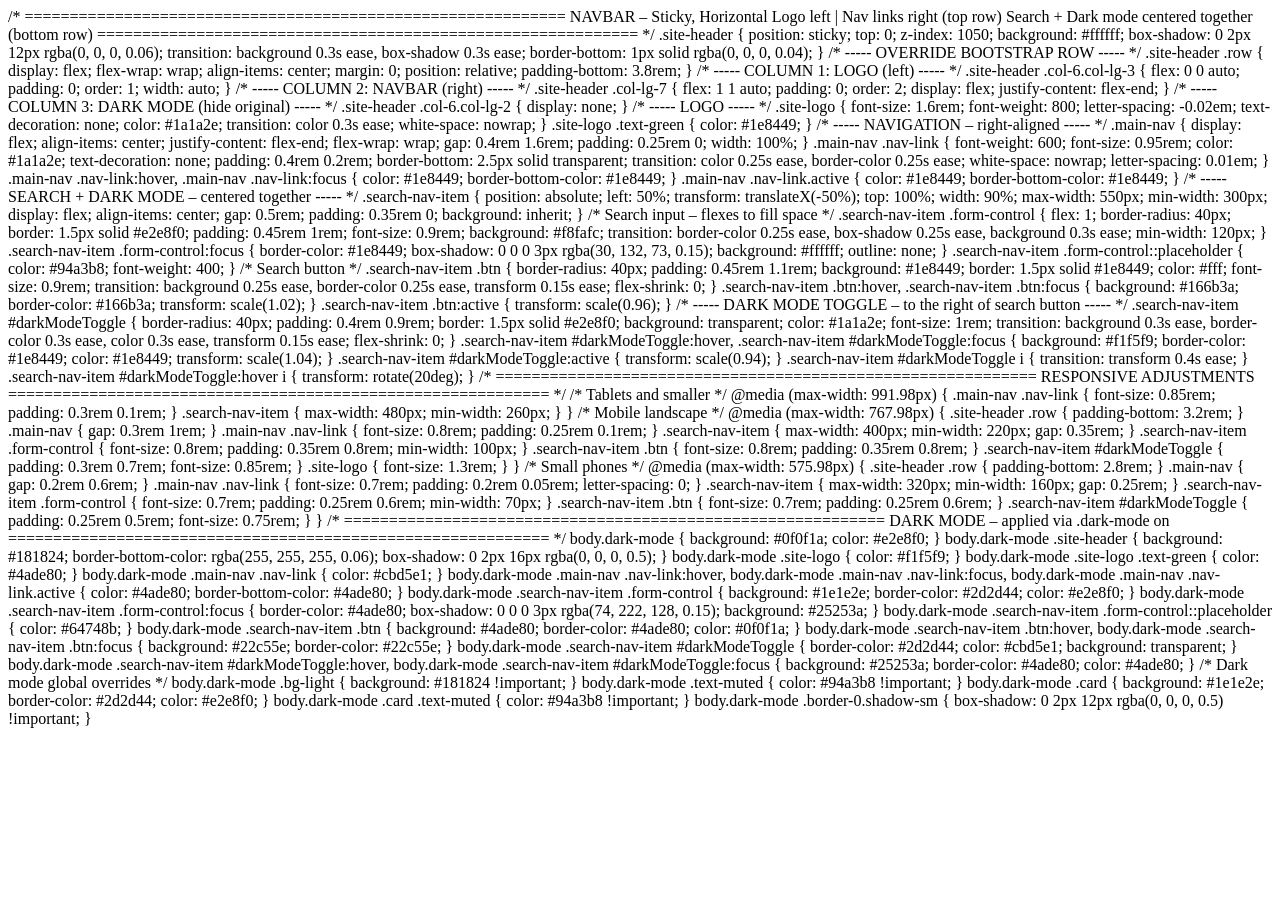
==== commit ec67d73f: "Implement sticky navbar and dark mode styles Added CSS styles for sticky navbar, dark mode, and resp" ====
--- a/index.html
+++ b/index.html
@@ -1,311 +1,351 @@
-<!DOCTYPE html>
-<html lang="en">
-<head>
-    <meta charset="UTF-8" />
-    <meta name="viewport" content="width=device-width, initial-scale=1.0" />
-    <title>The Raptor – Home</title>
-    <link href="https://cdn.jsdelivr.net/npm/bootstrap@5.3.0-alpha1/dist/css/bootstrap.min.css" rel="stylesheet" />
-    <link href="https://fonts.googleapis.com/css2?family=Inter:wght@300;400;500;600;700;800;900&display=swap" rel="stylesheet" />
-    <link rel="stylesheet" href="https://cdnjs.cloudflare.com/ajax/libs/font-awesome/6.5.0/css/all.min.css" />
-    <link rel="stylesheet" href="css/style.css" />
-    <script src="https://cdn.jsdelivr.net/npm/@supabase/supabase-js@2"></script>
-</head>
-<body>
-
-    <!-- ===== HEADER – always visible, centered navbar ===== -->
-    <header id="mainHeader" class="site-header">
-        <div class="container">
-            <div class="row align-items-center py-3">
-                <!-- Logo (left) -->
-                <div class="col-6 col-lg-3">
-                    <a href="index.html" class="site-logo">The<span class="text-green">Raptor</span></a>
-                </div>
-
-                <!-- Navbar (center) – always visible, no d-none classes -->
-                <div class="col-lg-7">
-                    <nav id="mainNav" class="main-nav" aria-label="Main navigation">
-                        <a href="index.html" class="nav-link active">Home</a>
-                        <a href="blog.html" class="nav-link">Blog</a>
-                        <a href="about.html" class="nav-link">About</a>
-                        <a href="contact.html" class="nav-link">Contact</a>
-                        <!-- Search input -->
-                        <div class="search-nav-item">
-                            <label for="navSearchInput" class="visually-hidden">Search articles</label>
-                            <input type="text" id="navSearchInput" class="form-control form-control-sm" placeholder="Search articles..." aria-label="Search articles" />
-                            <button id="navSearchBtn" class="btn btn-sm btn-primary" aria-label="Submit search"><i class="fas fa-search"></i></button>
-                        </div>
-                    </nav>
-                </div>
-
-                <!-- Dark mode toggle (right) -->
-                <div class="col-6 col-lg-2 text-end">
-                    <button id="darkModeToggle" class="btn btn-outline-primary btn-sm me-2" aria-label="Toggle dark mode"><i class="fas fa-moon"></i></button>
-                    <!-- No hamburger button -->
-                </div>
-            </div>
-        </div>
-    </header>
-
-    <!-- ===== HERO / BREAKING + FEATURED ===== -->
-    <section id="homeHero" class="py-5">
-        <div class="container">
-            <div class="breaking-news bg-light p-2 rounded-3 mb-4" aria-live="polite">
-                <span class="badge bg-danger me-2"><i class="fas fa-bolt"></i> Breaking</span>
-                <span id="breakingText">
-                    <!-- Dynamically populated by script.js -->
-                </span>
-            </div>
-
-            <div class="row g-4 align-items-center">
-                <div class="col-lg-6">
-                    <img src="https://images.unsplash.com/photo-1569163139599-0f4517e36f51?w=800&h=500&fit=crop" alt="Climate Summit" class="img-fluid rounded-3 shadow" />
-                </div>
-                <div class="col-lg-6">
-                    <span class="badge bg-primary mb-2">Exclusive</span>
-                    <span class="badge bg-secondary mb-2">May 18, 2026</span>
-                    <h2 class="fw-bold">Global Climate Summit Reaches Historic Agreement</h2>
-                    <div class="text-muted small mb-2">
-                        By <strong>Elena Rodriguez</strong> • 5 min read • <i class="fas fa-comment"></i> 142 comments
-                    </div>
-                    <p>In a landmark turn of events, representatives from 195 nations have unanimously pledged to cut carbon emissions by 50% by 2030, marking the most ambitious climate accord in history. The deal includes a $200 billion fund to support developing nations in their green transition, strict penalties for non-compliance, and a new independent oversight committee.</p>
-                    <ul class="list-unstyled">
-                        <li><i class="fas fa-check-circle text-green"></i> Binding emissions targets for every signatory</li>
-                        <li><i class="fas fa-check-circle text-green"></i> Phased elimination of fossil fuel subsidies by 2028</li>
-                        <li><i class="fas fa-check-circle text-green"></i> Mandatory reforestation commitments</li>
-                    </ul>
-                    <a href="blog.html" class="btn btn-primary">Read full story →</a>
-                    <a href="#" class="btn btn-outline-secondary ms-2" aria-label="Share"><i class="fas fa-share-alt"></i> Share</a>
-                    <a href="#" class="btn btn-outline-secondary" aria-label="Save"><i class="fas fa-bookmark"></i> Save</a>
-                </div>
-            </div>
-        </div>
-    </section>
-
-    <!-- ===== LATEST STORIES ===== -->
-    <section id="latestStories" class="py-5 bg-light">
-        <div class="container">
-            <div class="row mb-4">
-                <div class="col">
-                    <h2 class="fw-bold">Latest <span class="text-green">Stories</span></h2>
-                </div>
-                <div class="col text-end">
-                    <a href="blog.html" class="btn btn-outline-primary">View all articles <i class="fas fa-arrow-right"></i></a>
-                </div>
-            </div>
-            <div class="row g-4" id="latestArticlesContainer">
-                <!-- Loading spinner -->
-                <div class="col-12 text-center py-5">
-                    <div class="spinner-border text-primary" role="status" aria-label="Loading latest stories">
-                        <span class="visually-hidden">Loading...</span>
-                    </div>
-                </div>
-            </div>
-        </div>
-    </section>
-
-    <!-- ===== CATEGORIES ===== -->
-    <section id="categoriesSection" class="py-5">
-        <div class="container">
-            <div class="row mb-4">
-                <div class="col text-center">
-                    <h2 class="fw-bold">Explore <span class="text-green">Categories</span></h2>
-                    <p class="text-muted">Find the topics that matter to you</p>
-                </div>
-            </div>
-            <div class="row g-4">
-                <div class="col-md-3 col-6">
-                    <a href="blog.html?category=world" class="card border-0 shadow-sm text-center p-3 h-100 text-decoration-none text-reset">
-                        <i class="fas fa-globe-americas text-primary fs-1"></i>
-                        <h5 class="fw-bold mt-2">World News</h5>
-                        <span class="text-muted small">126 articles</span>
-                    </a>
-                </div>
-                <div class="col-md-3 col-6">
-                    <a href="blog.html?category=technology" class="card border-0 shadow-sm text-center p-3 h-100 text-decoration-none text-reset">
-                        <i class="fas fa-microchip text-green fs-1"></i>
-                        <h5 class="fw-bold mt-2">Technology</h5>
-                        <span class="text-muted small">98 articles</span>
-                    </a>
-                </div>
-                <div class="col-md-3 col-6">
-                    <a href="blog.html?category=business" class="card border-0 shadow-sm text-center p-3 h-100 text-decoration-none text-reset">
-                        <i class="fas fa-chart-pie text-primary fs-1"></i>
-                        <h5 class="fw-bold mt-2">Business</h5>
-                        <span class="text-muted small">74 articles</span>
-                    </a>
-                </div>
-                <div class="col-md-3 col-6">
-                    <a href="blog.html?category=sports" class="card border-0 shadow-sm text-center p-3 h-100 text-decoration-none text-reset">
-                        <i class="fas fa-football-ball text-green fs-1"></i>
-                        <h5 class="fw-bold mt-2">Sports</h5>
-                        <span class="text-muted small">52 articles</span>
-                    </a>
-                </div>
-                <div class="col-md-3 col-6">
-                    <a href="blog.html?category=culture" class="card border-0 shadow-sm text-center p-3 h-100 text-decoration-none text-reset">
-                        <i class="fas fa-paint-brush text-primary fs-1"></i>
-                        <h5 class="fw-bold mt-2">Culture</h5>
-                        <span class="text-muted small">43 articles</span>
-                    </a>
-                </div>
-                <div class="col-md-3 col-6">
-                    <a href="blog.html?category=science" class="card border-0 shadow-sm text-center p-3 h-100 text-decoration-none text-reset">
-                        <i class="fas fa-flask text-green fs-1"></i>
-                        <h5 class="fw-bold mt-2">Science</h5>
-                        <span class="text-muted small">38 articles</span>
-                    </a>
-                </div>
-                <div class="col-md-3 col-6">
-                    <a href="blog.html?category=health" class="card border-0 shadow-sm text-center p-3 h-100 text-decoration-none text-reset">
-                        <i class="fas fa-heartbeat text-primary fs-1"></i>
-                        <h5 class="fw-bold mt-2">Health</h5>
-                        <span class="text-muted small">31 articles</span>
-                    </a>
-                </div>
-                <div class="col-md-3 col-6">
-                    <a href="blog.html?category=travel" class="card border-0 shadow-sm text-center p-3 h-100 text-decoration-none text-reset">
-                        <i class="fas fa-plane text-green fs-1"></i>
-                        <h5 class="fw-bold mt-2">Travel</h5>
-                        <span class="text-muted small">27 articles</span>
-                    </a>
-                </div>
-            </div>
-        </div>
-    </section>
-
-    <!-- ===== TRENDING NOW ===== -->
-    <section id="trendingSection" class="py-5 bg-light">
-        <div class="container">
-            <div class="row mb-4">
-                <div class="col">
-                    <h2 class="fw-bold">Trending <span class="text-green">Now</span></h2>
-                    <span class="text-muted">Most discussed stories today</span>
-                </div>
-            </div>
-            <div class="row g-4" id="trendingContainer">
-                <!-- Loading spinner -->
-                <div class="col-12 text-center py-5">
-                    <div class="spinner-border text-primary" role="status" aria-label="Loading trending stories">
-                        <span class="visually-hidden">Loading...</span>
-                    </div>
-                </div>
-            </div>
-        </div>
-    </section>
-
-    <!-- ===== NEWSLETTER ===== -->
-    <section id="newsletterSection" class="py-5" style="background: linear-gradient(135deg, #1a5276, #1e8449);">
-        <div class="container">
-            <div class="row justify-content-center">
-                <div class="col-lg-8 text-center text-white">
-                    <h2 class="fw-bold">Subscribe to <span style="opacity:0.9;">The Raptor</span> Daily</h2>
-                    <p>Join over 250,000 readers who start their morning with our curated briefing. Get the top 5 stories, exclusive insights, and a weekly deep‑dive — all free.</p>
-                    <div id="newsletterFormContainer">
-                        <form id="newsletterForm" class="row g-3 justify-content-center mt-3" novalidate>
-                            <div class="col-md-4">
-                                <label for="newsletterEmail" class="visually-hidden">Email address</label>
-                                <input type="email" id="newsletterEmail" class="form-control" placeholder="Email address" required aria-required="true" />
-                                <div class="invalid-feedback">Please enter a valid email address.</div>
-                            </div>
-                            <div class="col-md-3">
-                                <label for="newsletterFrequency" class="visually-hidden">Frequency</label>
-                                <select id="newsletterFrequency" class="form-select">
-                                    <option value="daily">Daily</option>
-                                    <option value="weekly">Weekly</option>
-                                    <option value="weekend">Weekend</option>
-                                </select>
-                            </div>
-                            <div class="col-md-auto">
-                                <button type="submit" class="btn btn-light"><i class="fas fa-envelope"></i> Subscribe</button>
-                            </div>
-                        </form>
-                        <div id="newsletterSuccess" class="alert alert-success mt-3 d-none" role="alert">
-                            <i class="fas fa-check-circle"></i> Thank you! You’re now subscribed.
-                        </div>
-                    </div>
-                    <div class="mt-3 d-flex flex-wrap justify-content-center gap-3">
-                        <span><i class="fas fa-check-circle"></i> No spam</span>
-                        <span><i class="fas fa-lock"></i> Secure</span>
-                        <span><i class="fas fa-star"></i> 250k+ readers</span>
-                    </div>
-                </div>
-            </div>
-        </div>
-    </section>
-
-    <!-- ===== FOOTER ===== -->
-    <footer id="mainFooter" class="py-5 bg-dark text-white">
-        <div class="container">
-            <div class="row g-4">
-                <div class="col-md-6 col-lg-3">
-                    <a href="index.html" class="site-logo text-white">The<span class="text-green">Raptor</span></a>
-                    <p class="text-muted small mt-2">Independent, fact‑based journalism since 2012. Our team of 45 journalists operates across 20 countries.</p>
-                    <div>
-                        <a href="#" class="text-muted me-2" aria-label="Twitter"><i class="fab fa-twitter"></i></a>
-                        <a href="#" class="text-muted me-2" aria-label="Facebook"><i class="fab fa-facebook"></i></a>
-                        <a href="#" class="text-muted me-2" aria-label="YouTube"><i class="fab fa-youtube"></i></a>
-                        <a href="#" class="text-muted me-2" aria-label="Instagram"><i class="fab fa-instagram"></i></a>
-                        <a href="#" class="text-muted" aria-label="LinkedIn"><i class="fab fa-linkedin"></i></a>
-                    </div>
-                </div>
-                <div class="col-md-6 col-lg-3">
-                    <h5 class="fw-bold">Quick Links</h5>
-                    <ul class="list-unstyled">
-                        <li><a href="index.html" class="text-muted text-decoration-none">Homepage</a></li>
-                        <li><a href="blog.html" class="text-muted text-decoration-none">All Articles</a></li>
-                        <li><a href="about.html" class="text-muted text-decoration-none">Our Team</a></li>
-                        <li><a href="contact.html" class="text-muted text-decoration-none">Contact Us</a></li>
-                        <li><a href="coming-soon.html" class="text-muted text-decoration-none">Advertise</a></li>
-                        <li><a href="coming-soon.html" class="text-muted text-decoration-none">Careers</a></li>
-                    </ul>
-                </div>
-                <div class="col-md-6 col-lg-3">
-                    <h5 class="fw-bold">Categories</h5>
-                    <ul class="list-unstyled">
-                        <li><a href="blog.html?category=world" class="text-muted text-decoration-none">World</a> (126)</li>
-                        <li><a href="blog.html?category=technology" class="text-muted text-decoration-none">Technology</a> (98)</li>
-                        <li><a href="blog.html?category=business" class="text-muted text-decoration-none">Business</a> (74)</li>
-                        <li><a href="blog.html?category=sports" class="text-muted text-decoration-none">Sports</a> (52)</li>
-                        <li><a href="blog.html?category=culture" class="text-muted text-decoration-none">Culture</a> (43)</li>
-                        <li><a href="blog.html?category=science" class="text-muted text-decoration-none">Science</a> (38)</li>
-                        <li><a href="blog.html?category=health" class="text-muted text-decoration-none">Health</a> (31)</li>
-                        <li><a href="blog.html?category=travel" class="text-muted text-decoration-none">Travel</a> (27)</li>
-                    </ul>
-                </div>
-                <div class="col-md-6 col-lg-3">
-                    <h5 class="fw-bold">Get in Touch</h5>
-                    <ul class="list-unstyled">
-                        <li><i class="fas fa-envelope text-muted"></i> <a href="mailto:info@theraptor.com" class="text-muted text-decoration-none">info@theraptor.com</a></li>
-                        <li><i class="fas fa-phone text-muted"></i> <span class="text-muted">+1 (555) 123-4567</span></li>
-                        <li><i class="fas fa-map-pin text-muted"></i> <span class="text-muted">123 News Avenue, NY</span></li>
-                        <li><i class="fas fa-clock text-muted"></i> <span class="text-muted">Mon–Fri: 8AM–10PM</span></li>
-                    </ul>
-                    <h5 class="fw-bold mt-3">Archives</h5>
-                    <ul class="list-unstyled">
-                        <li><a href="coming-soon.html" class="text-muted text-decoration-none">2026</a> • <a href="coming-soon.html" class="text-muted text-decoration-none">2025</a> • <a href="coming-soon.html" class="text-muted text-decoration-none">2024</a></li>
-                    </ul>
-                </div>
-            </div>
-            <hr class="border-secondary" />
-            <div class="row">
-                <div class="col-md-6 text-center text-md-start">
-                    <p class="text-muted small mb-0">&copy; 2026 The Raptor Media Group. All rights reserved.</p>
-                </div>
-                <div class="col-md-6 text-center text-md-end">
-                    <a href="coming-soon.html" class="text-muted small text-decoration-none me-2">Privacy</a>
-                    <a href="coming-soon.html" class="text-muted small text-decoration-none me-2">Terms</a>
-                    <a href="coming-soon.html" class="text-muted small text-decoration-none me-2">Cookie Settings</a>
-                    <a href="coming-soon.html" class="text-muted small text-decoration-none me-2">Accessibility</a>
-                    <a href="coming-soon.html" class="text-muted small text-decoration-none">RSS</a>
-                </div>
-            </div>
-        </div>
-    </footer>
-
-    <!-- Bootstrap JS -->
-    <script src="https://cdn.jsdelivr.net/npm/bootstrap@5.3.0-alpha1/dist/js/bootstrap.bundle.min.js"></script>
-
-    <!-- Your main JavaScript file -->
-    <script src="js/script.js"></script>
-</body>
-</html>
+/* ============================================================
+   NAVBAR – Sticky, Horizontal
+   Logo left | Nav links right (top row)
+   Search + Dark mode centered together (bottom row)
+   ============================================================ */
+
+.site-header {
+    position: sticky;
+    top: 0;
+    z-index: 1050;
+    background: #ffffff;
+    box-shadow: 0 2px 12px rgba(0, 0, 0, 0.06);
+    transition: background 0.3s ease, box-shadow 0.3s ease;
+    border-bottom: 1px solid rgba(0, 0, 0, 0.04);
+}
+
+/* ----- OVERRIDE BOOTSTRAP ROW ----- */
+.site-header .row {
+    display: flex;
+    flex-wrap: wrap;
+    align-items: center;
+    margin: 0;
+    position: relative;
+    padding-bottom: 3.8rem;
+}
+
+/* ----- COLUMN 1: LOGO (left) ----- */
+.site-header .col-6.col-lg-3 {
+    flex: 0 0 auto;
+    padding: 0;
+    order: 1;
+    width: auto;
+}
+
+/* ----- COLUMN 2: NAVBAR (right) ----- */
+.site-header .col-lg-7 {
+    flex: 1 1 auto;
+    padding: 0;
+    order: 2;
+    display: flex;
+    justify-content: flex-end;
+}
+
+/* ----- COLUMN 3: DARK MODE (hide original) ----- */
+.site-header .col-6.col-lg-2 {
+    display: none;
+}
+
+/* ----- LOGO ----- */
+.site-logo {
+    font-size: 1.6rem;
+    font-weight: 800;
+    letter-spacing: -0.02em;
+    text-decoration: none;
+    color: #1a1a2e;
+    transition: color 0.3s ease;
+    white-space: nowrap;
+}
+.site-logo .text-green {
+    color: #1e8449;
+}
+
+/* ----- NAVIGATION – right-aligned ----- */
+.main-nav {
+    display: flex;
+    align-items: center;
+    justify-content: flex-end;
+    flex-wrap: wrap;
+    gap: 0.4rem 1.6rem;
+    padding: 0.25rem 0;
+    width: 100%;
+}
+
+.main-nav .nav-link {
+    font-weight: 600;
+    font-size: 0.95rem;
+    color: #1a1a2e;
+    text-decoration: none;
+    padding: 0.4rem 0.2rem;
+    border-bottom: 2.5px solid transparent;
+    transition: color 0.25s ease, border-color 0.25s ease;
+    white-space: nowrap;
+    letter-spacing: 0.01em;
+}
+.main-nav .nav-link:hover,
+.main-nav .nav-link:focus {
+    color: #1e8449;
+    border-bottom-color: #1e8449;
+}
+.main-nav .nav-link.active {
+    color: #1e8449;
+    border-bottom-color: #1e8449;
+}
+
+/* ----- SEARCH + DARK MODE – centered together ----- */
+.search-nav-item {
+    position: absolute;
+    left: 50%;
+    transform: translateX(-50%);
+    top: 100%;
+    width: 90%;
+    max-width: 550px;
+    min-width: 300px;
+    display: flex;
+    align-items: center;
+    gap: 0.5rem;
+    padding: 0.35rem 0;
+    background: inherit;
+}
+
+/* Search input – flexes to fill space */
+.search-nav-item .form-control {
+    flex: 1;
+    border-radius: 40px;
+    border: 1.5px solid #e2e8f0;
+    padding: 0.45rem 1rem;
+    font-size: 0.9rem;
+    background: #f8fafc;
+    transition: border-color 0.25s ease, box-shadow 0.25s ease, background 0.3s ease;
+    min-width: 120px;
+}
+.search-nav-item .form-control:focus {
+    border-color: #1e8449;
+    box-shadow: 0 0 0 3px rgba(30, 132, 73, 0.15);
+    background: #ffffff;
+    outline: none;
+}
+.search-nav-item .form-control::placeholder {
+    color: #94a3b8;
+    font-weight: 400;
+}
+
+/* Search button */
+.search-nav-item .btn {
+    border-radius: 40px;
+    padding: 0.45rem 1.1rem;
+    background: #1e8449;
+    border: 1.5px solid #1e8449;
+    color: #fff;
+    font-size: 0.9rem;
+    transition: background 0.25s ease, border-color 0.25s ease, transform 0.15s ease;
+    flex-shrink: 0;
+}
+.search-nav-item .btn:hover,
+.search-nav-item .btn:focus {
+    background: #166b3a;
+    border-color: #166b3a;
+    transform: scale(1.02);
+}
+.search-nav-item .btn:active {
+    transform: scale(0.96);
+}
+
+/* ----- DARK MODE TOGGLE – to the right of search button ----- */
+.search-nav-item #darkModeToggle {
+    border-radius: 40px;
+    padding: 0.4rem 0.9rem;
+    border: 1.5px solid #e2e8f0;
+    background: transparent;
+    color: #1a1a2e;
+    font-size: 1rem;
+    transition: background 0.3s ease, border-color 0.3s ease, color 0.3s ease, transform 0.15s ease;
+    flex-shrink: 0;
+}
+.search-nav-item #darkModeToggle:hover,
+.search-nav-item #darkModeToggle:focus {
+    background: #f1f5f9;
+    border-color: #1e8449;
+    color: #1e8449;
+    transform: scale(1.04);
+}
+.search-nav-item #darkModeToggle:active {
+    transform: scale(0.94);
+}
+.search-nav-item #darkModeToggle i {
+    transition: transform 0.4s ease;
+}
+.search-nav-item #darkModeToggle:hover i {
+    transform: rotate(20deg);
+}
+
+/* ============================================================
+   RESPONSIVE ADJUSTMENTS
+   ============================================================ */
+
+/* Tablets and smaller */
+@media (max-width: 991.98px) {
+    .main-nav .nav-link {
+        font-size: 0.85rem;
+        padding: 0.3rem 0.1rem;
+    }
+    .search-nav-item {
+        max-width: 480px;
+        min-width: 260px;
+    }
+}
+
+/* Mobile landscape */
+@media (max-width: 767.98px) {
+    .site-header .row {
+        padding-bottom: 3.2rem;
+    }
+    .main-nav {
+        gap: 0.3rem 1rem;
+    }
+    .main-nav .nav-link {
+        font-size: 0.8rem;
+        padding: 0.25rem 0.1rem;
+    }
+    .search-nav-item {
+        max-width: 400px;
+        min-width: 220px;
+        gap: 0.35rem;
+    }
+    .search-nav-item .form-control {
+        font-size: 0.8rem;
+        padding: 0.35rem 0.8rem;
+        min-width: 100px;
+    }
+    .search-nav-item .btn {
+        font-size: 0.8rem;
+        padding: 0.35rem 0.8rem;
+    }
+    .search-nav-item #darkModeToggle {
+        padding: 0.3rem 0.7rem;
+        font-size: 0.85rem;
+    }
+    .site-logo {
+        font-size: 1.3rem;
+    }
+}
+
+/* Small phones */
+@media (max-width: 575.98px) {
+    .site-header .row {
+        padding-bottom: 2.8rem;
+    }
+    .main-nav {
+        gap: 0.2rem 0.6rem;
+    }
+    .main-nav .nav-link {
+        font-size: 0.7rem;
+        padding: 0.2rem 0.05rem;
+        letter-spacing: 0;
+    }
+    .search-nav-item {
+        max-width: 320px;
+        min-width: 160px;
+        gap: 0.25rem;
+    }
+    .search-nav-item .form-control {
+        font-size: 0.7rem;
+        padding: 0.25rem 0.6rem;
+        min-width: 70px;
+    }
+    .search-nav-item .btn {
+        font-size: 0.7rem;
+        padding: 0.25rem 0.6rem;
+    }
+    .search-nav-item #darkModeToggle {
+        padding: 0.25rem 0.5rem;
+        font-size: 0.75rem;
+    }
+}
+
+/* ============================================================
+   DARK MODE – applied via .dark-mode on <body>
+   ============================================================ */
+body.dark-mode {
+    background: #0f0f1a;
+    color: #e2e8f0;
+}
+
+body.dark-mode .site-header {
+    background: #181824;
+    border-bottom-color: rgba(255, 255, 255, 0.06);
+    box-shadow: 0 2px 16px rgba(0, 0, 0, 0.5);
+}
+
+body.dark-mode .site-logo {
+    color: #f1f5f9;
+}
+body.dark-mode .site-logo .text-green {
+    color: #4ade80;
+}
+
+body.dark-mode .main-nav .nav-link {
+    color: #cbd5e1;
+}
+body.dark-mode .main-nav .nav-link:hover,
+body.dark-mode .main-nav .nav-link:focus,
+body.dark-mode .main-nav .nav-link.active {
+    color: #4ade80;
+    border-bottom-color: #4ade80;
+}
+
+body.dark-mode .search-nav-item .form-control {
+    background: #1e1e2e;
+    border-color: #2d2d44;
+    color: #e2e8f0;
+}
+body.dark-mode .search-nav-item .form-control:focus {
+    border-color: #4ade80;
+    box-shadow: 0 0 0 3px rgba(74, 222, 128, 0.15);
+    background: #25253a;
+}
+body.dark-mode .search-nav-item .form-control::placeholder {
+    color: #64748b;
+}
+
+body.dark-mode .search-nav-item .btn {
+    background: #4ade80;
+    border-color: #4ade80;
+    color: #0f0f1a;
+}
+body.dark-mode .search-nav-item .btn:hover,
+body.dark-mode .search-nav-item .btn:focus {
+    background: #22c55e;
+    border-color: #22c55e;
+}
+
+body.dark-mode .search-nav-item #darkModeToggle {
+    border-color: #2d2d44;
+    color: #cbd5e1;
+    background: transparent;
+}
+body.dark-mode .search-nav-item #darkModeToggle:hover,
+body.dark-mode .search-nav-item #darkModeToggle:focus {
+    background: #25253a;
+    border-color: #4ade80;
+    color: #4ade80;
+}
+
+/* Dark mode global overrides */
+body.dark-mode .bg-light {
+    background: #181824 !important;
+}
+body.dark-mode .text-muted {
+    color: #94a3b8 !important;
+}
+body.dark-mode .card {
+    background: #1e1e2e;
+    border-color: #2d2d44;
+    color: #e2e8f0;
+}
+body.dark-mode .card .text-muted {
+    color: #94a3b8 !important;
+}
+body.dark-mode .border-0.shadow-sm {
+    box-shadow: 0 2px 12px rgba(0, 0, 0, 0.5) !important;
+}
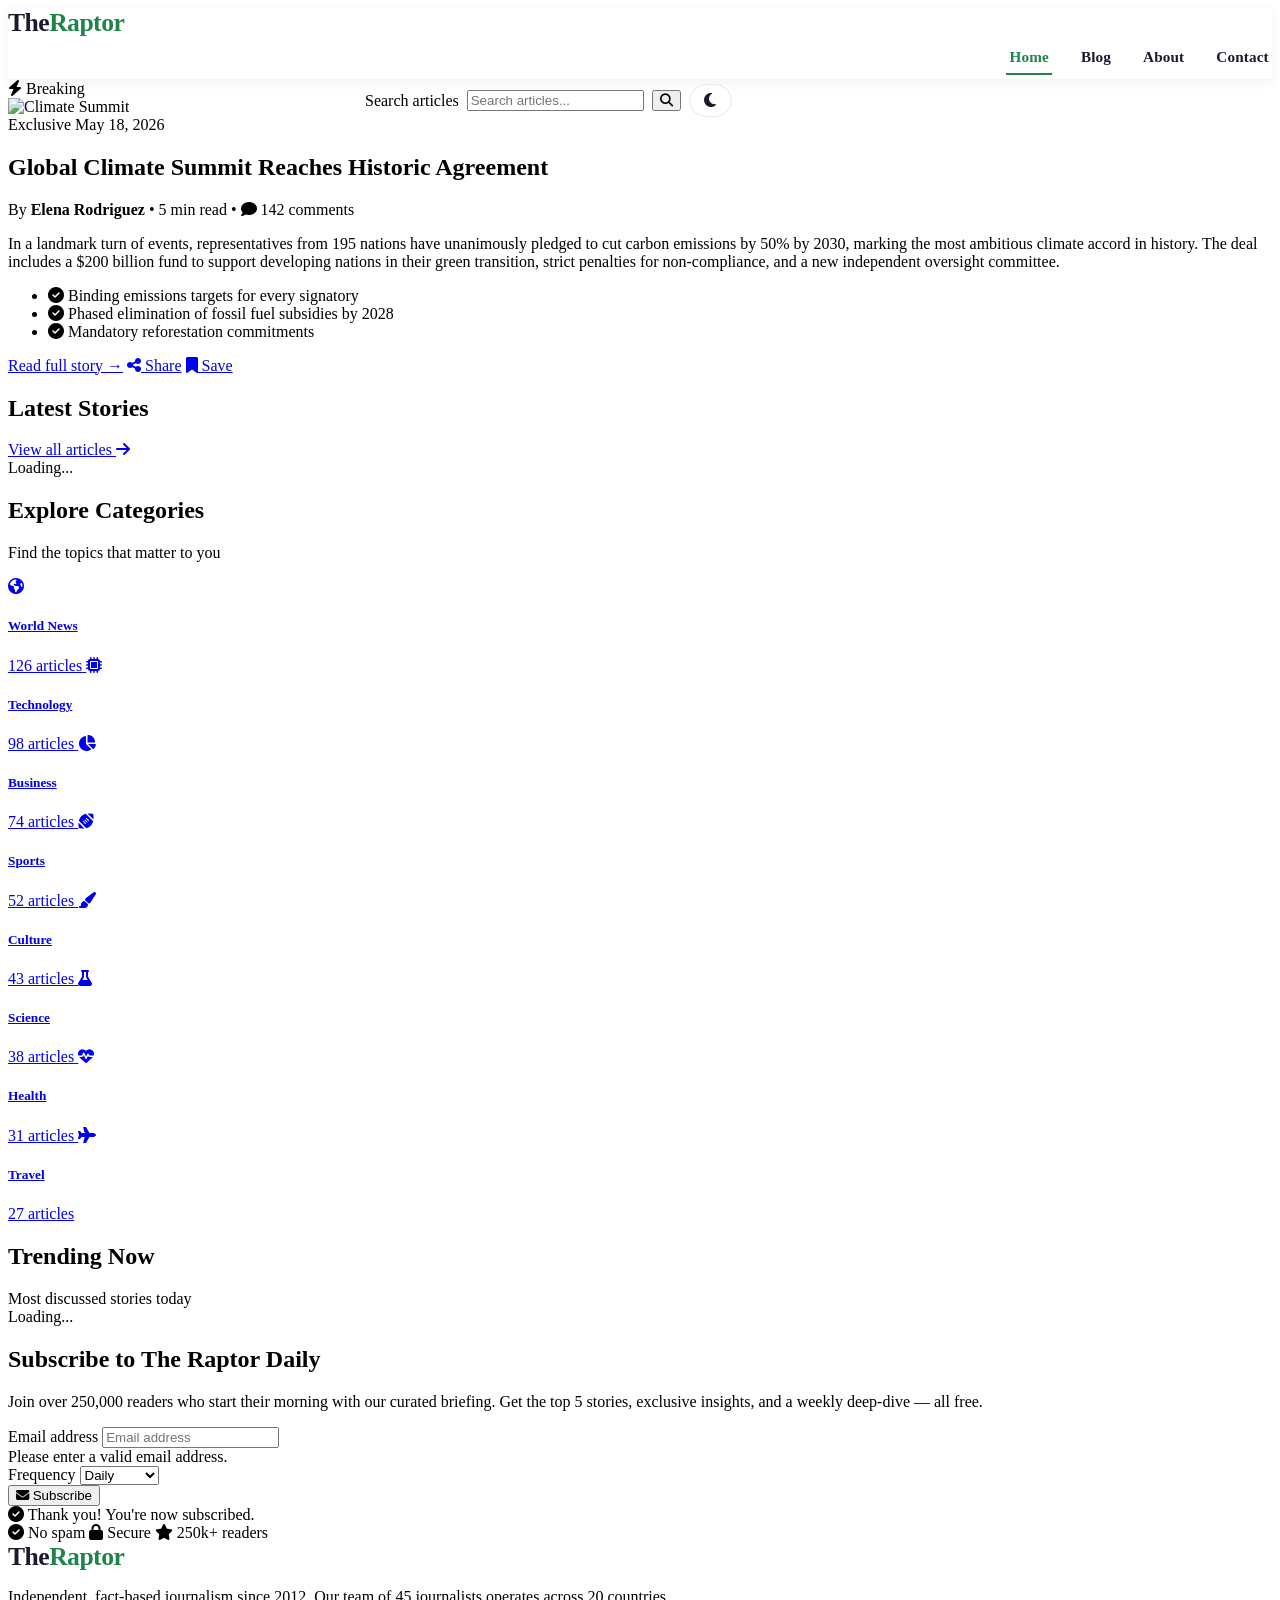
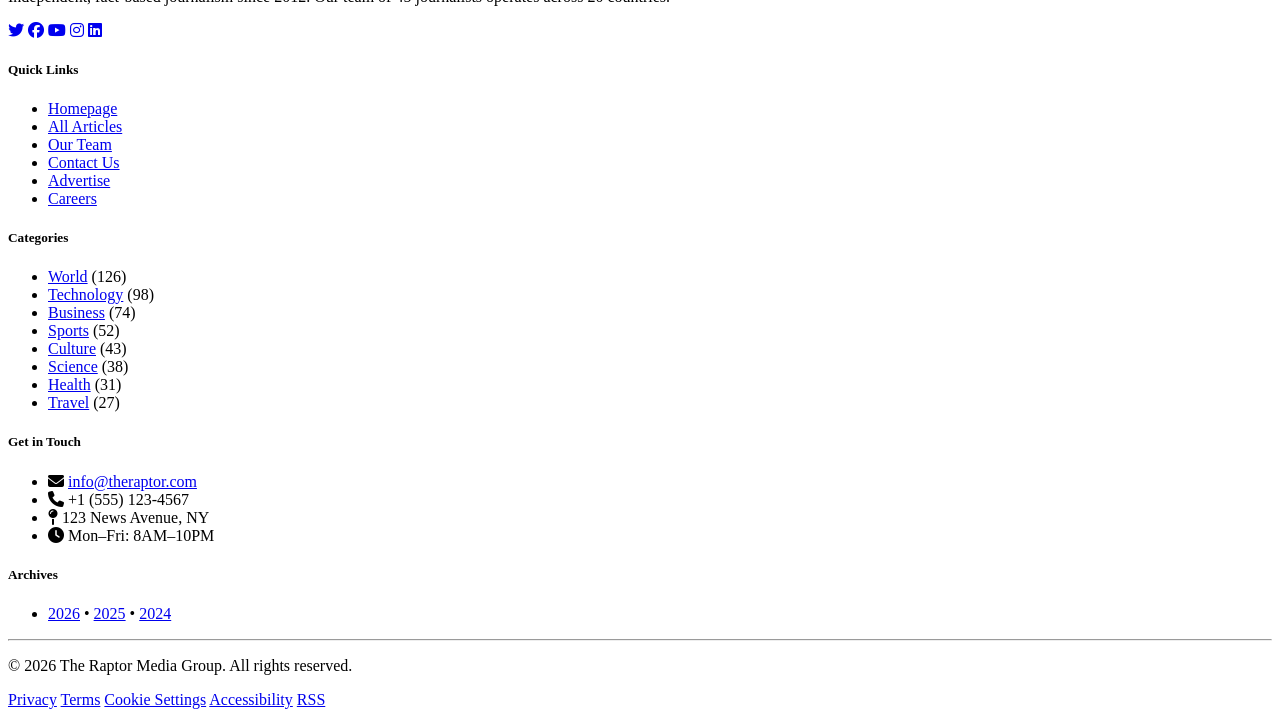
==== commit d909cc72: "Update index.html" ====
--- a/index.html
+++ b/index.html
@@ -1,351 +1,294 @@
-/* ============================================================
-   NAVBAR – Sticky, Horizontal
-   Logo left | Nav links right (top row)
-   Search + Dark mode centered together (bottom row)
-   ============================================================ */
-
-.site-header {
-    position: sticky;
-    top: 0;
-    z-index: 1050;
-    background: #ffffff;
-    box-shadow: 0 2px 12px rgba(0, 0, 0, 0.06);
-    transition: background 0.3s ease, box-shadow 0.3s ease;
-    border-bottom: 1px solid rgba(0, 0, 0, 0.04);
-}
-
-/* ----- OVERRIDE BOOTSTRAP ROW ----- */
-.site-header .row {
-    display: flex;
-    flex-wrap: wrap;
-    align-items: center;
-    margin: 0;
-    position: relative;
-    padding-bottom: 3.8rem;
-}
-
-/* ----- COLUMN 1: LOGO (left) ----- */
-.site-header .col-6.col-lg-3 {
-    flex: 0 0 auto;
-    padding: 0;
-    order: 1;
-    width: auto;
-}
-
-/* ----- COLUMN 2: NAVBAR (right) ----- */
-.site-header .col-lg-7 {
-    flex: 1 1 auto;
-    padding: 0;
-    order: 2;
-    display: flex;
-    justify-content: flex-end;
-}
-
-/* ----- COLUMN 3: DARK MODE (hide original) ----- */
-.site-header .col-6.col-lg-2 {
-    display: none;
-}
-
-/* ----- LOGO ----- */
-.site-logo {
-    font-size: 1.6rem;
-    font-weight: 800;
-    letter-spacing: -0.02em;
-    text-decoration: none;
-    color: #1a1a2e;
-    transition: color 0.3s ease;
-    white-space: nowrap;
-}
-.site-logo .text-green {
-    color: #1e8449;
-}
-
-/* ----- NAVIGATION – right-aligned ----- */
-.main-nav {
-    display: flex;
-    align-items: center;
-    justify-content: flex-end;
-    flex-wrap: wrap;
-    gap: 0.4rem 1.6rem;
-    padding: 0.25rem 0;
-    width: 100%;
-}
-
-.main-nav .nav-link {
-    font-weight: 600;
-    font-size: 0.95rem;
-    color: #1a1a2e;
-    text-decoration: none;
-    padding: 0.4rem 0.2rem;
-    border-bottom: 2.5px solid transparent;
-    transition: color 0.25s ease, border-color 0.25s ease;
-    white-space: nowrap;
-    letter-spacing: 0.01em;
-}
-.main-nav .nav-link:hover,
-.main-nav .nav-link:focus {
-    color: #1e8449;
-    border-bottom-color: #1e8449;
-}
-.main-nav .nav-link.active {
-    color: #1e8449;
-    border-bottom-color: #1e8449;
-}
-
-/* ----- SEARCH + DARK MODE – centered together ----- */
-.search-nav-item {
-    position: absolute;
-    left: 50%;
-    transform: translateX(-50%);
-    top: 100%;
-    width: 90%;
-    max-width: 550px;
-    min-width: 300px;
-    display: flex;
-    align-items: center;
-    gap: 0.5rem;
-    padding: 0.35rem 0;
-    background: inherit;
-}
-
-/* Search input – flexes to fill space */
-.search-nav-item .form-control {
-    flex: 1;
-    border-radius: 40px;
-    border: 1.5px solid #e2e8f0;
-    padding: 0.45rem 1rem;
-    font-size: 0.9rem;
-    background: #f8fafc;
-    transition: border-color 0.25s ease, box-shadow 0.25s ease, background 0.3s ease;
-    min-width: 120px;
-}
-.search-nav-item .form-control:focus {
-    border-color: #1e8449;
-    box-shadow: 0 0 0 3px rgba(30, 132, 73, 0.15);
-    background: #ffffff;
-    outline: none;
-}
-.search-nav-item .form-control::placeholder {
-    color: #94a3b8;
-    font-weight: 400;
-}
-
-/* Search button */
-.search-nav-item .btn {
-    border-radius: 40px;
-    padding: 0.45rem 1.1rem;
-    background: #1e8449;
-    border: 1.5px solid #1e8449;
-    color: #fff;
-    font-size: 0.9rem;
-    transition: background 0.25s ease, border-color 0.25s ease, transform 0.15s ease;
-    flex-shrink: 0;
-}
-.search-nav-item .btn:hover,
-.search-nav-item .btn:focus {
-    background: #166b3a;
-    border-color: #166b3a;
-    transform: scale(1.02);
-}
-.search-nav-item .btn:active {
-    transform: scale(0.96);
-}
-
-/* ----- DARK MODE TOGGLE – to the right of search button ----- */
-.search-nav-item #darkModeToggle {
-    border-radius: 40px;
-    padding: 0.4rem 0.9rem;
-    border: 1.5px solid #e2e8f0;
-    background: transparent;
-    color: #1a1a2e;
-    font-size: 1rem;
-    transition: background 0.3s ease, border-color 0.3s ease, color 0.3s ease, transform 0.15s ease;
-    flex-shrink: 0;
-}
-.search-nav-item #darkModeToggle:hover,
-.search-nav-item #darkModeToggle:focus {
-    background: #f1f5f9;
-    border-color: #1e8449;
-    color: #1e8449;
-    transform: scale(1.04);
-}
-.search-nav-item #darkModeToggle:active {
-    transform: scale(0.94);
-}
-.search-nav-item #darkModeToggle i {
-    transition: transform 0.4s ease;
-}
-.search-nav-item #darkModeToggle:hover i {
-    transform: rotate(20deg);
-}
-
-/* ============================================================
-   RESPONSIVE ADJUSTMENTS
-   ============================================================ */
-
-/* Tablets and smaller */
-@media (max-width: 991.98px) {
-    .main-nav .nav-link {
-        font-size: 0.85rem;
-        padding: 0.3rem 0.1rem;
-    }
-    .search-nav-item {
-        max-width: 480px;
-        min-width: 260px;
-    }
-}
-
-/* Mobile landscape */
-@media (max-width: 767.98px) {
-    .site-header .row {
-        padding-bottom: 3.2rem;
-    }
-    .main-nav {
-        gap: 0.3rem 1rem;
-    }
-    .main-nav .nav-link {
-        font-size: 0.8rem;
-        padding: 0.25rem 0.1rem;
-    }
-    .search-nav-item {
-        max-width: 400px;
-        min-width: 220px;
-        gap: 0.35rem;
-    }
-    .search-nav-item .form-control {
-        font-size: 0.8rem;
-        padding: 0.35rem 0.8rem;
-        min-width: 100px;
-    }
-    .search-nav-item .btn {
-        font-size: 0.8rem;
-        padding: 0.35rem 0.8rem;
-    }
-    .search-nav-item #darkModeToggle {
-        padding: 0.3rem 0.7rem;
-        font-size: 0.85rem;
-    }
-    .site-logo {
-        font-size: 1.3rem;
-    }
-}
-
-/* Small phones */
-@media (max-width: 575.98px) {
-    .site-header .row {
-        padding-bottom: 2.8rem;
-    }
-    .main-nav {
-        gap: 0.2rem 0.6rem;
-    }
-    .main-nav .nav-link {
-        font-size: 0.7rem;
-        padding: 0.2rem 0.05rem;
-        letter-spacing: 0;
-    }
-    .search-nav-item {
-        max-width: 320px;
-        min-width: 160px;
-        gap: 0.25rem;
-    }
-    .search-nav-item .form-control {
-        font-size: 0.7rem;
-        padding: 0.25rem 0.6rem;
-        min-width: 70px;
-    }
-    .search-nav-item .btn {
-        font-size: 0.7rem;
-        padding: 0.25rem 0.6rem;
-    }
-    .search-nav-item #darkModeToggle {
-        padding: 0.25rem 0.5rem;
-        font-size: 0.75rem;
-    }
-}
-
-/* ============================================================
-   DARK MODE – applied via .dark-mode on <body>
-   ============================================================ */
-body.dark-mode {
-    background: #0f0f1a;
-    color: #e2e8f0;
-}
-
-body.dark-mode .site-header {
-    background: #181824;
-    border-bottom-color: rgba(255, 255, 255, 0.06);
-    box-shadow: 0 2px 16px rgba(0, 0, 0, 0.5);
-}
-
-body.dark-mode .site-logo {
-    color: #f1f5f9;
-}
-body.dark-mode .site-logo .text-green {
-    color: #4ade80;
-}
-
-body.dark-mode .main-nav .nav-link {
-    color: #cbd5e1;
-}
-body.dark-mode .main-nav .nav-link:hover,
-body.dark-mode .main-nav .nav-link:focus,
-body.dark-mode .main-nav .nav-link.active {
-    color: #4ade80;
-    border-bottom-color: #4ade80;
-}
-
-body.dark-mode .search-nav-item .form-control {
-    background: #1e1e2e;
-    border-color: #2d2d44;
-    color: #e2e8f0;
-}
-body.dark-mode .search-nav-item .form-control:focus {
-    border-color: #4ade80;
-    box-shadow: 0 0 0 3px rgba(74, 222, 128, 0.15);
-    background: #25253a;
-}
-body.dark-mode .search-nav-item .form-control::placeholder {
-    color: #64748b;
-}
-
-body.dark-mode .search-nav-item .btn {
-    background: #4ade80;
-    border-color: #4ade80;
-    color: #0f0f1a;
-}
-body.dark-mode .search-nav-item .btn:hover,
-body.dark-mode .search-nav-item .btn:focus {
-    background: #22c55e;
-    border-color: #22c55e;
-}
-
-body.dark-mode .search-nav-item #darkModeToggle {
-    border-color: #2d2d44;
-    color: #cbd5e1;
-    background: transparent;
-}
-body.dark-mode .search-nav-item #darkModeToggle:hover,
-body.dark-mode .search-nav-item #darkModeToggle:focus {
-    background: #25253a;
-    border-color: #4ade80;
-    color: #4ade80;
-}
-
-/* Dark mode global overrides */
-body.dark-mode .bg-light {
-    background: #181824 !important;
-}
-body.dark-mode .text-muted {
-    color: #94a3b8 !important;
-}
-body.dark-mode .card {
-    background: #1e1e2e;
-    border-color: #2d2d44;
-    color: #e2e8f0;
-}
-body.dark-mode .card .text-muted {
-    color: #94a3b8 !important;
-}
-body.dark-mode .border-0.shadow-sm {
-    box-shadow: 0 2px 12px rgba(0, 0, 0, 0.5) !important;
-}
+<!DOCTYPE html>
+<html lang="en">
+<head>
+    <meta charset="UTF-8" />
+    <meta name="viewport" content="width=device-width, initial-scale=1.0" />
+    <title>The Raptor – Home</title>
+    <!-- Google Fonts -->
+    <link href="https://fonts.googleapis.com/css2?family=Inter:wght@300;400;500;600;700;800;900&display=swap" rel="stylesheet" />
+    <!-- Font Awesome -->
+    <link rel="stylesheet" href="https://cdnjs.cloudflare.com/ajax/libs/font-awesome/6.5.0/css/all.min.css" />
+    <!-- Custom CSS -->
+    <link rel="stylesheet" href="css/style.css" />
+    <!-- Supabase -->
+    <script src="https://cdn.jsdelivr.net/npm/@supabase/supabase-js@2"></script>
+</head>
+<body>
+
+    <!-- ===== HEADER – Sticky navbar ===== -->
+    <header id="mainHeader" class="site-header">
+        <div class="container">
+            <div class="header-row">
+                <!-- Logo (left) -->
+                <div class="header-logo">
+                    <a href="index.html" class="site-logo">The<span class="text-green">Raptor</span></a>
+                </div>
+
+                <!-- Navbar (right) -->
+                <div class="header-nav">
+                    <nav id="mainNav" class="main-nav" aria-label="Main navigation">
+                        <a href="index.html" class="nav-link active">Home</a>
+                        <a href="blog.html" class="nav-link">Blog</a>
+                        <a href="about.html" class="nav-link">About</a>
+                        <a href="contact.html" class="nav-link">Contact</a>
+                    </nav>
+                </div>
+
+                <!-- Dark mode toggle (hidden, moved to search row) -->
+                <div class="header-toggle">
+                    <!-- Will be moved via CSS -->
+                </div>
+            </div>
+
+            <!-- Search + Dark Mode row (below navbar) -->
+            <div class="search-row">
+                <div class="search-nav-item">
+                    <label for="navSearchInput" class="visually-hidden">Search articles</label>
+                    <input type="text" id="navSearchInput" class="search-input" placeholder="Search articles..." aria-label="Search articles" />
+                    <button id="navSearchBtn" class="search-btn" aria-label="Submit search">
+                        <i class="fas fa-search"></i>
+                    </button>
+                    <button id="darkModeToggle" class="dark-toggle" aria-label="Toggle dark mode">
+                        <i class="fas fa-moon"></i>
+                    </button>
+                </div>
+            </div>
+        </div>
+    </header>
+
+    <!-- ===== HERO / BREAKING + FEATURED ===== -->
+    <section id="homeHero" class="hero-section">
+        <div class="container">
+            <div class="breaking-news">
+                <span class="badge-danger"><i class="fas fa-bolt"></i> Breaking</span>
+                <span id="breakingText">
+                    <!-- Dynamically populated by script.js -->
+                </span>
+            </div>
+
+            <div class="hero-grid">
+                <div class="hero-image">
+                    <img src="https://images.unsplash.com/photo-1569163139599-0f4517e36f51?w=800&h=500&fit=crop" alt="Climate Summit" class="img-fluid" />
+                </div>
+                <div class="hero-content">
+                    <span class="badge-primary">Exclusive</span>
+                    <span class="badge-secondary">May 18, 2026</span>
+                    <h2 class="hero-title">Global Climate Summit Reaches Historic Agreement</h2>
+                    <div class="article-meta">
+                        By <strong>Elena Rodriguez</strong> • 5 min read • <i class="fas fa-comment"></i> 142 comments
+                    </div>
+                    <p class="hero-text">In a landmark turn of events, representatives from 195 nations have unanimously pledged to cut carbon emissions by 50% by 2030, marking the most ambitious climate accord in history. The deal includes a $200 billion fund to support developing nations in their green transition, strict penalties for non-compliance, and a new independent oversight committee.</p>
+                    <ul class="feature-list">
+                        <li><i class="fas fa-check-circle text-green"></i> Binding emissions targets for every signatory</li>
+                        <li><i class="fas fa-check-circle text-green"></i> Phased elimination of fossil fuel subsidies by 2028</li>
+                        <li><i class="fas fa-check-circle text-green"></i> Mandatory reforestation commitments</li>
+                    </ul>
+                    <div class="hero-actions">
+                        <a href="blog.html" class="btn-primary">Read full story →</a>
+                        <a href="#" class="btn-outline" aria-label="Share"><i class="fas fa-share-alt"></i> Share</a>
+                        <a href="#" class="btn-outline" aria-label="Save"><i class="fas fa-bookmark"></i> Save</a>
+                    </div>
+                </div>
+            </div>
+        </div>
+    </section>
+
+    <!-- ===== LATEST STORIES ===== -->
+    <section id="latestStories" class="section-light">
+        <div class="container">
+            <div class="section-header">
+                <h2 class="section-title">Latest <span class="text-green">Stories</span></h2>
+                <a href="blog.html" class="btn-outline-primary">View all articles <i class="fas fa-arrow-right"></i></a>
+            </div>
+            <div class="articles-grid" id="latestArticlesContainer">
+                <!-- Loading spinner -->
+                <div class="loading-spinner">
+                    <div class="spinner" role="status" aria-label="Loading latest stories">
+                        <span class="visually-hidden">Loading...</span>
+                    </div>
+                </div>
+            </div>
+        </div>
+    </section>
+
+    <!-- ===== CATEGORIES ===== -->
+    <section id="categoriesSection" class="section-categories">
+        <div class="container">
+            <div class="categories-header">
+                <h2 class="section-title">Explore <span class="text-green">Categories</span></h2>
+                <p class="section-subtitle">Find the topics that matter to you</p>
+            </div>
+            <div class="categories-grid">
+                <a href="blog.html?category=world" class="category-card">
+                    <i class="fas fa-globe-americas category-icon-primary"></i>
+                    <h5 class="category-name">World News</h5>
+                    <span class="category-count">126 articles</span>
+                </a>
+                <a href="blog.html?category=technology" class="category-card">
+                    <i class="fas fa-microchip category-icon-green"></i>
+                    <h5 class="category-name">Technology</h5>
+                    <span class="category-count">98 articles</span>
+                </a>
+                <a href="blog.html?category=business" class="category-card">
+                    <i class="fas fa-chart-pie category-icon-primary"></i>
+                    <h5 class="category-name">Business</h5>
+                    <span class="category-count">74 articles</span>
+                </a>
+                <a href="blog.html?category=sports" class="category-card">
+                    <i class="fas fa-football-ball category-icon-green"></i>
+                    <h5 class="category-name">Sports</h5>
+                    <span class="category-count">52 articles</span>
+                </a>
+                <a href="blog.html?category=culture" class="category-card">
+                    <i class="fas fa-paint-brush category-icon-primary"></i>
+                    <h5 class="category-name">Culture</h5>
+                    <span class="category-count">43 articles</span>
+                </a>
+                <a href="blog.html?category=science" class="category-card">
+                    <i class="fas fa-flask category-icon-green"></i>
+                    <h5 class="category-name">Science</h5>
+                    <span class="category-count">38 articles</span>
+                </a>
+                <a href="blog.html?category=health" class="category-card">
+                    <i class="fas fa-heartbeat category-icon-primary"></i>
+                    <h5 class="category-name">Health</h5>
+                    <span class="category-count">31 articles</span>
+                </a>
+                <a href="blog.html?category=travel" class="category-card">
+                    <i class="fas fa-plane category-icon-green"></i>
+                    <h5 class="category-name">Travel</h5>
+                    <span class="category-count">27 articles</span>
+                </a>
+            </div>
+        </div>
+    </section>
+
+    <!-- ===== TRENDING NOW ===== -->
+    <section id="trendingSection" class="section-light">
+        <div class="container">
+            <div class="trending-header">
+                <h2 class="section-title">Trending <span class="text-green">Now</span></h2>
+                <span class="section-subtitle">Most discussed stories today</span>
+            </div>
+            <div class="articles-grid" id="trendingContainer">
+                <!-- Loading spinner -->
+                <div class="loading-spinner">
+                    <div class="spinner" role="status" aria-label="Loading trending stories">
+                        <span class="visually-hidden">Loading...</span>
+                    </div>
+                </div>
+            </div>
+        </div>
+    </section>
+
+    <!-- ===== NEWSLETTER ===== -->
+    <section id="newsletterSection" class="newsletter-section">
+        <div class="container">
+            <div class="newsletter-content">
+                <h2 class="newsletter-title">Subscribe to <span>The Raptor</span> Daily</h2>
+                <p class="newsletter-text">Join over 250,000 readers who start their morning with our curated briefing. Get the top 5 stories, exclusive insights, and a weekly deep‑dive — all free.</p>
+                <div id="newsletterFormContainer">
+                    <form id="newsletterForm" class="newsletter-form" novalidate>
+                        <div class="form-group">
+                            <label for="newsletterEmail" class="visually-hidden">Email address</label>
+                            <input type="email" id="newsletterEmail" class="form-input" placeholder="Email address" required aria-required="true" />
+                            <div class="invalid-feedback">Please enter a valid email address.</div>
+                        </div>
+                        <div class="form-group">
+                            <label for="newsletterFrequency" class="visually-hidden">Frequency</label>
+                            <select id="newsletterFrequency" class="form-select">
+                                <option value="daily">Daily</option>
+                                <option value="weekly">Weekly</option>
+                                <option value="weekend">Weekend</option>
+                            </select>
+                        </div>
+                        <div class="form-group">
+                            <button type="submit" class="btn-light"><i class="fas fa-envelope"></i> Subscribe</button>
+                        </div>
+                    </form>
+                    <div id="newsletterSuccess" class="alert-success hidden" role="alert">
+                        <i class="fas fa-check-circle"></i> Thank you! You're now subscribed.
+                    </div>
+                </div>
+                <div class="newsletter-features">
+                    <span><i class="fas fa-check-circle"></i> No spam</span>
+                    <span><i class="fas fa-lock"></i> Secure</span>
+                    <span><i class="fas fa-star"></i> 250k+ readers</span>
+                </div>
+            </div>
+        </div>
+    </section>
+
+    <!-- ===== FOOTER ===== -->
+    <footer id="mainFooter" class="site-footer">
+        <div class="container">
+            <div class="footer-grid">
+                <div class="footer-brand">
+                    <a href="index.html" class="site-logo footer-logo">The<span class="text-green">Raptor</span></a>
+                    <p class="footer-text">Independent, fact‑based journalism since 2012. Our team of 45 journalists operates across 20 countries.</p>
+                    <div class="social-links">
+                        <a href="#" class="social-link" aria-label="Twitter"><i class="fab fa-twitter"></i></a>
+                        <a href="#" class="social-link" aria-label="Facebook"><i class="fab fa-facebook"></i></a>
+                        <a href="#" class="social-link" aria-label="YouTube"><i class="fab fa-youtube"></i></a>
+                        <a href="#" class="social-link" aria-label="Instagram"><i class="fab fa-instagram"></i></a>
+                        <a href="#" class="social-link" aria-label="LinkedIn"><i class="fab fa-linkedin"></i></a>
+                    </div>
+                </div>
+                <div class="footer-links">
+                    <h5 class="footer-heading">Quick Links</h5>
+                    <ul class="footer-list">
+                        <li><a href="index.html">Homepage</a></li>
+                        <li><a href="blog.html">All Articles</a></li>
+                        <li><a href="about.html">Our Team</a></li>
+                        <li><a href="contact.html">Contact Us</a></li>
+                        <li><a href="coming-soon.html">Advertise</a></li>
+                        <li><a href="coming-soon.html">Careers</a></li>
+                    </ul>
+                </div>
+                <div class="footer-links">
+                    <h5 class="footer-heading">Categories</h5>
+                    <ul class="footer-list">
+                        <li><a href="blog.html?category=world">World</a> (126)</li>
+                        <li><a href="blog.html?category=technology">Technology</a> (98)</li>
+                        <li><a href="blog.html?category=business">Business</a> (74)</li>
+                        <li><a href="blog.html?category=sports">Sports</a> (52)</li>
+                        <li><a href="blog.html?category=culture">Culture</a> (43)</li>
+                        <li><a href="blog.html?category=science">Science</a> (38)</li>
+                        <li><a href="blog.html?category=health">Health</a> (31)</li>
+                        <li><a href="blog.html?category=travel">Travel</a> (27)</li>
+                    </ul>
+                </div>
+                <div class="footer-contact">
+                    <h5 class="footer-heading">Get in Touch</h5>
+                    <ul class="footer-list">
+                        <li><i class="fas fa-envelope"></i> <a href="mailto:info@theraptor.com">info@theraptor.com</a></li>
+                        <li><i class="fas fa-phone"></i> <span>+1 (555) 123-4567</span></li>
+                        <li><i class="fas fa-map-pin"></i> <span>123 News Avenue, NY</span></li>
+                        <li><i class="fas fa-clock"></i> <span>Mon–Fri: 8AM–10PM</span></li>
+                    </ul>
+                    <h5 class="footer-heading mt-3">Archives</h5>
+                    <ul class="footer-list">
+                        <li><a href="coming-soon.html">2026</a> • <a href="coming-soon.html">2025</a> • <a href="coming-soon.html">2024</a></li>
+                    </ul>
+                </div>
+            </div>
+            <hr class="footer-divider" />
+            <div class="footer-bottom">
+                <div class="footer-copyright">
+                    <p class="footer-text">&copy; 2026 The Raptor Media Group. All rights reserved.</p>
+                </div>
+                <div class="footer-legal">
+                    <a href="coming-soon.html">Privacy</a>
+                    <a href="coming-soon.html">Terms</a>
+                    <a href="coming-soon.html">Cookie Settings</a>
+                    <a href="coming-soon.html">Accessibility</a>
+                    <a href="coming-soon.html">RSS</a>
+                </div>
+            </div>
+        </div>
+    </footer>
+
+    <!-- Your main JavaScript file -->
+    <script src="js/script.js"></script>
+</body>
+</html>
--- a/css/style.css
+++ b/css/style.css
@@ -0,0 +1,351 @@
+/* ============================================================
+   NAVBAR – Sticky, Horizontal
+   Logo left | Nav links right (top row)
+   Search + Dark mode centered together (bottom row)
+   ============================================================ */
+
+.site-header {
+    position: sticky;
+    top: 0;
+    z-index: 1050;
+    background: #ffffff;
+    box-shadow: 0 2px 12px rgba(0, 0, 0, 0.06);
+    transition: background 0.3s ease, box-shadow 0.3s ease;
+    border-bottom: 1px solid rgba(0, 0, 0, 0.04);
+}
+
+/* ----- OVERRIDE BOOTSTRAP ROW ----- */
+.site-header .row {
+    display: flex;
+    flex-wrap: wrap;
+    align-items: center;
+    margin: 0;
+    position: relative;
+    padding-bottom: 3.8rem;
+}
+
+/* ----- COLUMN 1: LOGO (left) ----- */
+.site-header .col-6.col-lg-3 {
+    flex: 0 0 auto;
+    padding: 0;
+    order: 1;
+    width: auto;
+}
+
+/* ----- COLUMN 2: NAVBAR (right) ----- */
+.site-header .col-lg-7 {
+    flex: 1 1 auto;
+    padding: 0;
+    order: 2;
+    display: flex;
+    justify-content: flex-end;
+}
+
+/* ----- COLUMN 3: DARK MODE (hide original) ----- */
+.site-header .col-6.col-lg-2 {
+    display: none;
+}
+
+/* ----- LOGO ----- */
+.site-logo {
+    font-size: 1.6rem;
+    font-weight: 800;
+    letter-spacing: -0.02em;
+    text-decoration: none;
+    color: #1a1a2e;
+    transition: color 0.3s ease;
+    white-space: nowrap;
+}
+.site-logo .text-green {
+    color: #1e8449;
+}
+
+/* ----- NAVIGATION – right-aligned ----- */
+.main-nav {
+    display: flex;
+    align-items: center;
+    justify-content: flex-end;
+    flex-wrap: wrap;
+    gap: 0.4rem 1.6rem;
+    padding: 0.25rem 0;
+    width: 100%;
+}
+
+.main-nav .nav-link {
+    font-weight: 600;
+    font-size: 0.95rem;
+    color: #1a1a2e;
+    text-decoration: none;
+    padding: 0.4rem 0.2rem;
+    border-bottom: 2.5px solid transparent;
+    transition: color 0.25s ease, border-color 0.25s ease;
+    white-space: nowrap;
+    letter-spacing: 0.01em;
+}
+.main-nav .nav-link:hover,
+.main-nav .nav-link:focus {
+    color: #1e8449;
+    border-bottom-color: #1e8449;
+}
+.main-nav .nav-link.active {
+    color: #1e8449;
+    border-bottom-color: #1e8449;
+}
+
+/* ----- SEARCH + DARK MODE – centered together ----- */
+.search-nav-item {
+    position: absolute;
+    left: 50%;
+    transform: translateX(-50%);
+    top: 100%;
+    width: 90%;
+    max-width: 550px;
+    min-width: 300px;
+    display: flex;
+    align-items: center;
+    gap: 0.5rem;
+    padding: 0.35rem 0;
+    background: inherit;
+}
+
+/* Search input – flexes to fill space */
+.search-nav-item .form-control {
+    flex: 1;
+    border-radius: 40px;
+    border: 1.5px solid #e2e8f0;
+    padding: 0.45rem 1rem;
+    font-size: 0.9rem;
+    background: #f8fafc;
+    transition: border-color 0.25s ease, box-shadow 0.25s ease, background 0.3s ease;
+    min-width: 120px;
+}
+.search-nav-item .form-control:focus {
+    border-color: #1e8449;
+    box-shadow: 0 0 0 3px rgba(30, 132, 73, 0.15);
+    background: #ffffff;
+    outline: none;
+}
+.search-nav-item .form-control::placeholder {
+    color: #94a3b8;
+    font-weight: 400;
+}
+
+/* Search button */
+.search-nav-item .btn {
+    border-radius: 40px;
+    padding: 0.45rem 1.1rem;
+    background: #1e8449;
+    border: 1.5px solid #1e8449;
+    color: #fff;
+    font-size: 0.9rem;
+    transition: background 0.25s ease, border-color 0.25s ease, transform 0.15s ease;
+    flex-shrink: 0;
+}
+.search-nav-item .btn:hover,
+.search-nav-item .btn:focus {
+    background: #166b3a;
+    border-color: #166b3a;
+    transform: scale(1.02);
+}
+.search-nav-item .btn:active {
+    transform: scale(0.96);
+}
+
+/* ----- DARK MODE TOGGLE – to the right of search button ----- */
+.search-nav-item #darkModeToggle {
+    border-radius: 40px;
+    padding: 0.4rem 0.9rem;
+    border: 1.5px solid #e2e8f0;
+    background: transparent;
+    color: #1a1a2e;
+    font-size: 1rem;
+    transition: background 0.3s ease, border-color 0.3s ease, color 0.3s ease, transform 0.15s ease;
+    flex-shrink: 0;
+}
+.search-nav-item #darkModeToggle:hover,
+.search-nav-item #darkModeToggle:focus {
+    background: #f1f5f9;
+    border-color: #1e8449;
+    color: #1e8449;
+    transform: scale(1.04);
+}
+.search-nav-item #darkModeToggle:active {
+    transform: scale(0.94);
+}
+.search-nav-item #darkModeToggle i {
+    transition: transform 0.4s ease;
+}
+.search-nav-item #darkModeToggle:hover i {
+    transform: rotate(20deg);
+}
+
+/* ============================================================
+   RESPONSIVE ADJUSTMENTS
+   ============================================================ */
+
+/* Tablets and smaller */
+@media (max-width: 991.98px) {
+    .main-nav .nav-link {
+        font-size: 0.85rem;
+        padding: 0.3rem 0.1rem;
+    }
+    .search-nav-item {
+        max-width: 480px;
+        min-width: 260px;
+    }
+}
+
+/* Mobile landscape */
+@media (max-width: 767.98px) {
+    .site-header .row {
+        padding-bottom: 3.2rem;
+    }
+    .main-nav {
+        gap: 0.3rem 1rem;
+    }
+    .main-nav .nav-link {
+        font-size: 0.8rem;
+        padding: 0.25rem 0.1rem;
+    }
+    .search-nav-item {
+        max-width: 400px;
+        min-width: 220px;
+        gap: 0.35rem;
+    }
+    .search-nav-item .form-control {
+        font-size: 0.8rem;
+        padding: 0.35rem 0.8rem;
+        min-width: 100px;
+    }
+    .search-nav-item .btn {
+        font-size: 0.8rem;
+        padding: 0.35rem 0.8rem;
+    }
+    .search-nav-item #darkModeToggle {
+        padding: 0.3rem 0.7rem;
+        font-size: 0.85rem;
+    }
+    .site-logo {
+        font-size: 1.3rem;
+    }
+}
+
+/* Small phones */
+@media (max-width: 575.98px) {
+    .site-header .row {
+        padding-bottom: 2.8rem;
+    }
+    .main-nav {
+        gap: 0.2rem 0.6rem;
+    }
+    .main-nav .nav-link {
+        font-size: 0.7rem;
+        padding: 0.2rem 0.05rem;
+        letter-spacing: 0;
+    }
+    .search-nav-item {
+        max-width: 320px;
+        min-width: 160px;
+        gap: 0.25rem;
+    }
+    .search-nav-item .form-control {
+        font-size: 0.7rem;
+        padding: 0.25rem 0.6rem;
+        min-width: 70px;
+    }
+    .search-nav-item .btn {
+        font-size: 0.7rem;
+        padding: 0.25rem 0.6rem;
+    }
+    .search-nav-item #darkModeToggle {
+        padding: 0.25rem 0.5rem;
+        font-size: 0.75rem;
+    }
+}
+
+/* ============================================================
+   DARK MODE – applied via .dark-mode on <body>
+   ============================================================ */
+body.dark-mode {
+    background: #0f0f1a;
+    color: #e2e8f0;
+}
+
+body.dark-mode .site-header {
+    background: #181824;
+    border-bottom-color: rgba(255, 255, 255, 0.06);
+    box-shadow: 0 2px 16px rgba(0, 0, 0, 0.5);
+}
+
+body.dark-mode .site-logo {
+    color: #f1f5f9;
+}
+body.dark-mode .site-logo .text-green {
+    color: #4ade80;
+}
+
+body.dark-mode .main-nav .nav-link {
+    color: #cbd5e1;
+}
+body.dark-mode .main-nav .nav-link:hover,
+body.dark-mode .main-nav .nav-link:focus,
+body.dark-mode .main-nav .nav-link.active {
+    color: #4ade80;
+    border-bottom-color: #4ade80;
+}
+
+body.dark-mode .search-nav-item .form-control {
+    background: #1e1e2e;
+    border-color: #2d2d44;
+    color: #e2e8f0;
+}
+body.dark-mode .search-nav-item .form-control:focus {
+    border-color: #4ade80;
+    box-shadow: 0 0 0 3px rgba(74, 222, 128, 0.15);
+    background: #25253a;
+}
+body.dark-mode .search-nav-item .form-control::placeholder {
+    color: #64748b;
+}
+
+body.dark-mode .search-nav-item .btn {
+    background: #4ade80;
+    border-color: #4ade80;
+    color: #0f0f1a;
+}
+body.dark-mode .search-nav-item .btn:hover,
+body.dark-mode .search-nav-item .btn:focus {
+    background: #22c55e;
+    border-color: #22c55e;
+}
+
+body.dark-mode .search-nav-item #darkModeToggle {
+    border-color: #2d2d44;
+    color: #cbd5e1;
+    background: transparent;
+}
+body.dark-mode .search-nav-item #darkModeToggle:hover,
+body.dark-mode .search-nav-item #darkModeToggle:focus {
+    background: #25253a;
+    border-color: #4ade80;
+    color: #4ade80;
+}
+
+/* Dark mode global overrides */
+body.dark-mode .bg-light {
+    background: #181824 !important;
+}
+body.dark-mode .text-muted {
+    color: #94a3b8 !important;
+}
+body.dark-mode .card {
+    background: #1e1e2e;
+    border-color: #2d2d44;
+    color: #e2e8f0;
+}
+body.dark-mode .card .text-muted {
+    color: #94a3b8 !important;
+}
+body.dark-mode .border-0.shadow-sm {
+    box-shadow: 0 2px 12px rgba(0, 0, 0, 0.5) !important;
+}
